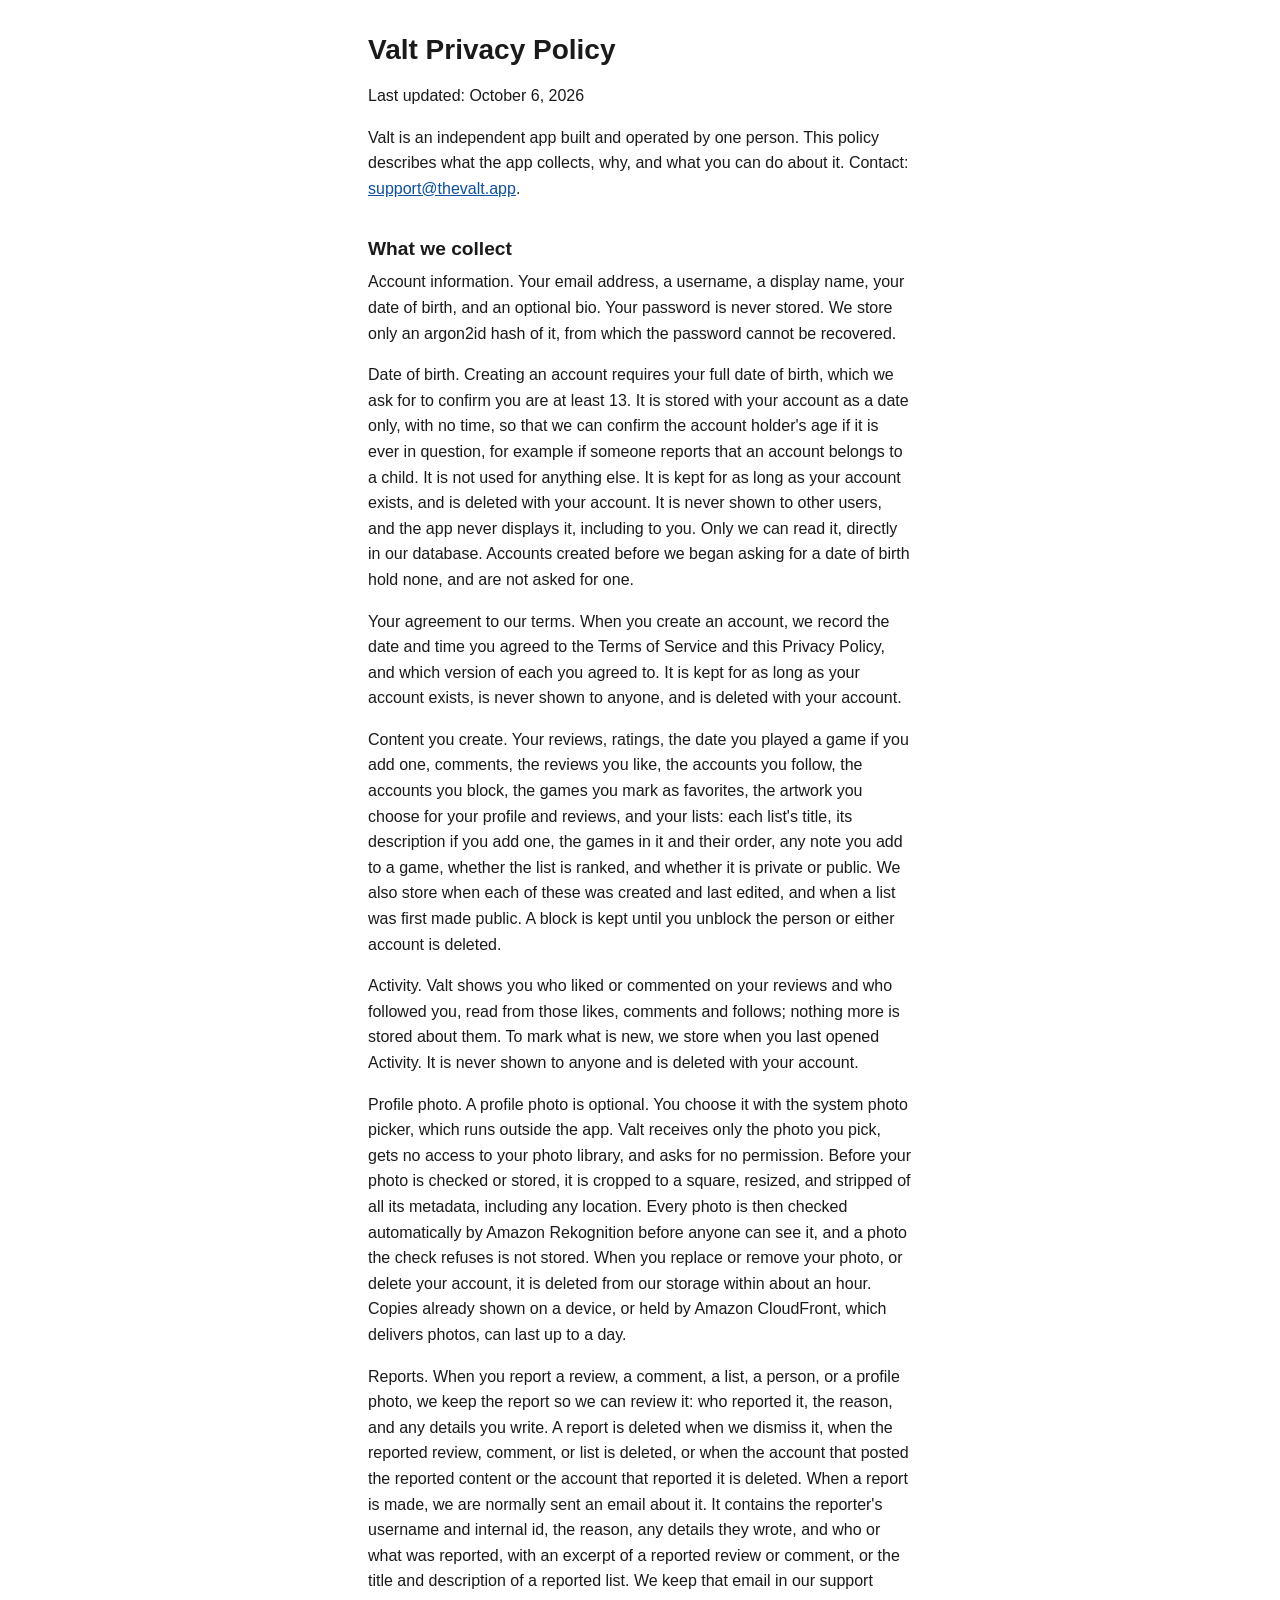
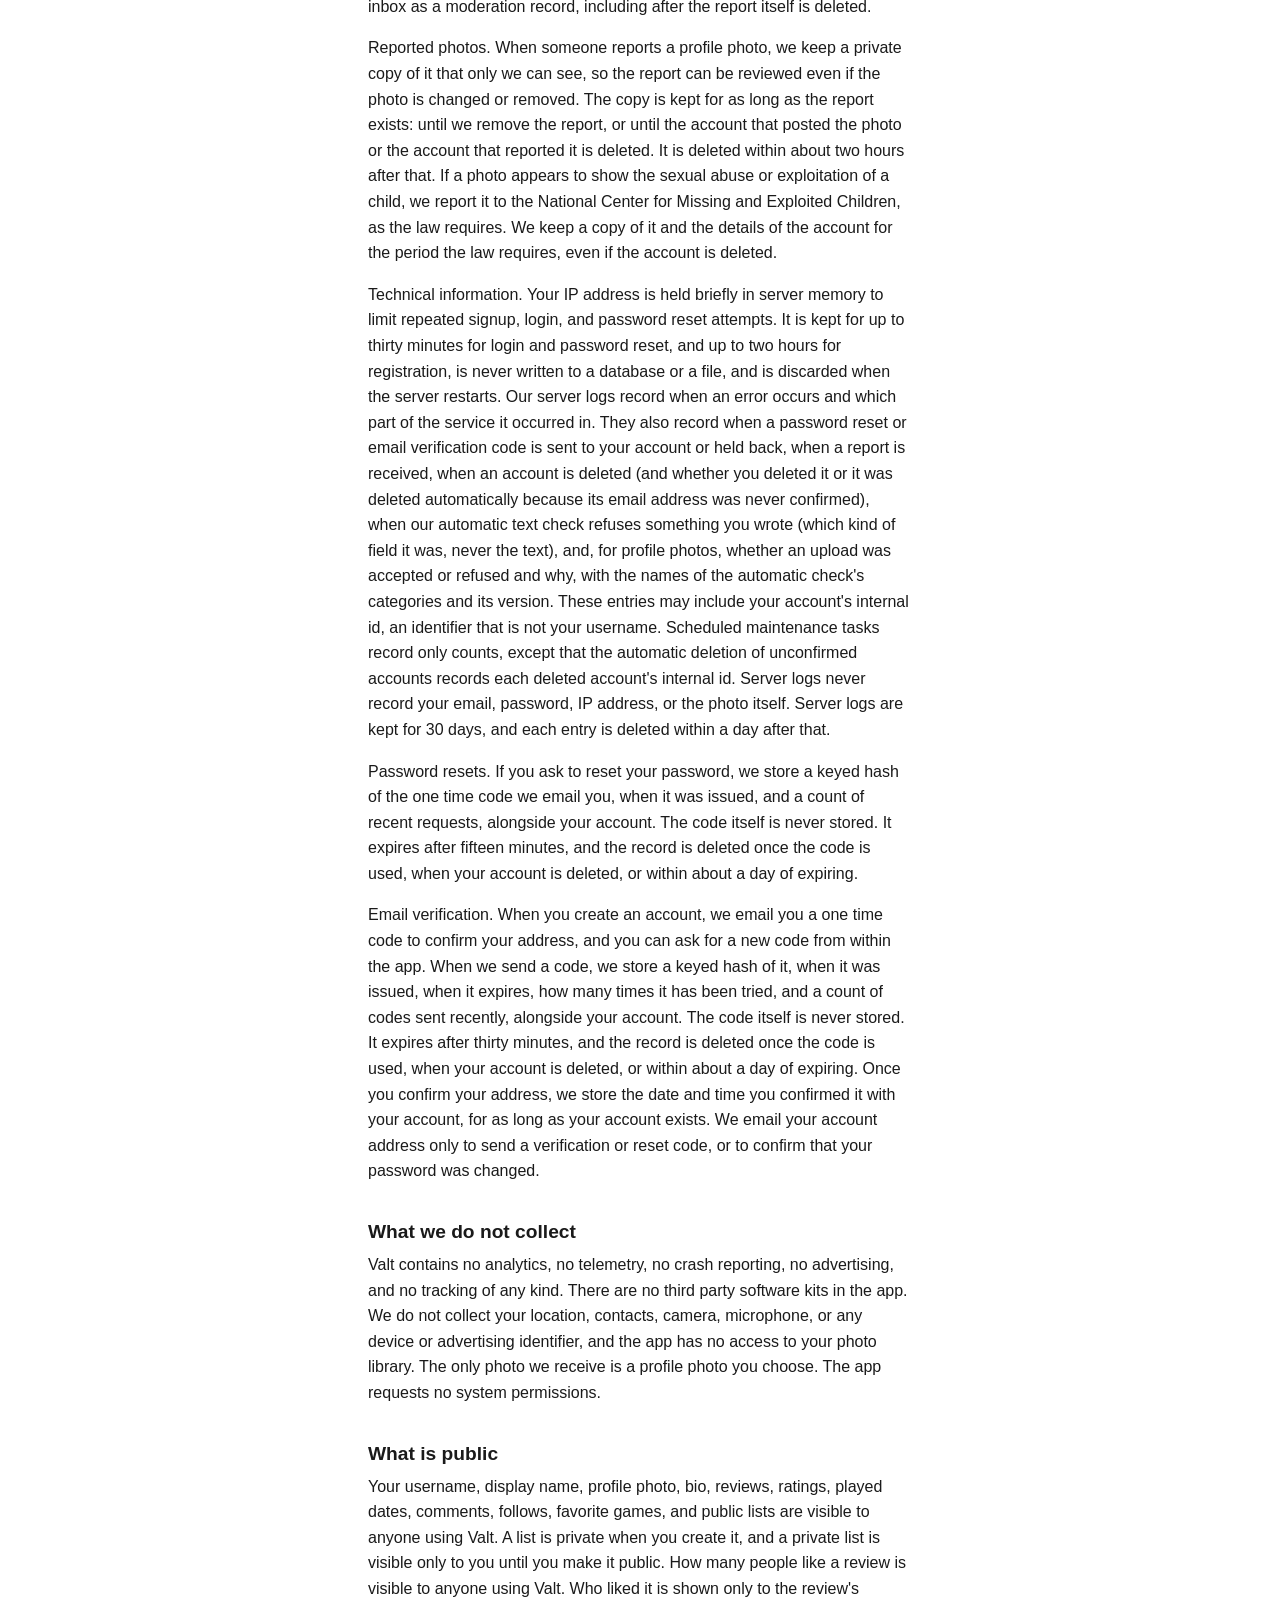
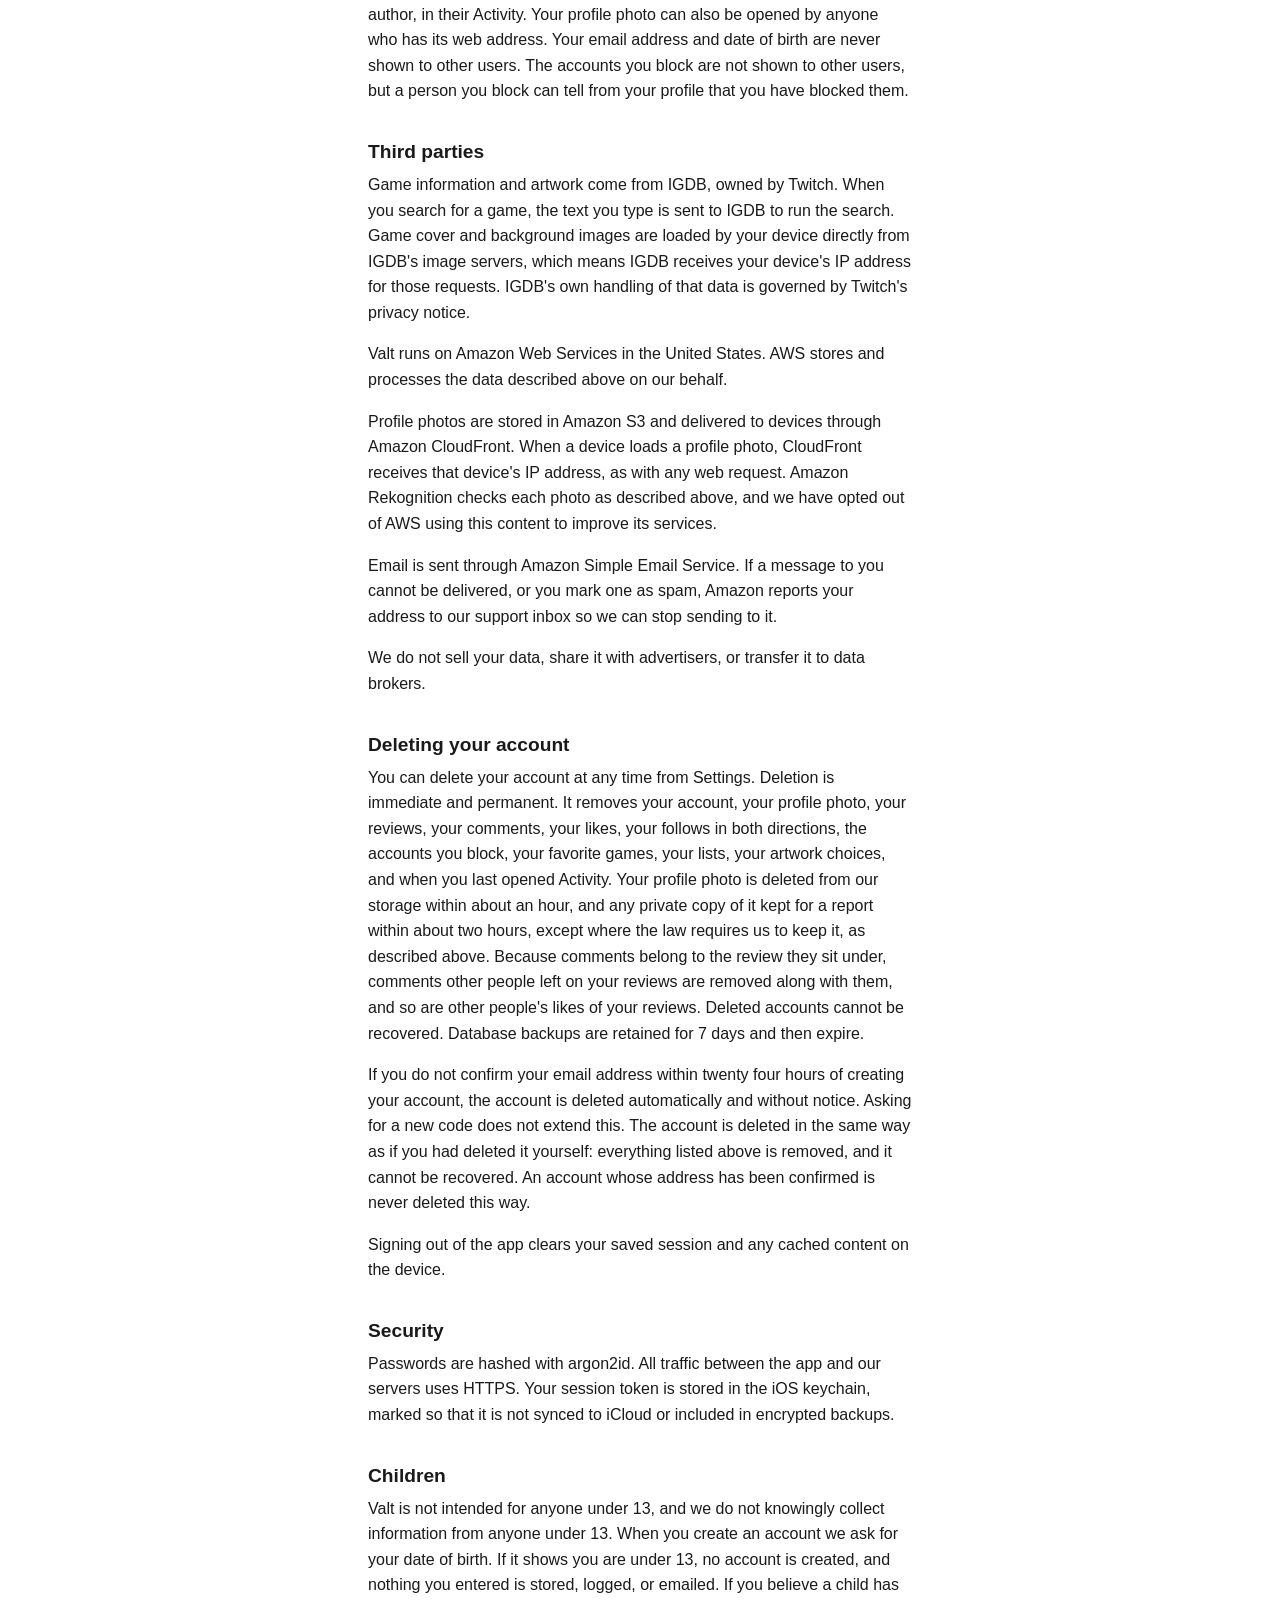
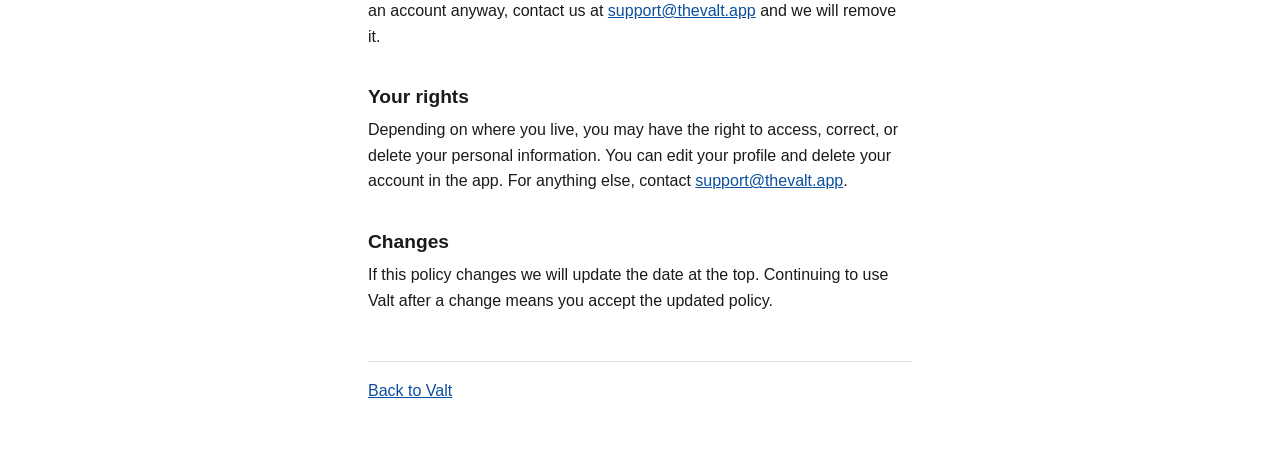
==== privacy.html @ 28100987 "Privacy policy: Activity, who liked a review and the seen time" ====
<!doctype html>
<html lang="en">
<head>
<meta charset="utf-8">
<meta name="viewport" content="width=device-width, initial-scale=1">
<title>Privacy Policy &mdash; Valt</title>
<link rel="stylesheet" href="style.css">
</head>
<body>
<main>
<h1>Valt Privacy Policy</h1>

<p>Last updated: October 6, 2026</p>

<p>Valt is an independent app built and operated by one person. This policy describes what the app collects, why, and what you can do about it. Contact: <a href="mailto:support@thevalt.app">support@thevalt.app</a>.</p>

<h2>What we collect</h2>

<p>Account information. Your email address, a username, a display name, your date of birth, and an optional bio. Your password is never stored. We store only an argon2id hash of it, from which the password cannot be recovered.</p>

<p>Date of birth. Creating an account requires your full date of birth, which we ask for to confirm you are at least 13. It is stored with your account as a date only, with no time, so that we can confirm the account holder's age if it is ever in question, for example if someone reports that an account belongs to a child. It is not used for anything else. It is kept for as long as your account exists, and is deleted with your account. It is never shown to other users, and the app never displays it, including to you. Only we can read it, directly in our database. Accounts created before we began asking for a date of birth hold none, and are not asked for one.</p>

<p>Your agreement to our terms. When you create an account, we record the date and time you agreed to the Terms of Service and this Privacy Policy, and which version of each you agreed to. It is kept for as long as your account exists, is never shown to anyone, and is deleted with your account.</p>

<p>Content you create. Your reviews, ratings, the date you played a game if you add one, comments, the reviews you like, the accounts you follow, the accounts you block, the games you mark as favorites, the artwork you choose for your profile and reviews, and your lists: each list's title, its description if you add one, the games in it and their order, any note you add to a game, whether the list is ranked, and whether it is private or public. We also store when each of these was created and last edited, and when a list was first made public. A block is kept until you unblock the person or either account is deleted.</p>

<p>Activity. Valt shows you who liked or commented on your reviews and who followed you, read from those likes, comments and follows; nothing more is stored about them. To mark what is new, we store when you last opened Activity. It is never shown to anyone and is deleted with your account.</p>

<p>Profile photo. A profile photo is optional. You choose it with the system photo picker, which runs outside the app. Valt receives only the photo you pick, gets no access to your photo library, and asks for no permission. Before your photo is checked or stored, it is cropped to a square, resized, and stripped of all its metadata, including any location. Every photo is then checked automatically by Amazon Rekognition before anyone can see it, and a photo the check refuses is not stored. When you replace or remove your photo, or delete your account, it is deleted from our storage within about an hour. Copies already shown on a device, or held by Amazon CloudFront, which delivers photos, can last up to a day.</p>

<p>Reports. When you report a review, a comment, a list, a person, or a profile photo, we keep the report so we can review it: who reported it, the reason, and any details you write. A report is deleted when we dismiss it, when the reported review, comment, or list is deleted, or when the account that posted the reported content or the account that reported it is deleted. When a report is made, we are normally sent an email about it. It contains the reporter's username and internal id, the reason, any details they wrote, and who or what was reported, with an excerpt of a reported review or comment, or the title and description of a reported list. We keep that email in our support inbox as a moderation record, including after the report itself is deleted.</p>

<p>Reported photos. When someone reports a profile photo, we keep a private copy of it that only we can see, so the report can be reviewed even if the photo is changed or removed. The copy is kept for as long as the report exists: until we remove the report, or until the account that posted the photo or the account that reported it is deleted. It is deleted within about two hours after that. If a photo appears to show the sexual abuse or exploitation of a child, we report it to the National Center for Missing and Exploited Children, as the law requires. We keep a copy of it and the details of the account for the period the law requires, even if the account is deleted.</p>

<p>Technical information. Your IP address is held briefly in server memory to limit repeated signup, login, and password reset attempts. It is kept for up to thirty minutes for login and password reset, and up to two hours for registration, is never written to a database or a file, and is discarded when the server restarts. Our server logs record when an error occurs and which part of the service it occurred in. They also record when a password reset or email verification code is sent to your account or held back, when a report is received, when an account is deleted (and whether you deleted it or it was deleted automatically because its email address was never confirmed), when our automatic text check refuses something you wrote (which kind of field it was, never the text), and, for profile photos, whether an upload was accepted or refused and why, with the names of the automatic check's categories and its version. These entries may include your account's internal id, an identifier that is not your username. Scheduled maintenance tasks record only counts, except that the automatic deletion of unconfirmed accounts records each deleted account's internal id. Server logs never record your email, password, IP address, or the photo itself. Server logs are kept for 30 days, and each entry is deleted within a day after that.</p>

<p>Password resets. If you ask to reset your password, we store a keyed hash of the one time code we email you, when it was issued, and a count of recent requests, alongside your account. The code itself is never stored. It expires after fifteen minutes, and the record is deleted once the code is used, when your account is deleted, or within about a day of expiring.</p>

<p>Email verification. When you create an account, we email you a one time code to confirm your address, and you can ask for a new code from within the app. When we send a code, we store a keyed hash of it, when it was issued, when it expires, how many times it has been tried, and a count of codes sent recently, alongside your account. The code itself is never stored. It expires after thirty minutes, and the record is deleted once the code is used, when your account is deleted, or within about a day of expiring. Once you confirm your address, we store the date and time you confirmed it with your account, for as long as your account exists. We email your account address only to send a verification or reset code, or to confirm that your password was changed.</p>

<h2>What we do not collect</h2>

<p>Valt contains no analytics, no telemetry, no crash reporting, no advertising, and no tracking of any kind. There are no third party software kits in the app. We do not collect your location, contacts, camera, microphone, or any device or advertising identifier, and the app has no access to your photo library. The only photo we receive is a profile photo you choose. The app requests no system permissions.</p>

<h2>What is public</h2>

<p>Your username, display name, profile photo, bio, reviews, ratings, played dates, comments, follows, favorite games, and public lists are visible to anyone using Valt. A list is private when you create it, and a private list is visible only to you until you make it public. How many people like a review is visible to anyone using Valt. Who liked it is shown only to the review's author, in their Activity. Your profile photo can also be opened by anyone who has its web address. Your email address and date of birth are never shown to other users. The accounts you block are not shown to other users, but a person you block can tell from your profile that you have blocked them.</p>

<h2>Third parties</h2>

<p>Game information and artwork come from IGDB, owned by Twitch. When you search for a game, the text you type is sent to IGDB to run the search. Game cover and background images are loaded by your device directly from IGDB's image servers, which means IGDB receives your device's IP address for those requests. IGDB's own handling of that data is governed by Twitch's privacy notice.</p>

<p>Valt runs on Amazon Web Services in the United States. AWS stores and processes the data described above on our behalf.</p>

<p>Profile photos are stored in Amazon S3 and delivered to devices through Amazon CloudFront. When a device loads a profile photo, CloudFront receives that device's IP address, as with any web request. Amazon Rekognition checks each photo as described above, and we have opted out of AWS using this content to improve its services.</p>

<p>Email is sent through Amazon Simple Email Service. If a message to you cannot be delivered, or you mark one as spam, Amazon reports your address to our support inbox so we can stop sending to it.</p>

<p>We do not sell your data, share it with advertisers, or transfer it to data brokers.</p>

<h2>Deleting your account</h2>

<p>You can delete your account at any time from Settings. Deletion is immediate and permanent. It removes your account, your profile photo, your reviews, your comments, your likes, your follows in both directions, the accounts you block, your favorite games, your lists, your artwork choices, and when you last opened Activity. Your profile photo is deleted from our storage within about an hour, and any private copy of it kept for a report within about two hours, except where the law requires us to keep it, as described above. Because comments belong to the review they sit under, comments other people left on your reviews are removed along with them, and so are other people's likes of your reviews. Deleted accounts cannot be recovered. Database backups are retained for 7 days and then expire.</p>

<p>If you do not confirm your email address within twenty four hours of creating your account, the account is deleted automatically and without notice. Asking for a new code does not extend this. The account is deleted in the same way as if you had deleted it yourself: everything listed above is removed, and it cannot be recovered. An account whose address has been confirmed is never deleted this way.</p>

<p>Signing out of the app clears your saved session and any cached content on the device.</p>

<h2>Security</h2>

<p>Passwords are hashed with argon2id. All traffic between the app and our servers uses HTTPS. Your session token is stored in the iOS keychain, marked so that it is not synced to iCloud or included in encrypted backups.</p>

<h2>Children</h2>

<p>Valt is not intended for anyone under 13, and we do not knowingly collect information from anyone under 13. When you create an account we ask for your date of birth. If it shows you are under 13, no account is created, and nothing you entered is stored, logged, or emailed. If you believe a child has an account anyway, contact us at <a href="mailto:support@thevalt.app">support@thevalt.app</a> and we will remove it.</p>

<h2>Your rights</h2>

<p>Depending on where you live, you may have the right to access, correct, or delete your personal information. You can edit your profile and delete your account in the app. For anything else, contact <a href="mailto:support@thevalt.app">support@thevalt.app</a>.</p>

<h2>Changes</h2>

<p>If this policy changes we will update the date at the top. Continuing to use Valt after a change means you accept the updated policy.</p>

<footer>
<p><a href="index.html">Back to Valt</a></p>
</footer>
</main>
</body>
</html>
---- style.css ----
html {
  color-scheme: light;
}

body {
  margin: 0;
  background: #ffffff;
  color: #1a1a1a;
  font-family: -apple-system, BlinkMacSystemFont, "Segoe UI", Roboto, Helvetica, Arial, sans-serif;
  line-height: 1.6;
}

main {
  max-width: 34em;
  margin: 0 auto;
  padding: 2rem 1.5rem 3rem;
}

h1,
h2 {
  line-height: 1.25;
}

h1 {
  font-size: 1.75rem;
  margin: 0 0 1rem;
}

h2 {
  font-size: 1.2rem;
  margin: 2.25rem 0 0.5rem;
}

p {
  margin: 0 0 1rem;
}

ul {
  margin: 0 0 1rem;
  padding-left: 1.25rem;
}

li {
  margin-bottom: 0.35rem;
}

a {
  color: #0b4f9e;
}

nav ul {
  list-style: none;
  padding-left: 0;
}

footer {
  margin-top: 3rem;
  padding-top: 1rem;
  border-top: 1px solid #e0e0e0;
}
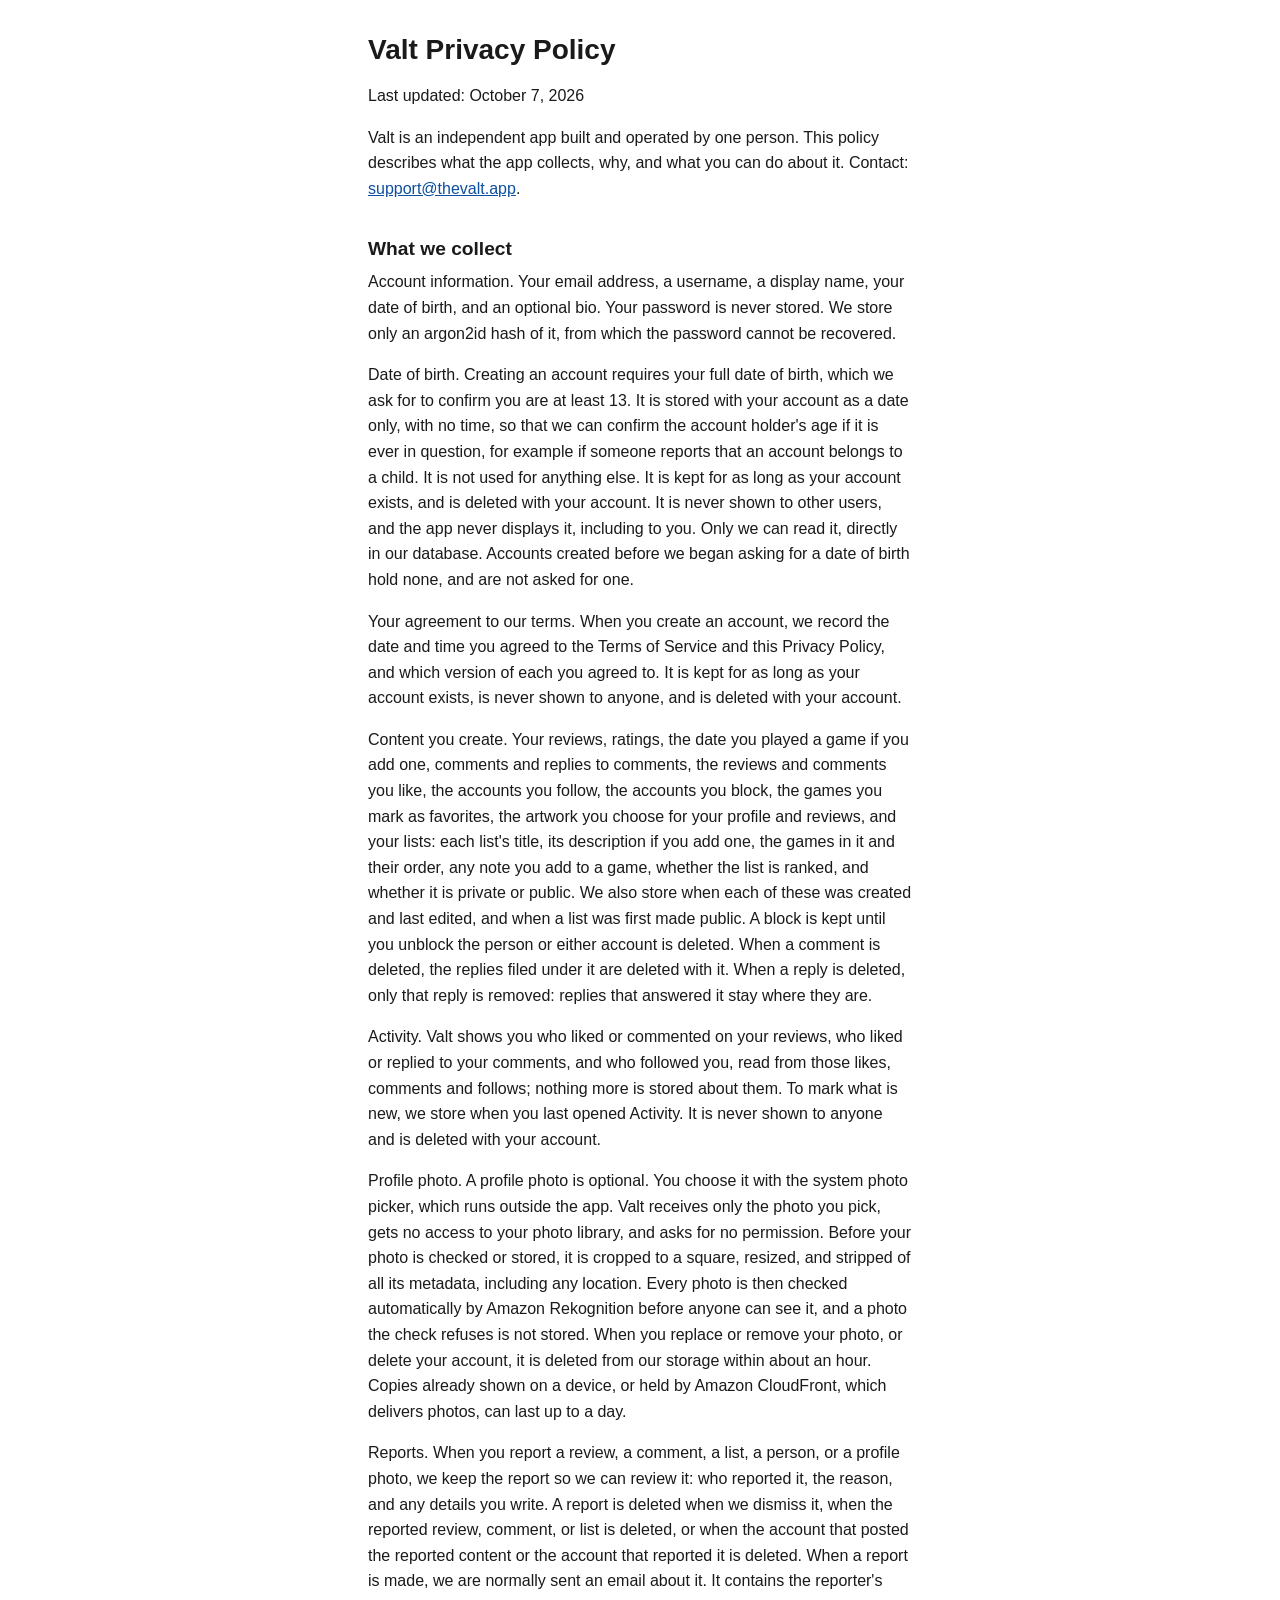
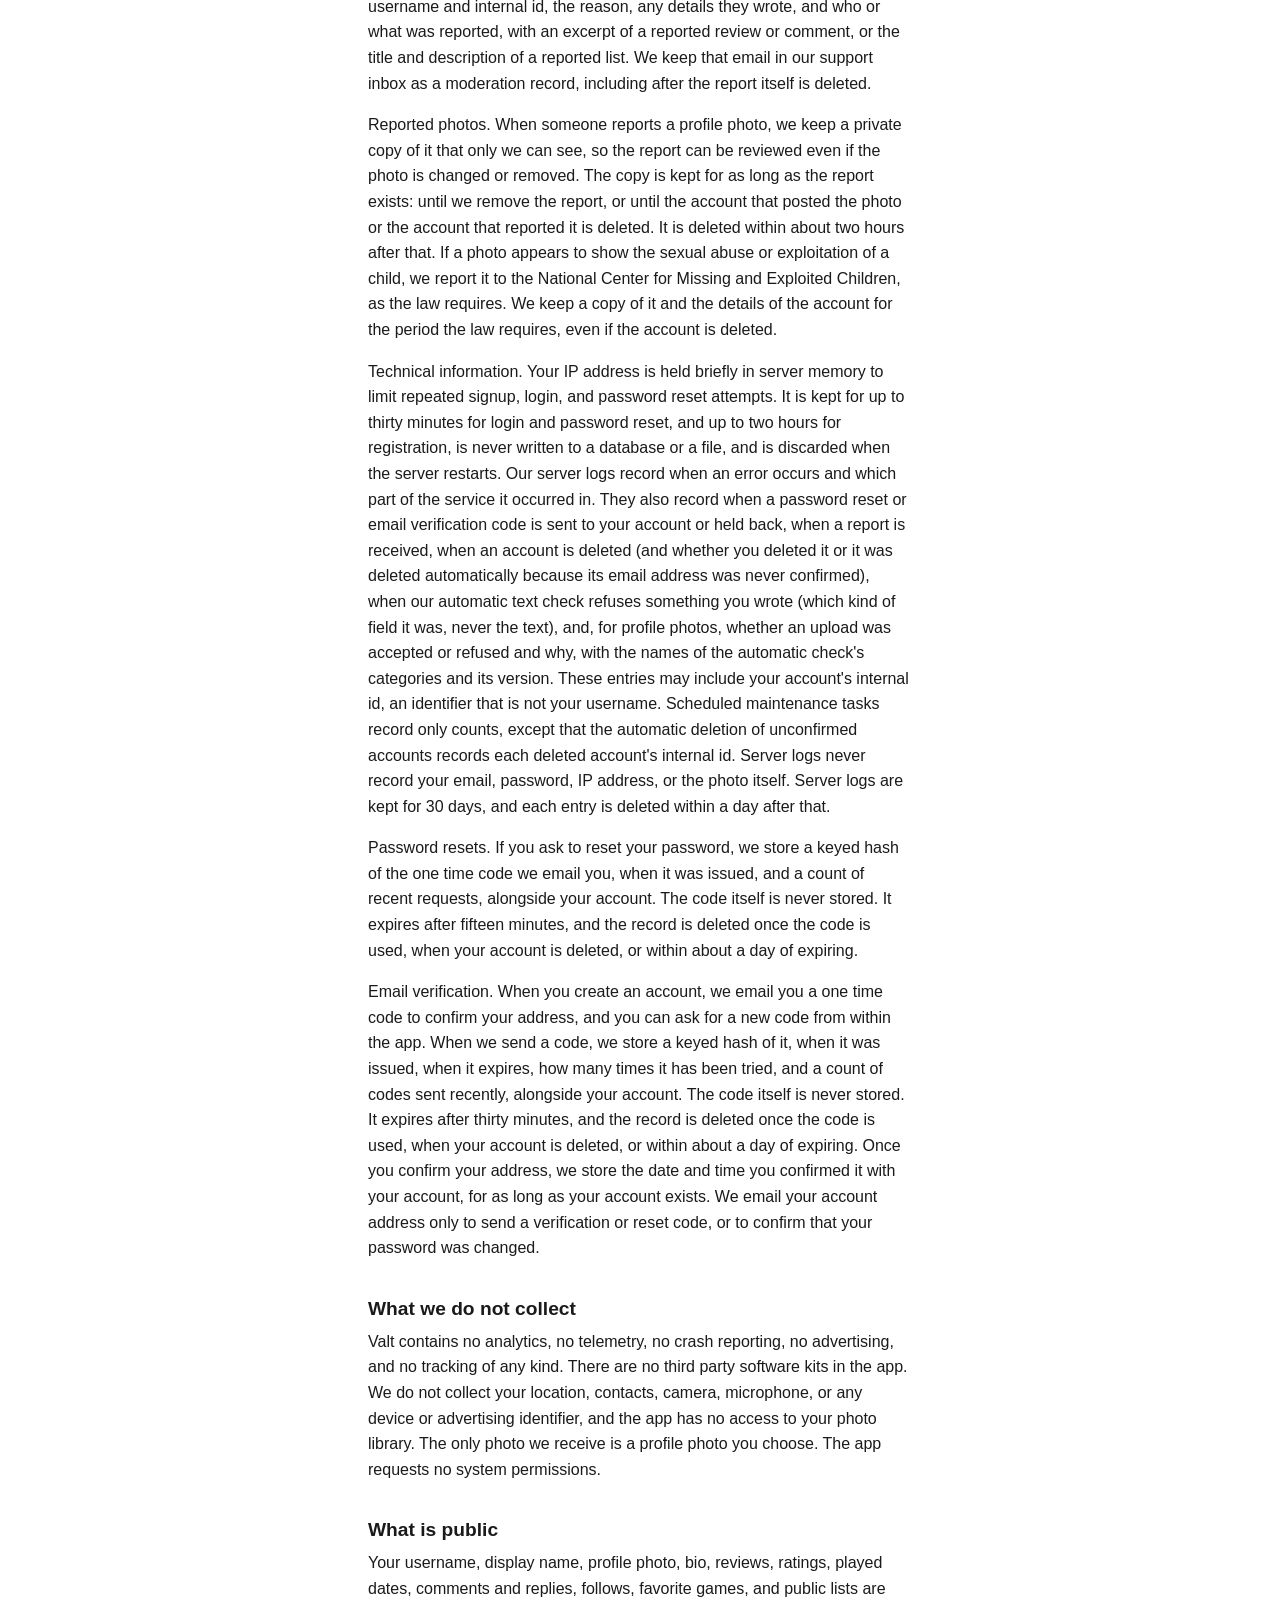
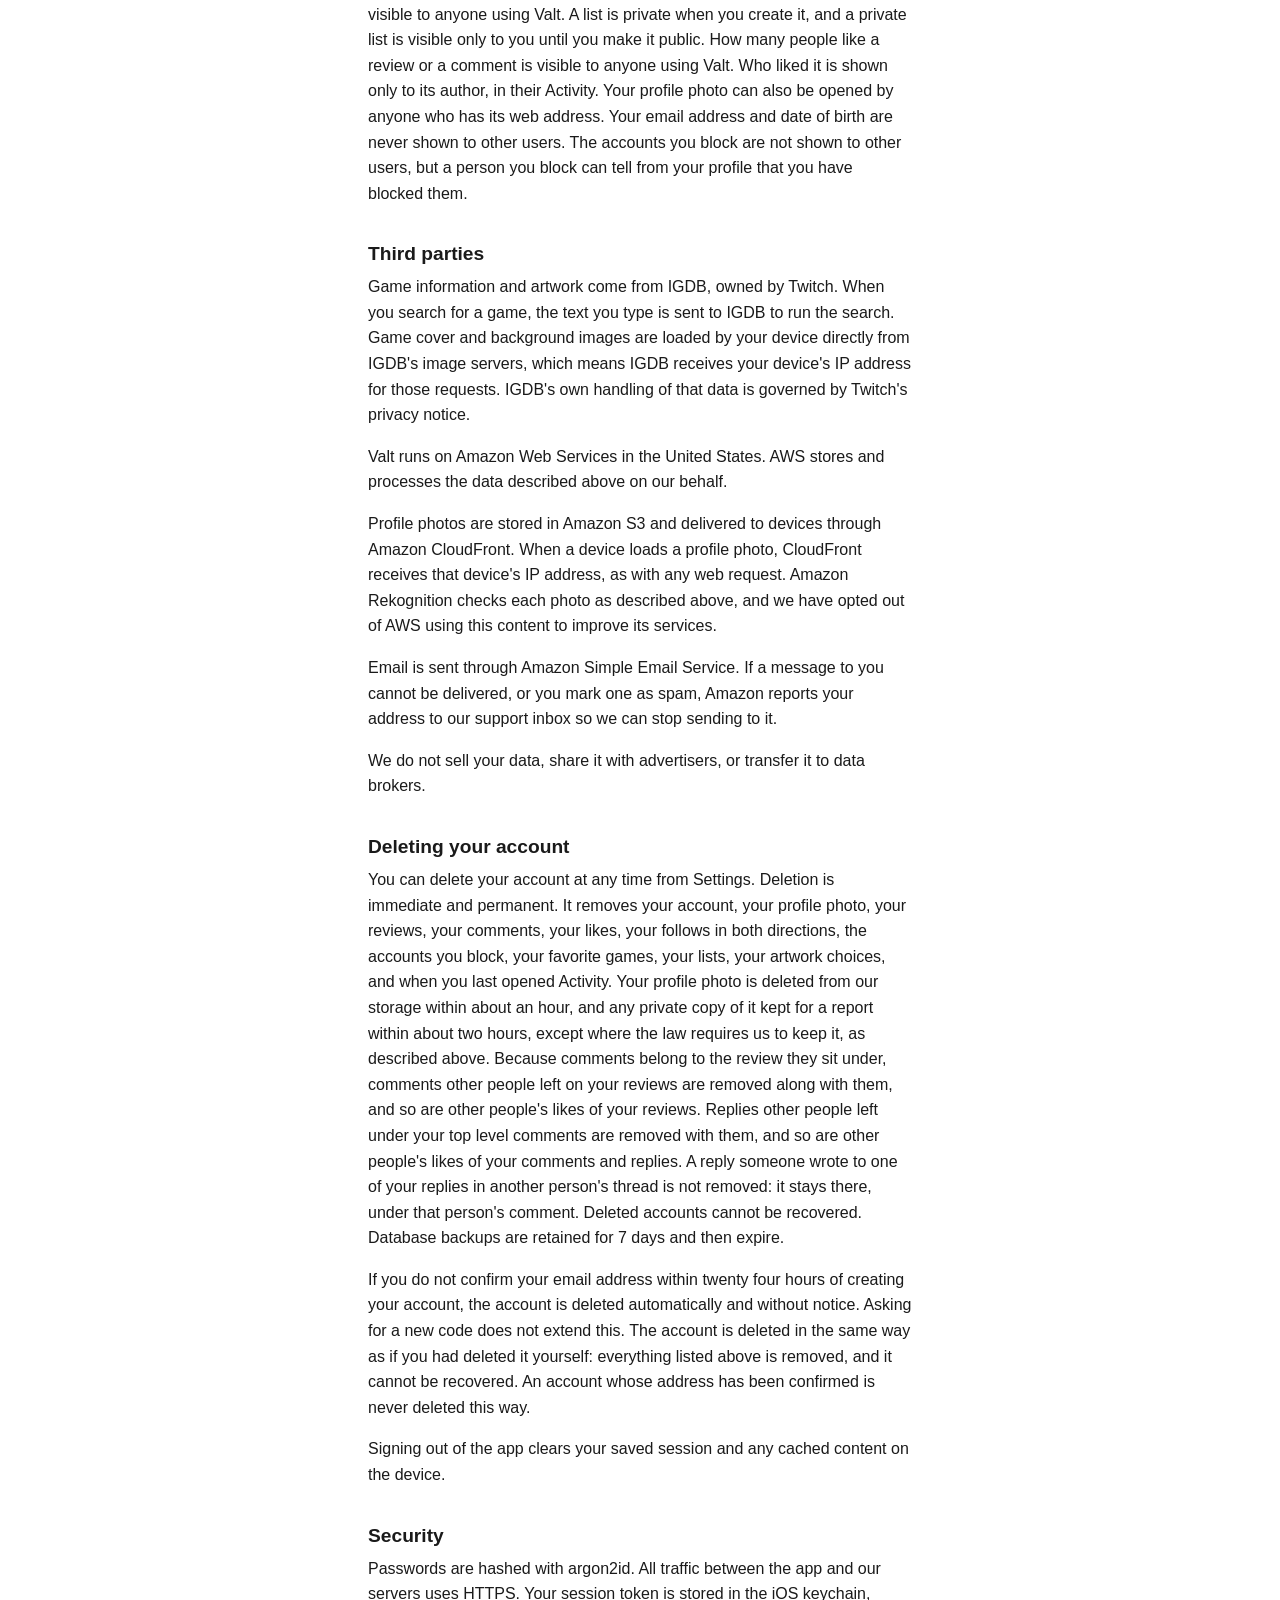
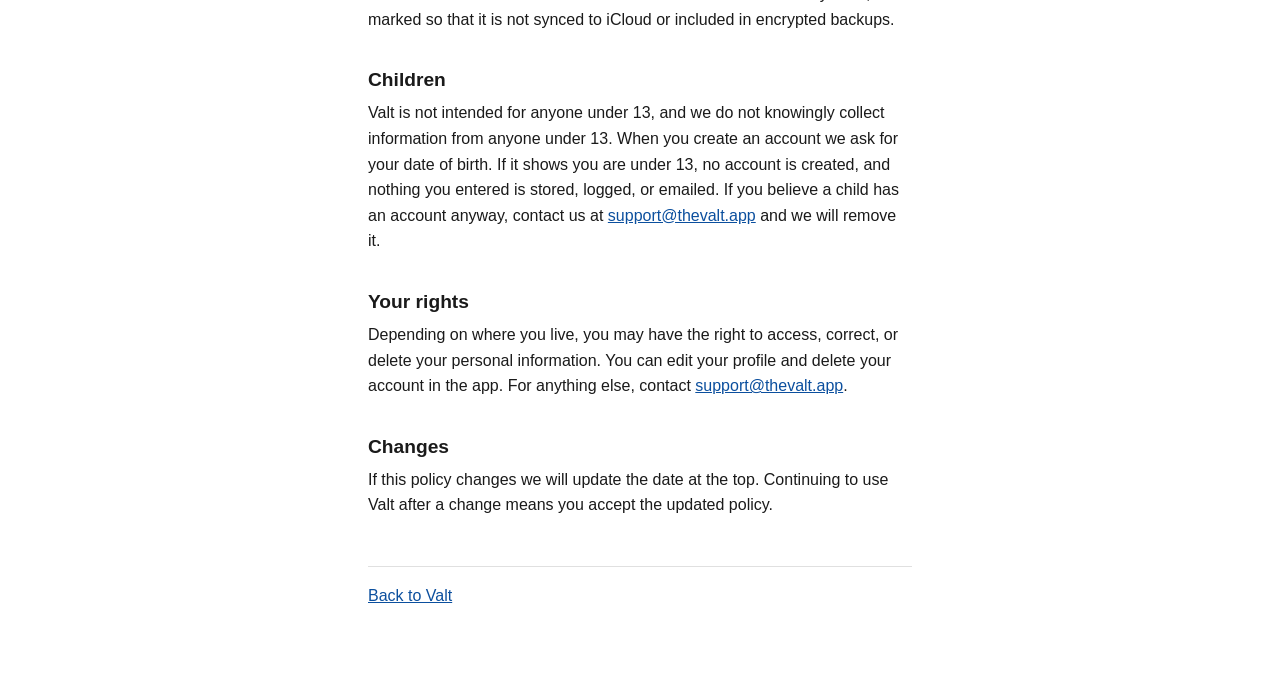
==== commit bf66fdbc: "Privacy policy: replies and likes on comments" ====
--- a/privacy.html
+++ b/privacy.html
@@ -10,7 +10,7 @@
 <main>
 <h1>Valt Privacy Policy</h1>
 
-<p>Last updated: October 6, 2026</p>
+<p>Last updated: October 7, 2026</p>
 
 <p>Valt is an independent app built and operated by one person. This policy describes what the app collects, why, and what you can do about it. Contact: <a href="mailto:support@thevalt.app">support@thevalt.app</a>.</p>
 
@@ -22,9 +22,9 @@
 
 <p>Your agreement to our terms. When you create an account, we record the date and time you agreed to the Terms of Service and this Privacy Policy, and which version of each you agreed to. It is kept for as long as your account exists, is never shown to anyone, and is deleted with your account.</p>
 
-<p>Content you create. Your reviews, ratings, the date you played a game if you add one, comments, the reviews you like, the accounts you follow, the accounts you block, the games you mark as favorites, the artwork you choose for your profile and reviews, and your lists: each list's title, its description if you add one, the games in it and their order, any note you add to a game, whether the list is ranked, and whether it is private or public. We also store when each of these was created and last edited, and when a list was first made public. A block is kept until you unblock the person or either account is deleted.</p>
+<p>Content you create. Your reviews, ratings, the date you played a game if you add one, comments and replies to comments, the reviews and comments you like, the accounts you follow, the accounts you block, the games you mark as favorites, the artwork you choose for your profile and reviews, and your lists: each list's title, its description if you add one, the games in it and their order, any note you add to a game, whether the list is ranked, and whether it is private or public. We also store when each of these was created and last edited, and when a list was first made public. A block is kept until you unblock the person or either account is deleted. When a comment is deleted, the replies filed under it are deleted with it. When a reply is deleted, only that reply is removed: replies that answered it stay where they are.</p>
 
-<p>Activity. Valt shows you who liked or commented on your reviews and who followed you, read from those likes, comments and follows; nothing more is stored about them. To mark what is new, we store when you last opened Activity. It is never shown to anyone and is deleted with your account.</p>
+<p>Activity. Valt shows you who liked or commented on your reviews, who liked or replied to your comments, and who followed you, read from those likes, comments and follows; nothing more is stored about them. To mark what is new, we store when you last opened Activity. It is never shown to anyone and is deleted with your account.</p>
 
 <p>Profile photo. A profile photo is optional. You choose it with the system photo picker, which runs outside the app. Valt receives only the photo you pick, gets no access to your photo library, and asks for no permission. Before your photo is checked or stored, it is cropped to a square, resized, and stripped of all its metadata, including any location. Every photo is then checked automatically by Amazon Rekognition before anyone can see it, and a photo the check refuses is not stored. When you replace or remove your photo, or delete your account, it is deleted from our storage within about an hour. Copies already shown on a device, or held by Amazon CloudFront, which delivers photos, can last up to a day.</p>
 
@@ -44,7 +44,7 @@
 
 <h2>What is public</h2>
 
-<p>Your username, display name, profile photo, bio, reviews, ratings, played dates, comments, follows, favorite games, and public lists are visible to anyone using Valt. A list is private when you create it, and a private list is visible only to you until you make it public. How many people like a review is visible to anyone using Valt. Who liked it is shown only to the review's author, in their Activity. Your profile photo can also be opened by anyone who has its web address. Your email address and date of birth are never shown to other users. The accounts you block are not shown to other users, but a person you block can tell from your profile that you have blocked them.</p>
+<p>Your username, display name, profile photo, bio, reviews, ratings, played dates, comments and replies, follows, favorite games, and public lists are visible to anyone using Valt. A list is private when you create it, and a private list is visible only to you until you make it public. How many people like a review or a comment is visible to anyone using Valt. Who liked it is shown only to its author, in their Activity. Your profile photo can also be opened by anyone who has its web address. Your email address and date of birth are never shown to other users. The accounts you block are not shown to other users, but a person you block can tell from your profile that you have blocked them.</p>
 
 <h2>Third parties</h2>
 
@@ -60,7 +60,7 @@
 
 <h2>Deleting your account</h2>
 
-<p>You can delete your account at any time from Settings. Deletion is immediate and permanent. It removes your account, your profile photo, your reviews, your comments, your likes, your follows in both directions, the accounts you block, your favorite games, your lists, your artwork choices, and when you last opened Activity. Your profile photo is deleted from our storage within about an hour, and any private copy of it kept for a report within about two hours, except where the law requires us to keep it, as described above. Because comments belong to the review they sit under, comments other people left on your reviews are removed along with them, and so are other people's likes of your reviews. Deleted accounts cannot be recovered. Database backups are retained for 7 days and then expire.</p>
+<p>You can delete your account at any time from Settings. Deletion is immediate and permanent. It removes your account, your profile photo, your reviews, your comments, your likes, your follows in both directions, the accounts you block, your favorite games, your lists, your artwork choices, and when you last opened Activity. Your profile photo is deleted from our storage within about an hour, and any private copy of it kept for a report within about two hours, except where the law requires us to keep it, as described above. Because comments belong to the review they sit under, comments other people left on your reviews are removed along with them, and so are other people's likes of your reviews. Replies other people left under your top level comments are removed with them, and so are other people's likes of your comments and replies. A reply someone wrote to one of your replies in another person's thread is not removed: it stays there, under that person's comment. Deleted accounts cannot be recovered. Database backups are retained for 7 days and then expire.</p>
 
 <p>If you do not confirm your email address within twenty four hours of creating your account, the account is deleted automatically and without notice. Asking for a new code does not extend this. The account is deleted in the same way as if you had deleted it yourself: everything listed above is removed, and it cannot be recovered. An account whose address has been confirmed is never deleted this way.</p>
 
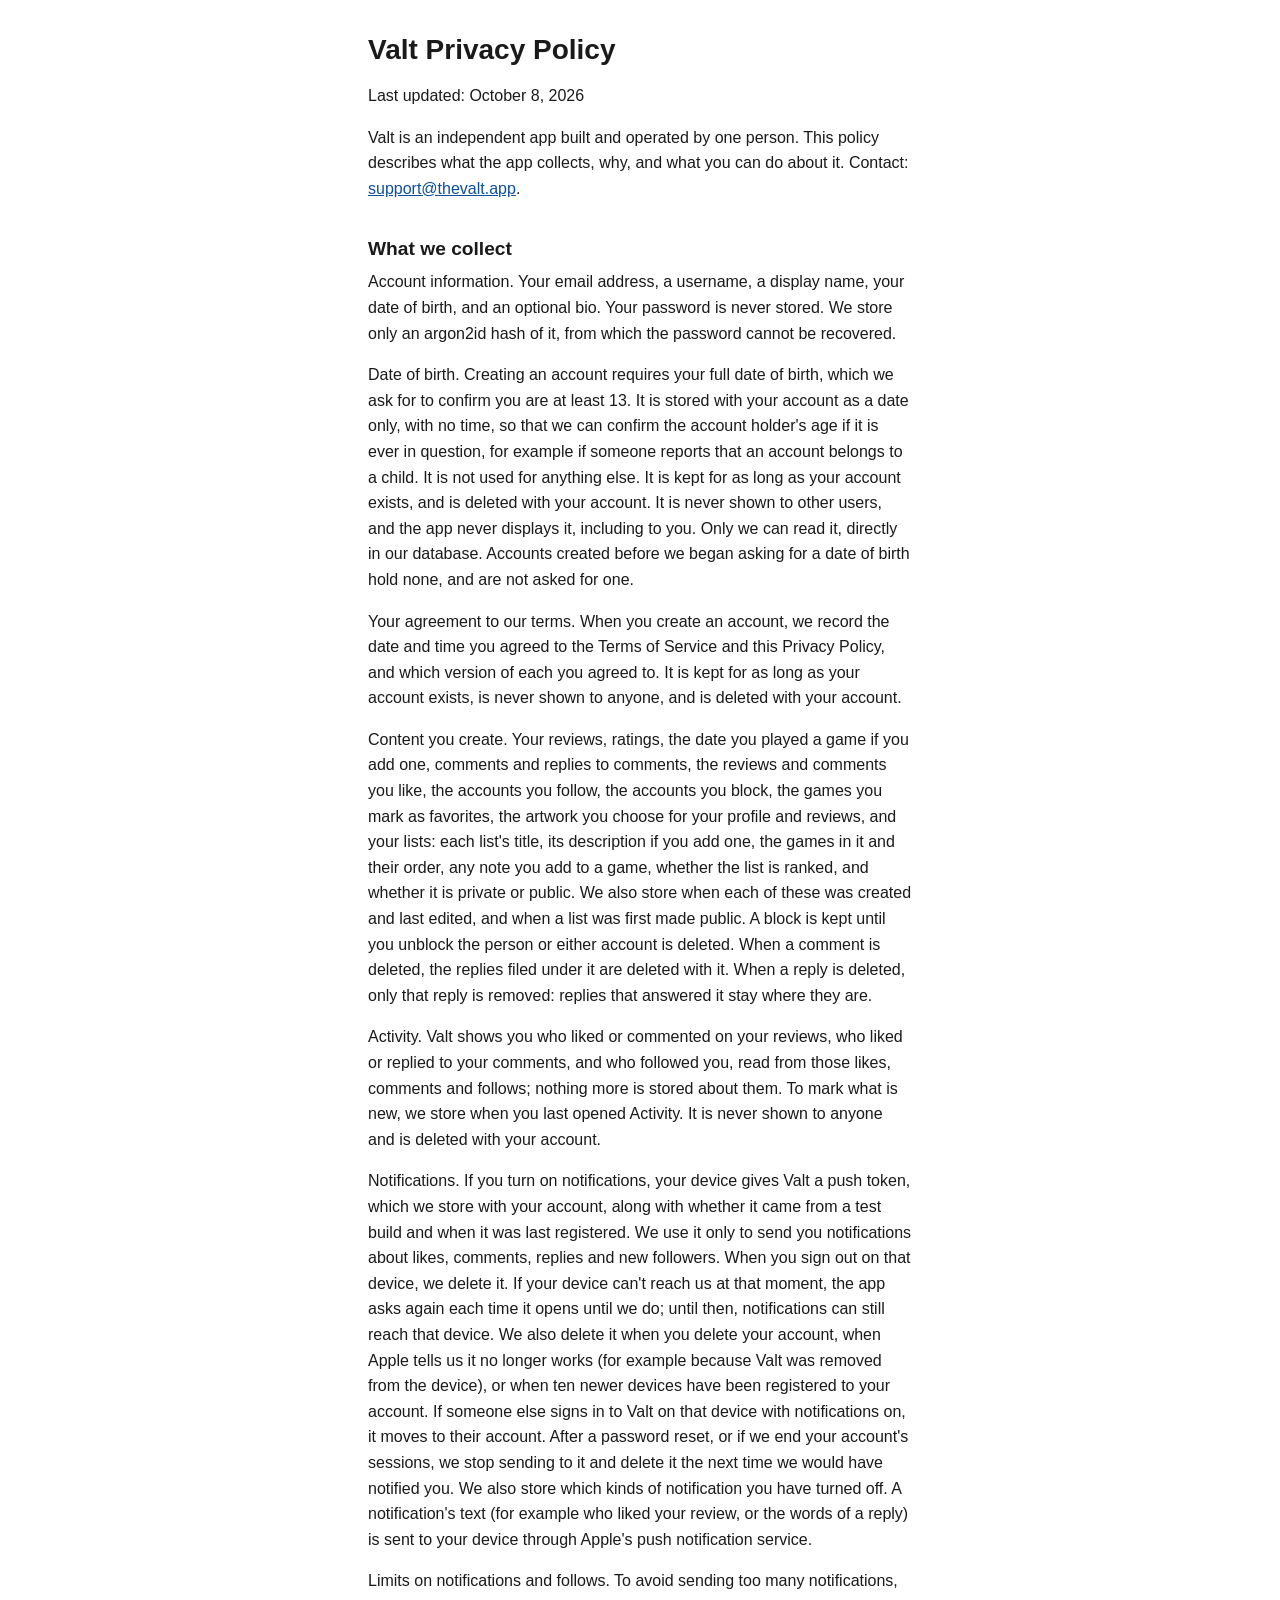
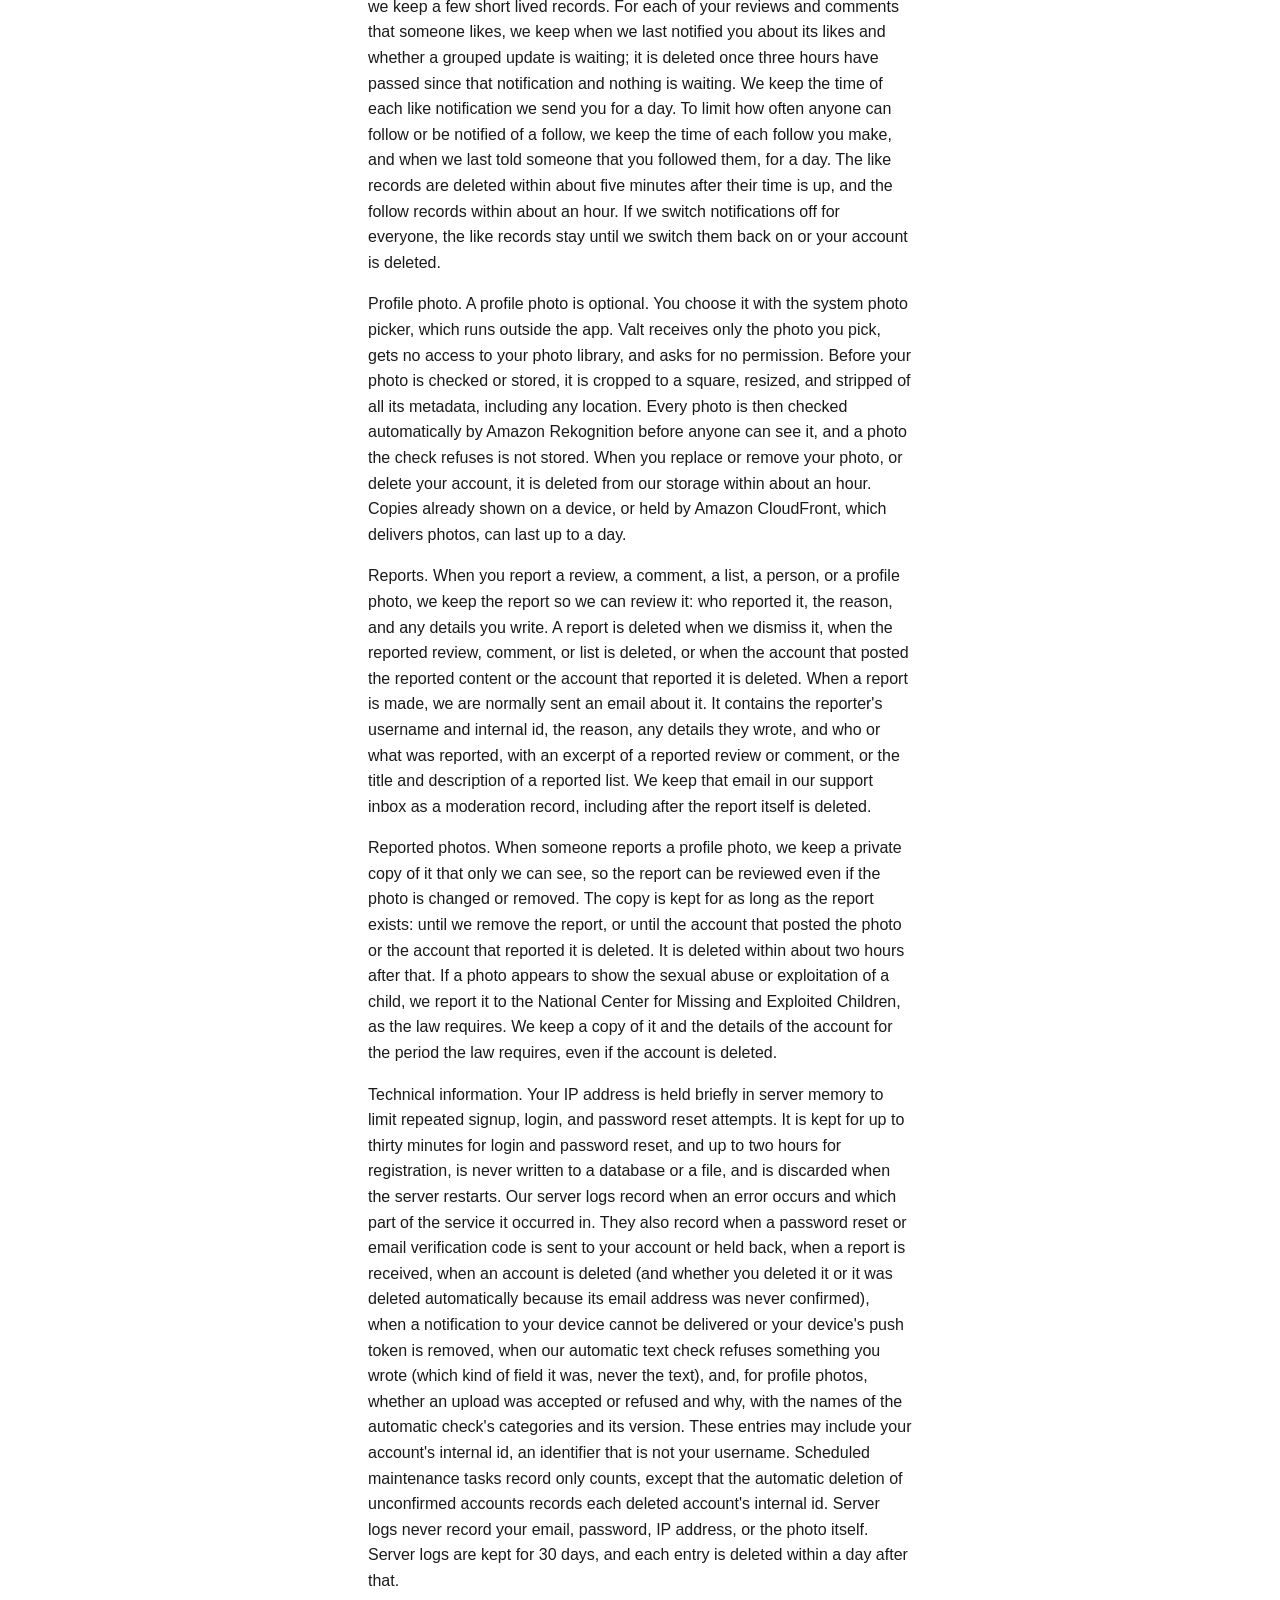
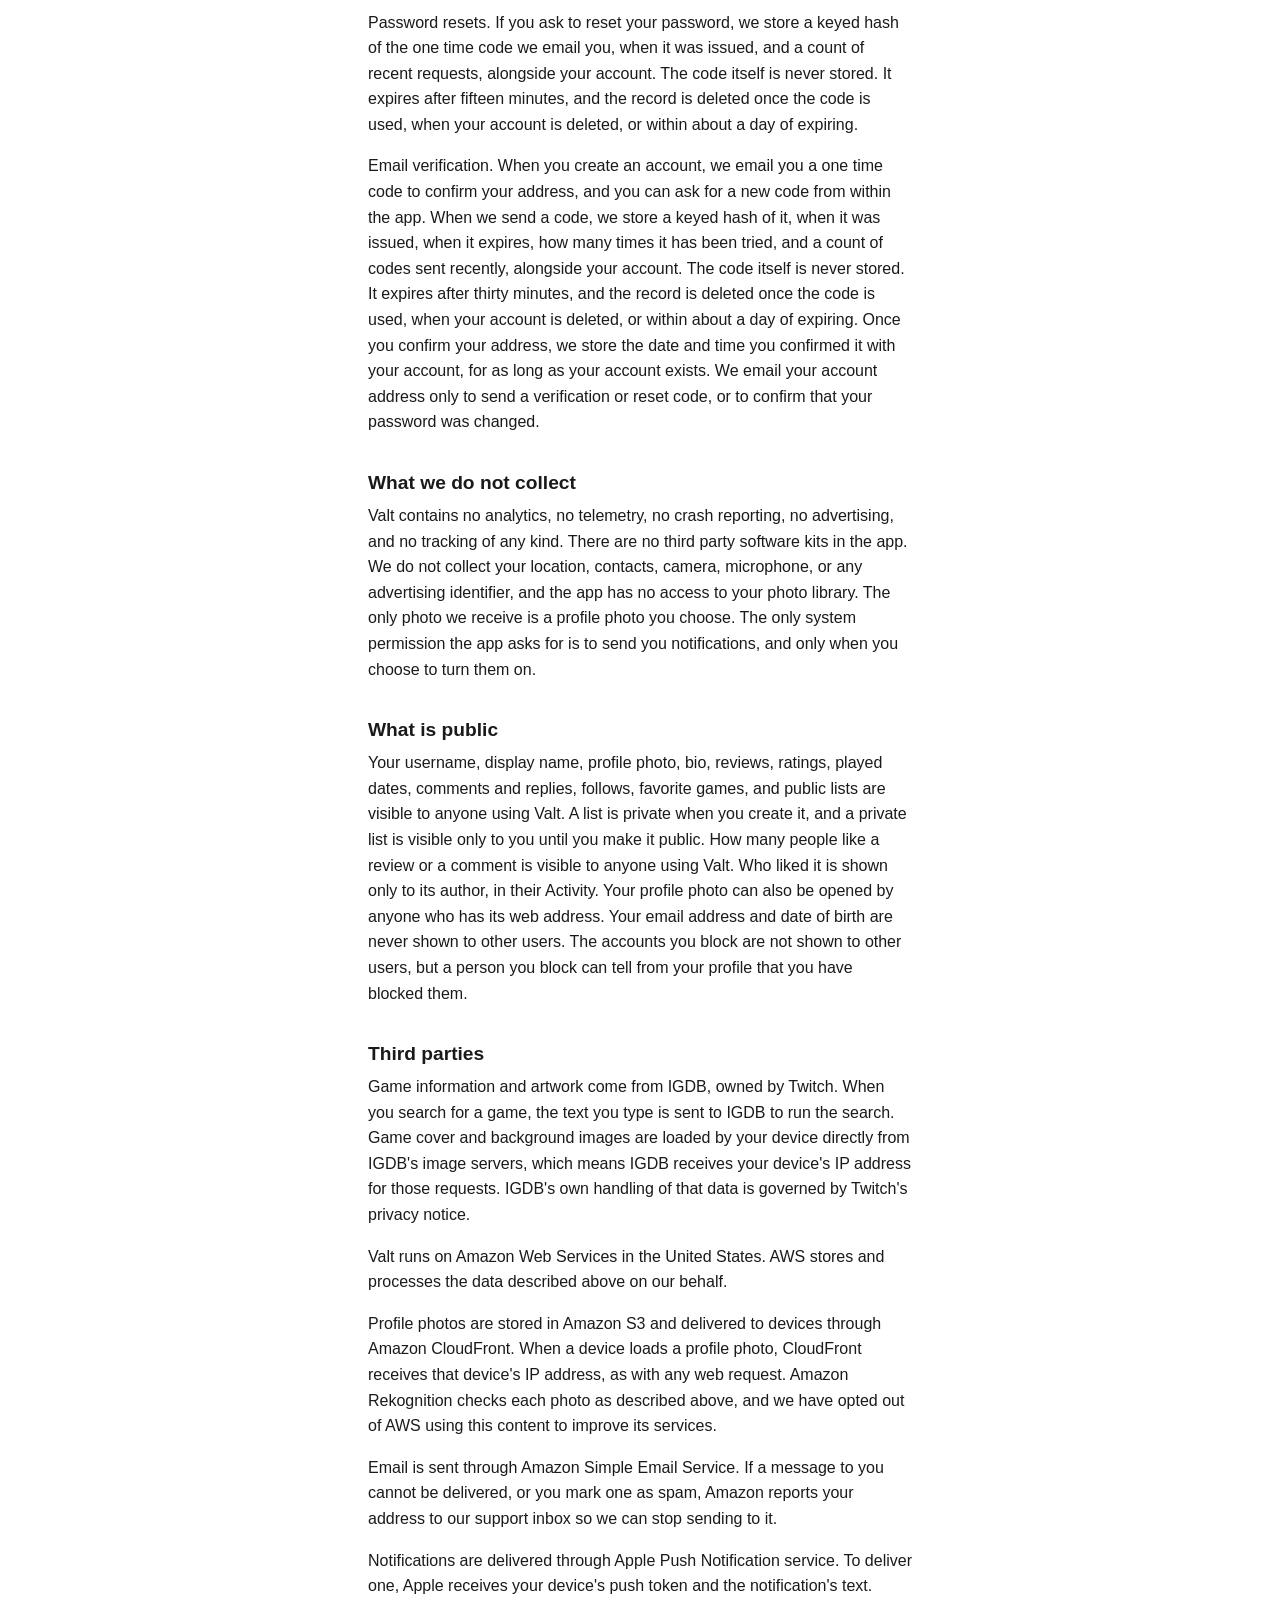
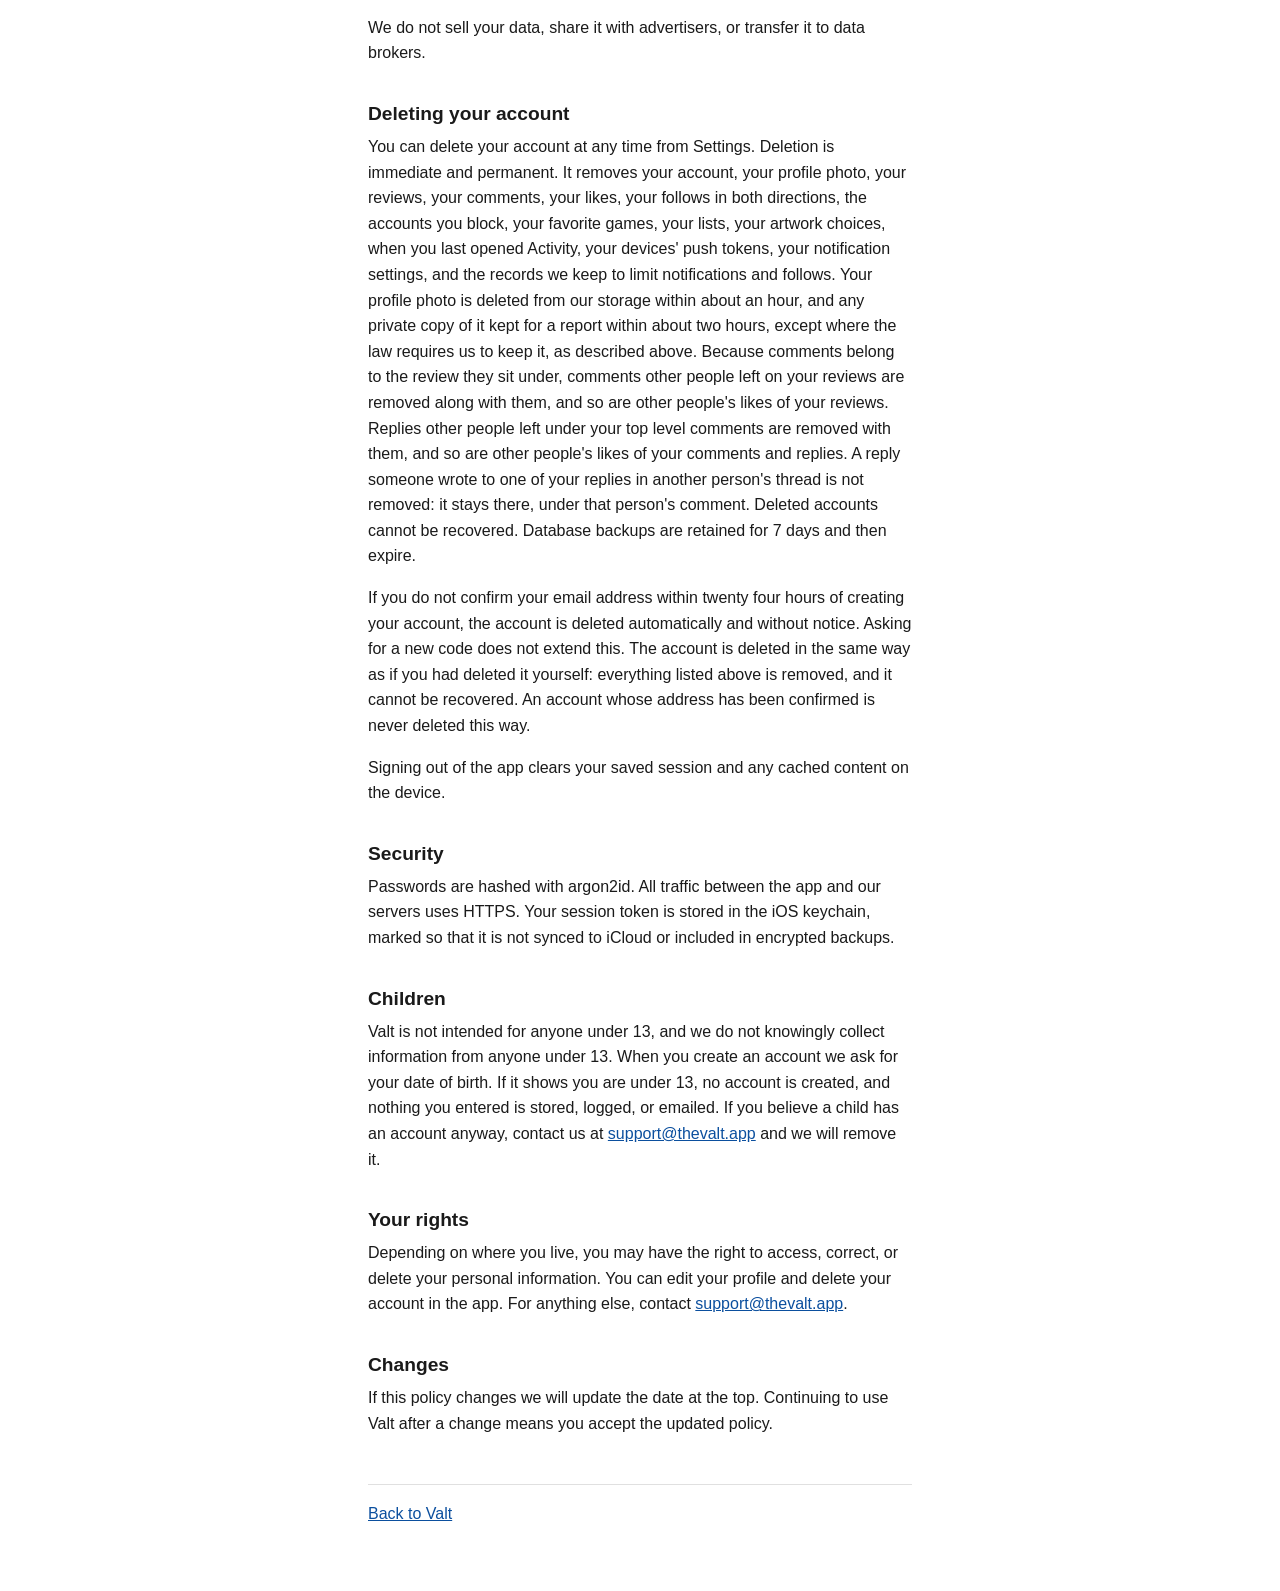
==== commit c394f3a2: "Privacy policy: notifications and the follow limit" ====
--- a/privacy.html
+++ b/privacy.html
@@ -10,7 +10,7 @@
 <main>
 <h1>Valt Privacy Policy</h1>
 
-<p>Last updated: October 7, 2026</p>
+<p>Last updated: October 8, 2026</p>
 
 <p>Valt is an independent app built and operated by one person. This policy describes what the app collects, why, and what you can do about it. Contact: <a href="mailto:support@thevalt.app">support@thevalt.app</a>.</p>
 
@@ -26,13 +26,17 @@
 
 <p>Activity. Valt shows you who liked or commented on your reviews, who liked or replied to your comments, and who followed you, read from those likes, comments and follows; nothing more is stored about them. To mark what is new, we store when you last opened Activity. It is never shown to anyone and is deleted with your account.</p>
 
+<p>Notifications. If you turn on notifications, your device gives Valt a push token, which we store with your account, along with whether it came from a test build and when it was last registered. We use it only to send you notifications about likes, comments, replies and new followers. When you sign out on that device, we delete it. If your device can't reach us at that moment, the app asks again each time it opens until we do; until then, notifications can still reach that device. We also delete it when you delete your account, when Apple tells us it no longer works (for example because Valt was removed from the device), or when ten newer devices have been registered to your account. If someone else signs in to Valt on that device with notifications on, it moves to their account. After a password reset, or if we end your account's sessions, we stop sending to it and delete it the next time we would have notified you. We also store which kinds of notification you have turned off. A notification's text (for example who liked your review, or the words of a reply) is sent to your device through Apple's push notification service.</p>
+
+<p>Limits on notifications and follows. To avoid sending too many notifications, we keep a few short lived records. For each of your reviews and comments that someone likes, we keep when we last notified you about its likes and whether a grouped update is waiting; it is deleted once three hours have passed since that notification and nothing is waiting. We keep the time of each like notification we send you for a day. To limit how often anyone can follow or be notified of a follow, we keep the time of each follow you make, and when we last told someone that you followed them, for a day. The like records are deleted within about five minutes after their time is up, and the follow records within about an hour. If we switch notifications off for everyone, the like records stay until we switch them back on or your account is deleted.</p>
+
 <p>Profile photo. A profile photo is optional. You choose it with the system photo picker, which runs outside the app. Valt receives only the photo you pick, gets no access to your photo library, and asks for no permission. Before your photo is checked or stored, it is cropped to a square, resized, and stripped of all its metadata, including any location. Every photo is then checked automatically by Amazon Rekognition before anyone can see it, and a photo the check refuses is not stored. When you replace or remove your photo, or delete your account, it is deleted from our storage within about an hour. Copies already shown on a device, or held by Amazon CloudFront, which delivers photos, can last up to a day.</p>
 
 <p>Reports. When you report a review, a comment, a list, a person, or a profile photo, we keep the report so we can review it: who reported it, the reason, and any details you write. A report is deleted when we dismiss it, when the reported review, comment, or list is deleted, or when the account that posted the reported content or the account that reported it is deleted. When a report is made, we are normally sent an email about it. It contains the reporter's username and internal id, the reason, any details they wrote, and who or what was reported, with an excerpt of a reported review or comment, or the title and description of a reported list. We keep that email in our support inbox as a moderation record, including after the report itself is deleted.</p>
 
 <p>Reported photos. When someone reports a profile photo, we keep a private copy of it that only we can see, so the report can be reviewed even if the photo is changed or removed. The copy is kept for as long as the report exists: until we remove the report, or until the account that posted the photo or the account that reported it is deleted. It is deleted within about two hours after that. If a photo appears to show the sexual abuse or exploitation of a child, we report it to the National Center for Missing and Exploited Children, as the law requires. We keep a copy of it and the details of the account for the period the law requires, even if the account is deleted.</p>
 
-<p>Technical information. Your IP address is held briefly in server memory to limit repeated signup, login, and password reset attempts. It is kept for up to thirty minutes for login and password reset, and up to two hours for registration, is never written to a database or a file, and is discarded when the server restarts. Our server logs record when an error occurs and which part of the service it occurred in. They also record when a password reset or email verification code is sent to your account or held back, when a report is received, when an account is deleted (and whether you deleted it or it was deleted automatically because its email address was never confirmed), when our automatic text check refuses something you wrote (which kind of field it was, never the text), and, for profile photos, whether an upload was accepted or refused and why, with the names of the automatic check's categories and its version. These entries may include your account's internal id, an identifier that is not your username. Scheduled maintenance tasks record only counts, except that the automatic deletion of unconfirmed accounts records each deleted account's internal id. Server logs never record your email, password, IP address, or the photo itself. Server logs are kept for 30 days, and each entry is deleted within a day after that.</p>
+<p>Technical information. Your IP address is held briefly in server memory to limit repeated signup, login, and password reset attempts. It is kept for up to thirty minutes for login and password reset, and up to two hours for registration, is never written to a database or a file, and is discarded when the server restarts. Our server logs record when an error occurs and which part of the service it occurred in. They also record when a password reset or email verification code is sent to your account or held back, when a report is received, when an account is deleted (and whether you deleted it or it was deleted automatically because its email address was never confirmed), when a notification to your device cannot be delivered or your device's push token is removed, when our automatic text check refuses something you wrote (which kind of field it was, never the text), and, for profile photos, whether an upload was accepted or refused and why, with the names of the automatic check's categories and its version. These entries may include your account's internal id, an identifier that is not your username. Scheduled maintenance tasks record only counts, except that the automatic deletion of unconfirmed accounts records each deleted account's internal id. Server logs never record your email, password, IP address, or the photo itself. Server logs are kept for 30 days, and each entry is deleted within a day after that.</p>
 
 <p>Password resets. If you ask to reset your password, we store a keyed hash of the one time code we email you, when it was issued, and a count of recent requests, alongside your account. The code itself is never stored. It expires after fifteen minutes, and the record is deleted once the code is used, when your account is deleted, or within about a day of expiring.</p>
 
@@ -40,7 +44,7 @@
 
 <h2>What we do not collect</h2>
 
-<p>Valt contains no analytics, no telemetry, no crash reporting, no advertising, and no tracking of any kind. There are no third party software kits in the app. We do not collect your location, contacts, camera, microphone, or any device or advertising identifier, and the app has no access to your photo library. The only photo we receive is a profile photo you choose. The app requests no system permissions.</p>
+<p>Valt contains no analytics, no telemetry, no crash reporting, no advertising, and no tracking of any kind. There are no third party software kits in the app. We do not collect your location, contacts, camera, microphone, or any advertising identifier, and the app has no access to your photo library. The only photo we receive is a profile photo you choose. The only system permission the app asks for is to send you notifications, and only when you choose to turn them on.</p>
 
 <h2>What is public</h2>
 
@@ -56,11 +60,13 @@
 
 <p>Email is sent through Amazon Simple Email Service. If a message to you cannot be delivered, or you mark one as spam, Amazon reports your address to our support inbox so we can stop sending to it.</p>
 
+<p>Notifications are delivered through Apple Push Notification service. To deliver one, Apple receives your device's push token and the notification's text.</p>
+
 <p>We do not sell your data, share it with advertisers, or transfer it to data brokers.</p>
 
 <h2>Deleting your account</h2>
 
-<p>You can delete your account at any time from Settings. Deletion is immediate and permanent. It removes your account, your profile photo, your reviews, your comments, your likes, your follows in both directions, the accounts you block, your favorite games, your lists, your artwork choices, and when you last opened Activity. Your profile photo is deleted from our storage within about an hour, and any private copy of it kept for a report within about two hours, except where the law requires us to keep it, as described above. Because comments belong to the review they sit under, comments other people left on your reviews are removed along with them, and so are other people's likes of your reviews. Replies other people left under your top level comments are removed with them, and so are other people's likes of your comments and replies. A reply someone wrote to one of your replies in another person's thread is not removed: it stays there, under that person's comment. Deleted accounts cannot be recovered. Database backups are retained for 7 days and then expire.</p>
+<p>You can delete your account at any time from Settings. Deletion is immediate and permanent. It removes your account, your profile photo, your reviews, your comments, your likes, your follows in both directions, the accounts you block, your favorite games, your lists, your artwork choices, when you last opened Activity, your devices' push tokens, your notification settings, and the records we keep to limit notifications and follows. Your profile photo is deleted from our storage within about an hour, and any private copy of it kept for a report within about two hours, except where the law requires us to keep it, as described above. Because comments belong to the review they sit under, comments other people left on your reviews are removed along with them, and so are other people's likes of your reviews. Replies other people left under your top level comments are removed with them, and so are other people's likes of your comments and replies. A reply someone wrote to one of your replies in another person's thread is not removed: it stays there, under that person's comment. Deleted accounts cannot be recovered. Database backups are retained for 7 days and then expire.</p>
 
 <p>If you do not confirm your email address within twenty four hours of creating your account, the account is deleted automatically and without notice. Asking for a new code does not extend this. The account is deleted in the same way as if you had deleted it yourself: everything listed above is removed, and it cannot be recovered. An account whose address has been confirmed is never deleted this way.</p>
 
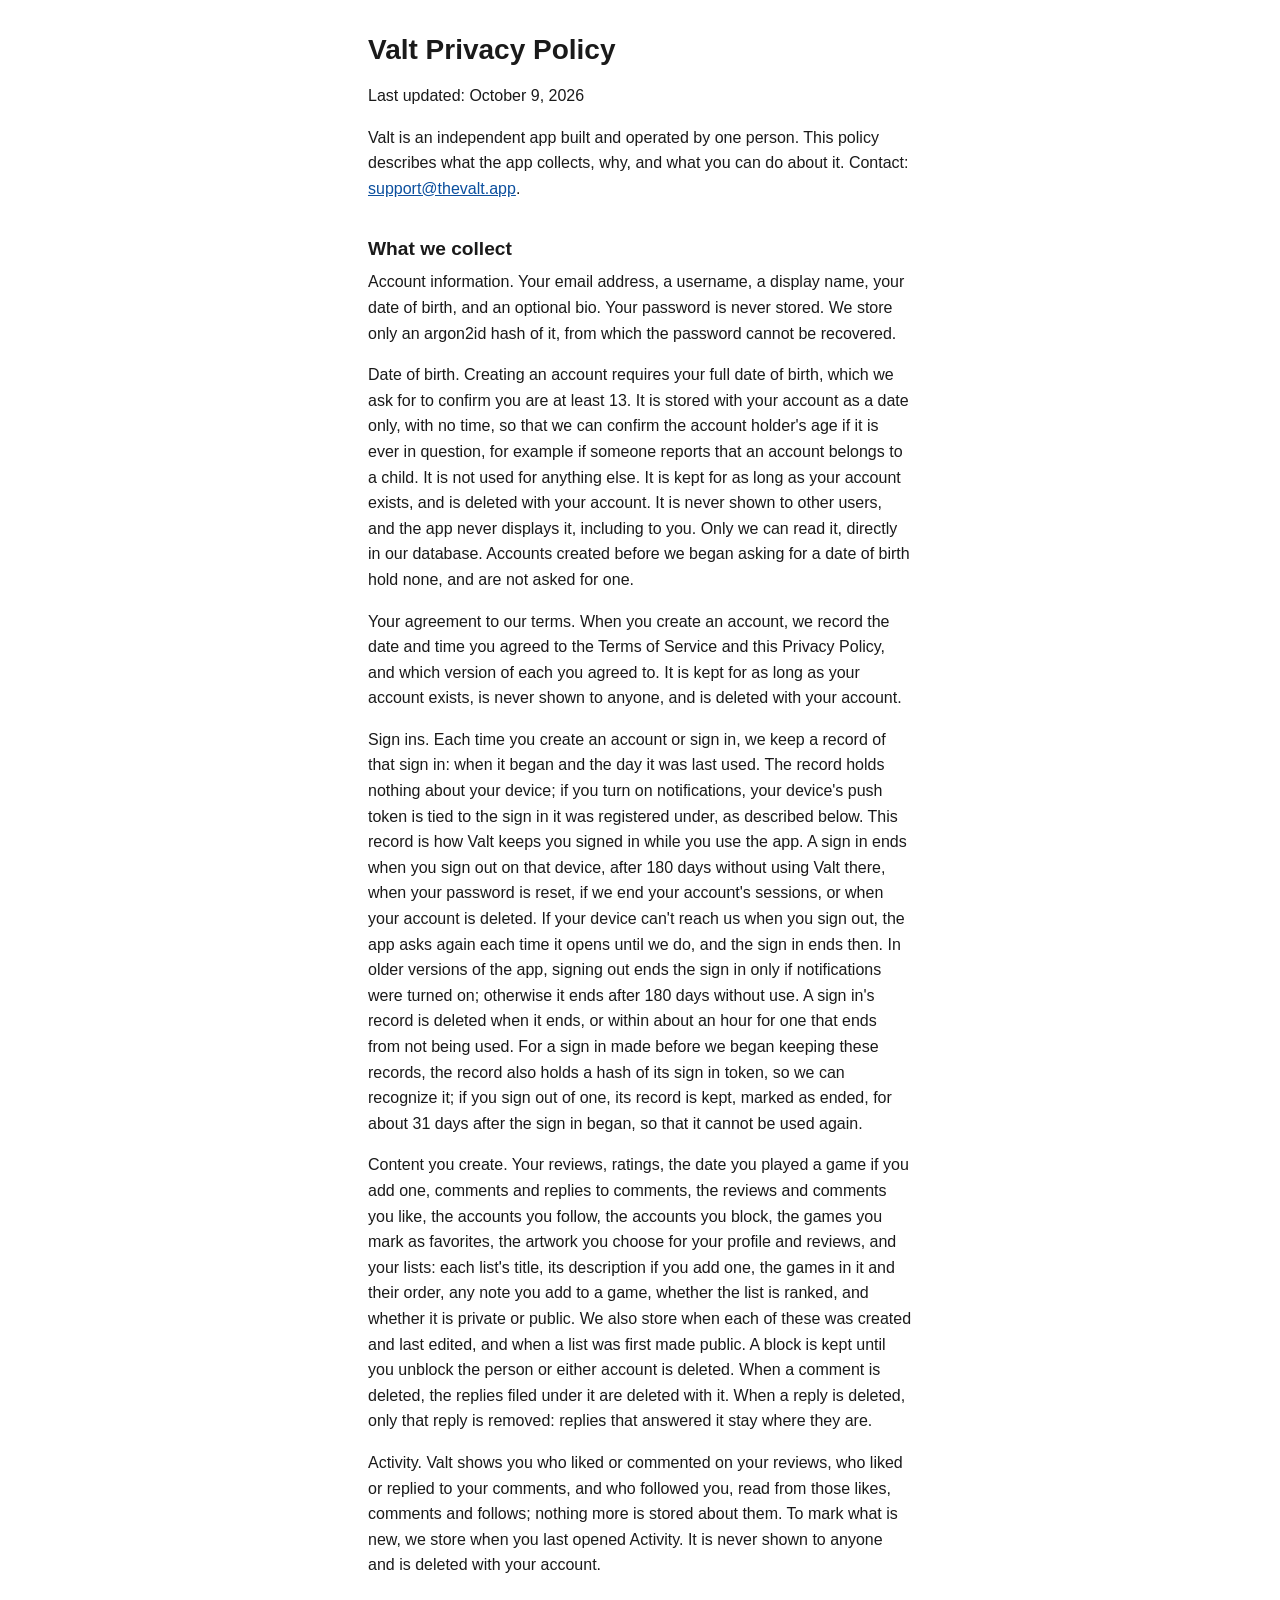
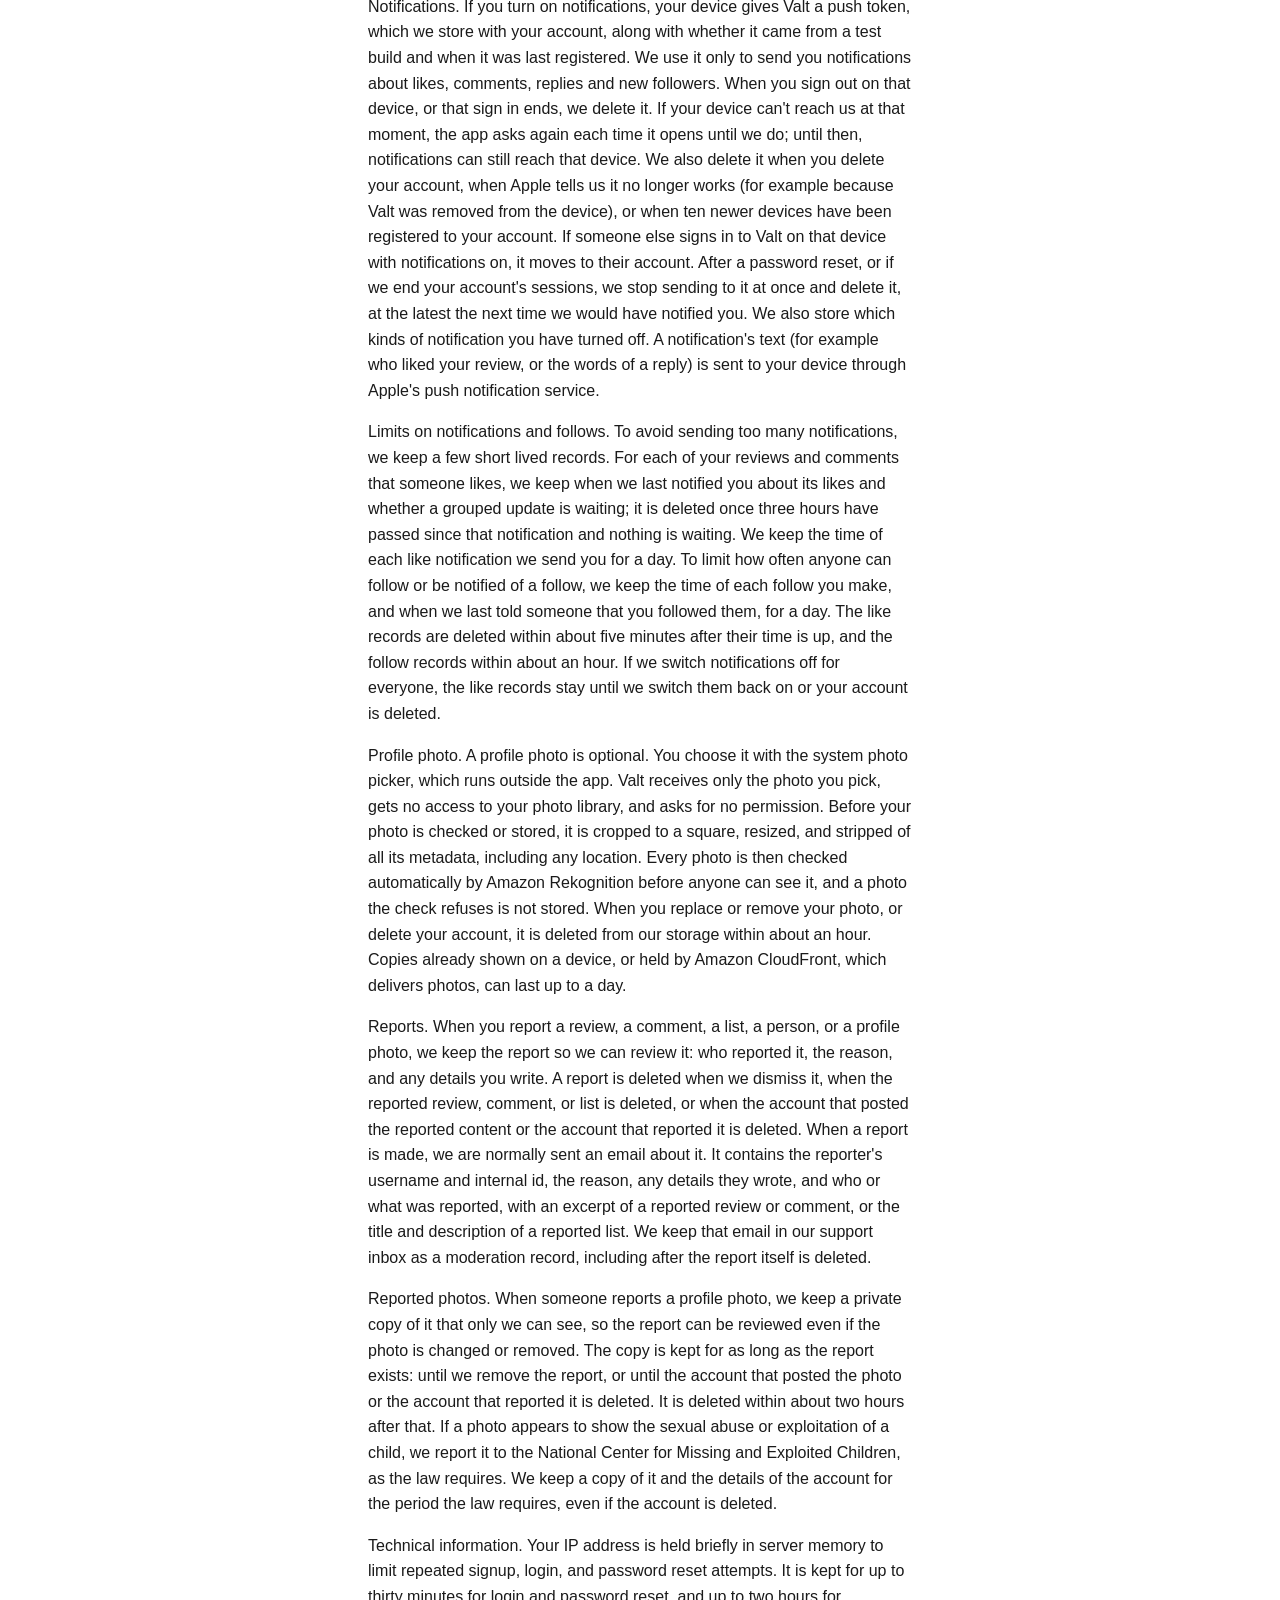
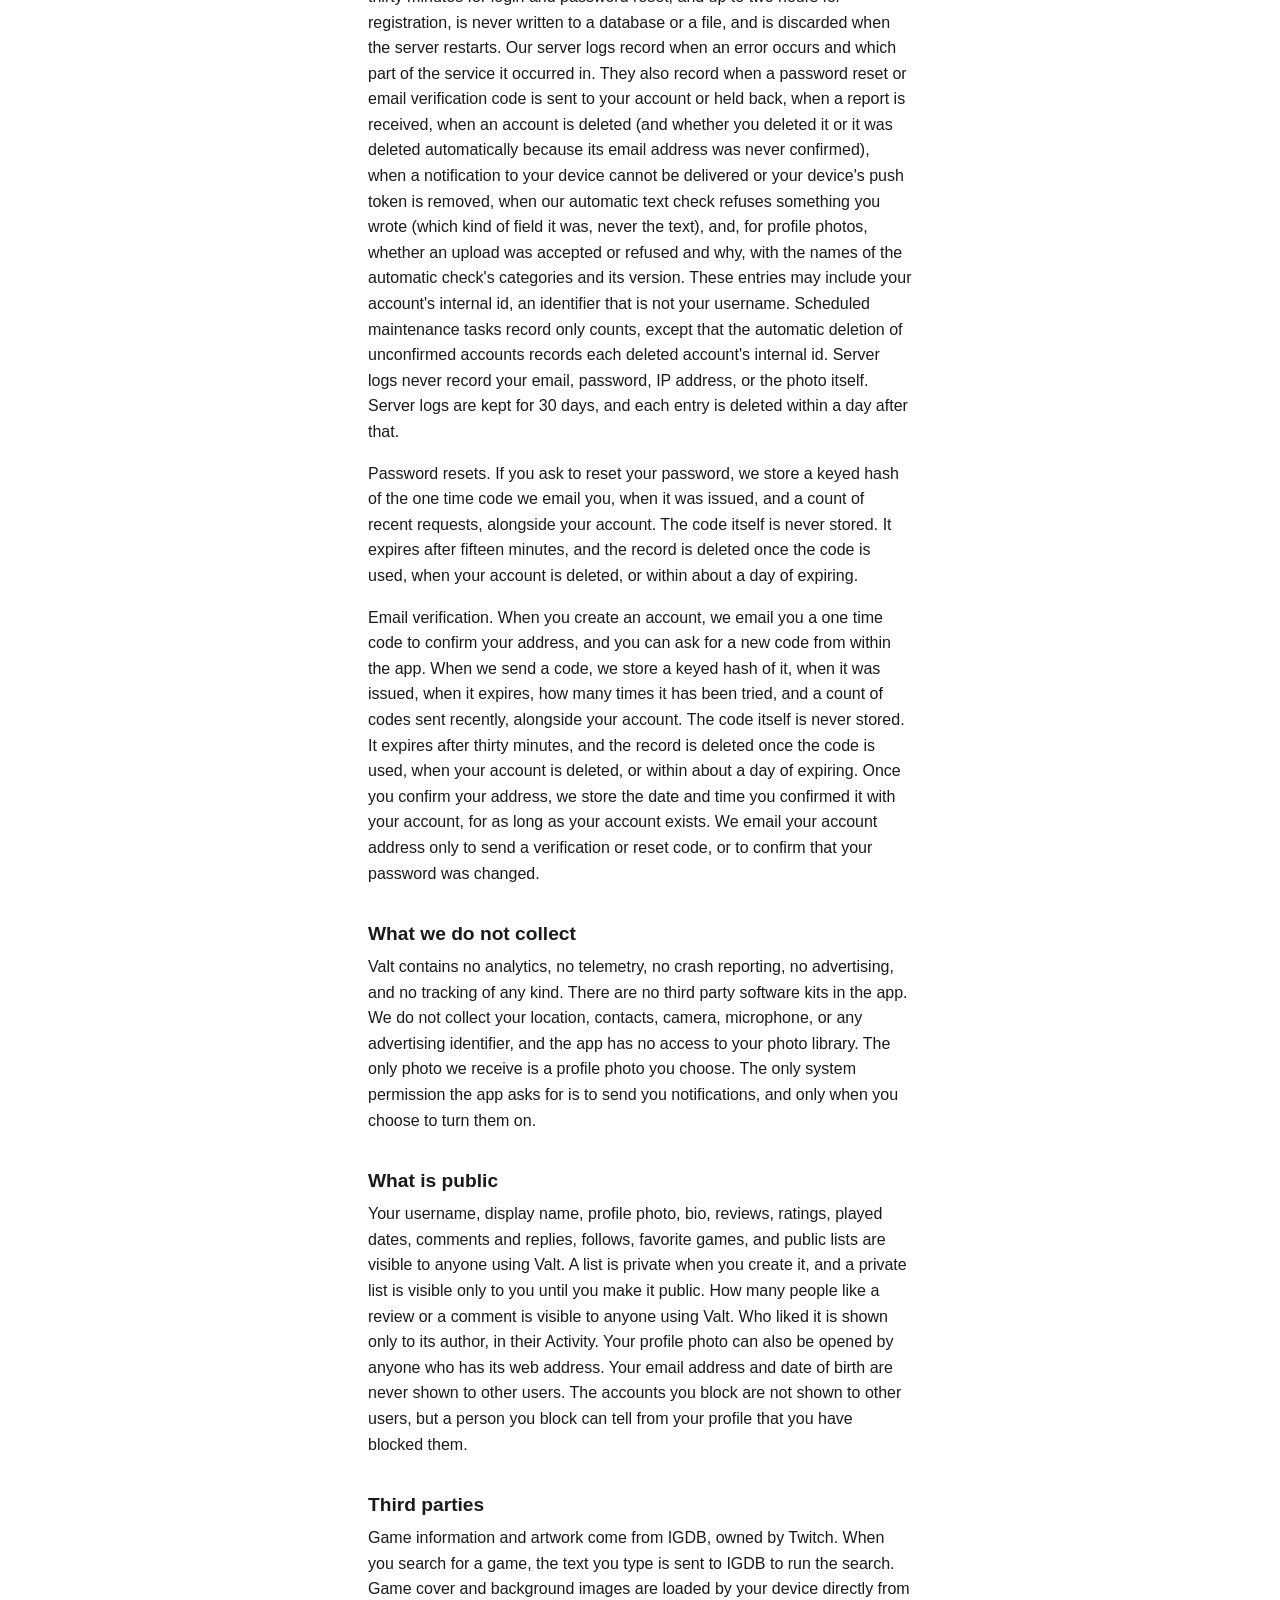
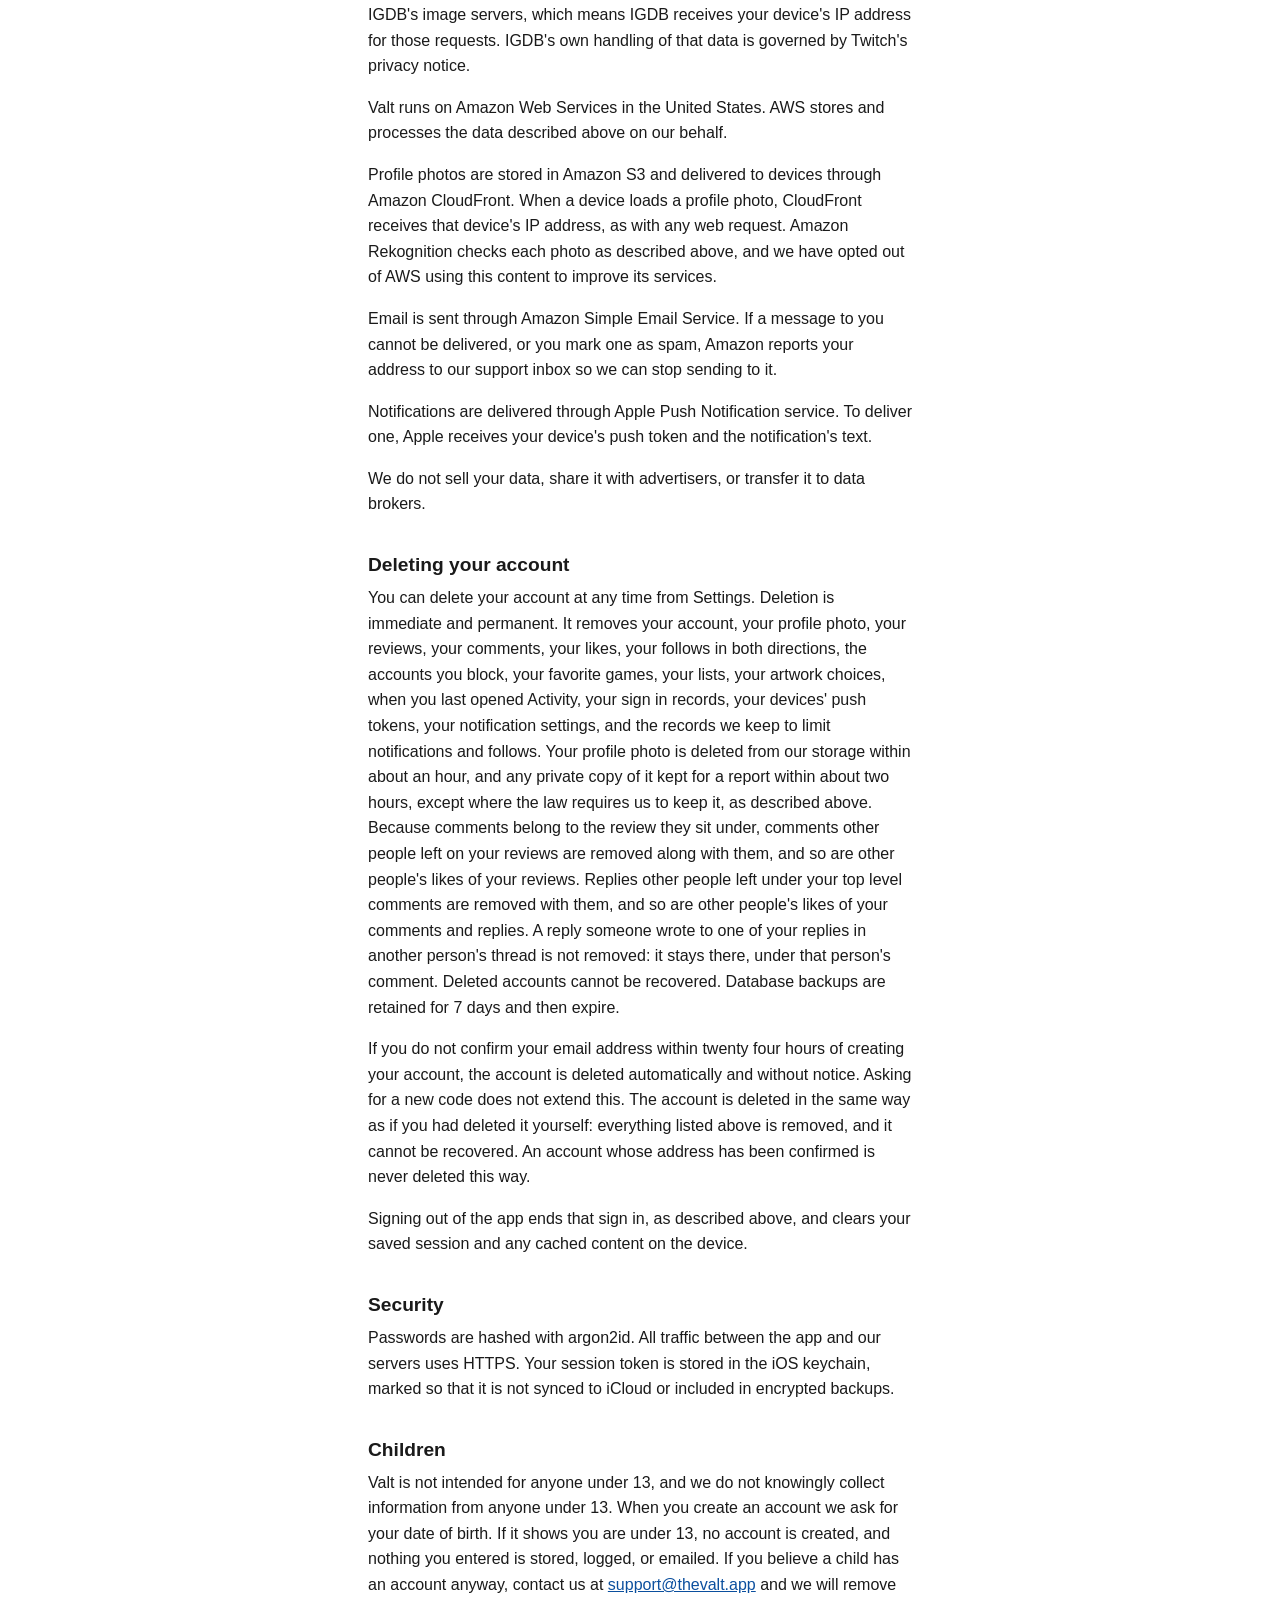
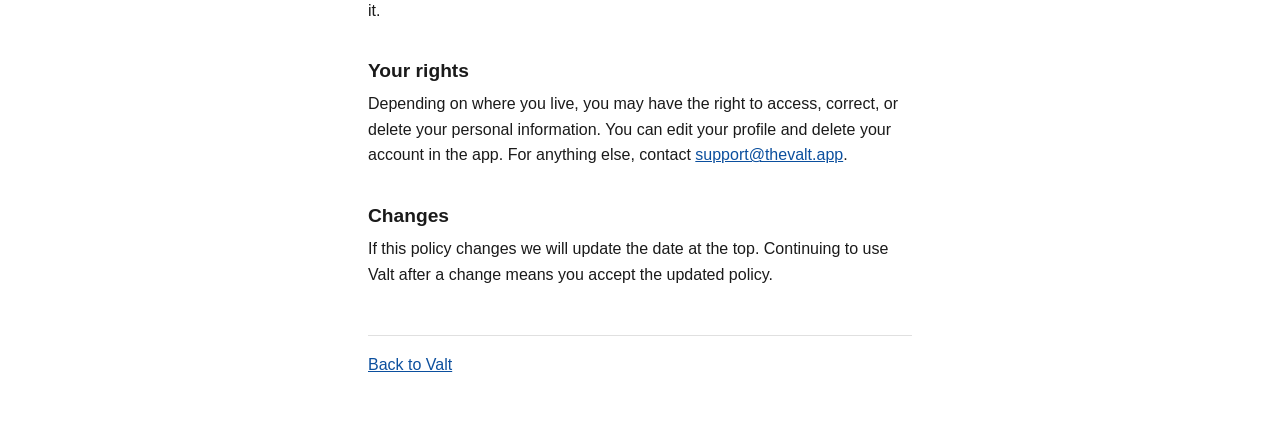
==== commit 1499ab39: "Privacy policy: sign in sessions" ====
--- a/privacy.html
+++ b/privacy.html
@@ -10,7 +10,7 @@
 <main>
 <h1>Valt Privacy Policy</h1>
 
-<p>Last updated: October 8, 2026</p>
+<p>Last updated: October 9, 2026</p>
 
 <p>Valt is an independent app built and operated by one person. This policy describes what the app collects, why, and what you can do about it. Contact: <a href="mailto:support@thevalt.app">support@thevalt.app</a>.</p>
 
@@ -22,11 +22,13 @@
 
 <p>Your agreement to our terms. When you create an account, we record the date and time you agreed to the Terms of Service and this Privacy Policy, and which version of each you agreed to. It is kept for as long as your account exists, is never shown to anyone, and is deleted with your account.</p>
 
+<p>Sign ins. Each time you create an account or sign in, we keep a record of that sign in: when it began and the day it was last used. The record holds nothing about your device; if you turn on notifications, your device's push token is tied to the sign in it was registered under, as described below. This record is how Valt keeps you signed in while you use the app. A sign in ends when you sign out on that device, after 180 days without using Valt there, when your password is reset, if we end your account's sessions, or when your account is deleted. If your device can't reach us when you sign out, the app asks again each time it opens until we do, and the sign in ends then. In older versions of the app, signing out ends the sign in only if notifications were turned on; otherwise it ends after 180 days without use. A sign in's record is deleted when it ends, or within about an hour for one that ends from not being used. For a sign in made before we began keeping these records, the record also holds a hash of its sign in token, so we can recognize it; if you sign out of one, its record is kept, marked as ended, for about 31 days after the sign in began, so that it cannot be used again.</p>
+
 <p>Content you create. Your reviews, ratings, the date you played a game if you add one, comments and replies to comments, the reviews and comments you like, the accounts you follow, the accounts you block, the games you mark as favorites, the artwork you choose for your profile and reviews, and your lists: each list's title, its description if you add one, the games in it and their order, any note you add to a game, whether the list is ranked, and whether it is private or public. We also store when each of these was created and last edited, and when a list was first made public. A block is kept until you unblock the person or either account is deleted. When a comment is deleted, the replies filed under it are deleted with it. When a reply is deleted, only that reply is removed: replies that answered it stay where they are.</p>
 
 <p>Activity. Valt shows you who liked or commented on your reviews, who liked or replied to your comments, and who followed you, read from those likes, comments and follows; nothing more is stored about them. To mark what is new, we store when you last opened Activity. It is never shown to anyone and is deleted with your account.</p>
 
-<p>Notifications. If you turn on notifications, your device gives Valt a push token, which we store with your account, along with whether it came from a test build and when it was last registered. We use it only to send you notifications about likes, comments, replies and new followers. When you sign out on that device, we delete it. If your device can't reach us at that moment, the app asks again each time it opens until we do; until then, notifications can still reach that device. We also delete it when you delete your account, when Apple tells us it no longer works (for example because Valt was removed from the device), or when ten newer devices have been registered to your account. If someone else signs in to Valt on that device with notifications on, it moves to their account. After a password reset, or if we end your account's sessions, we stop sending to it and delete it the next time we would have notified you. We also store which kinds of notification you have turned off. A notification's text (for example who liked your review, or the words of a reply) is sent to your device through Apple's push notification service.</p>
+<p>Notifications. If you turn on notifications, your device gives Valt a push token, which we store with your account, along with whether it came from a test build and when it was last registered. We use it only to send you notifications about likes, comments, replies and new followers. When you sign out on that device, or that sign in ends, we delete it. If your device can't reach us at that moment, the app asks again each time it opens until we do; until then, notifications can still reach that device. We also delete it when you delete your account, when Apple tells us it no longer works (for example because Valt was removed from the device), or when ten newer devices have been registered to your account. If someone else signs in to Valt on that device with notifications on, it moves to their account. After a password reset, or if we end your account's sessions, we stop sending to it at once and delete it, at the latest the next time we would have notified you. We also store which kinds of notification you have turned off. A notification's text (for example who liked your review, or the words of a reply) is sent to your device through Apple's push notification service.</p>
 
 <p>Limits on notifications and follows. To avoid sending too many notifications, we keep a few short lived records. For each of your reviews and comments that someone likes, we keep when we last notified you about its likes and whether a grouped update is waiting; it is deleted once three hours have passed since that notification and nothing is waiting. We keep the time of each like notification we send you for a day. To limit how often anyone can follow or be notified of a follow, we keep the time of each follow you make, and when we last told someone that you followed them, for a day. The like records are deleted within about five minutes after their time is up, and the follow records within about an hour. If we switch notifications off for everyone, the like records stay until we switch them back on or your account is deleted.</p>
 
@@ -66,11 +68,11 @@
 
 <h2>Deleting your account</h2>
 
-<p>You can delete your account at any time from Settings. Deletion is immediate and permanent. It removes your account, your profile photo, your reviews, your comments, your likes, your follows in both directions, the accounts you block, your favorite games, your lists, your artwork choices, when you last opened Activity, your devices' push tokens, your notification settings, and the records we keep to limit notifications and follows. Your profile photo is deleted from our storage within about an hour, and any private copy of it kept for a report within about two hours, except where the law requires us to keep it, as described above. Because comments belong to the review they sit under, comments other people left on your reviews are removed along with them, and so are other people's likes of your reviews. Replies other people left under your top level comments are removed with them, and so are other people's likes of your comments and replies. A reply someone wrote to one of your replies in another person's thread is not removed: it stays there, under that person's comment. Deleted accounts cannot be recovered. Database backups are retained for 7 days and then expire.</p>
+<p>You can delete your account at any time from Settings. Deletion is immediate and permanent. It removes your account, your profile photo, your reviews, your comments, your likes, your follows in both directions, the accounts you block, your favorite games, your lists, your artwork choices, when you last opened Activity, your sign in records, your devices' push tokens, your notification settings, and the records we keep to limit notifications and follows. Your profile photo is deleted from our storage within about an hour, and any private copy of it kept for a report within about two hours, except where the law requires us to keep it, as described above. Because comments belong to the review they sit under, comments other people left on your reviews are removed along with them, and so are other people's likes of your reviews. Replies other people left under your top level comments are removed with them, and so are other people's likes of your comments and replies. A reply someone wrote to one of your replies in another person's thread is not removed: it stays there, under that person's comment. Deleted accounts cannot be recovered. Database backups are retained for 7 days and then expire.</p>
 
 <p>If you do not confirm your email address within twenty four hours of creating your account, the account is deleted automatically and without notice. Asking for a new code does not extend this. The account is deleted in the same way as if you had deleted it yourself: everything listed above is removed, and it cannot be recovered. An account whose address has been confirmed is never deleted this way.</p>
 
-<p>Signing out of the app clears your saved session and any cached content on the device.</p>
+<p>Signing out of the app ends that sign in, as described above, and clears your saved session and any cached content on the device.</p>
 
 <h2>Security</h2>
 
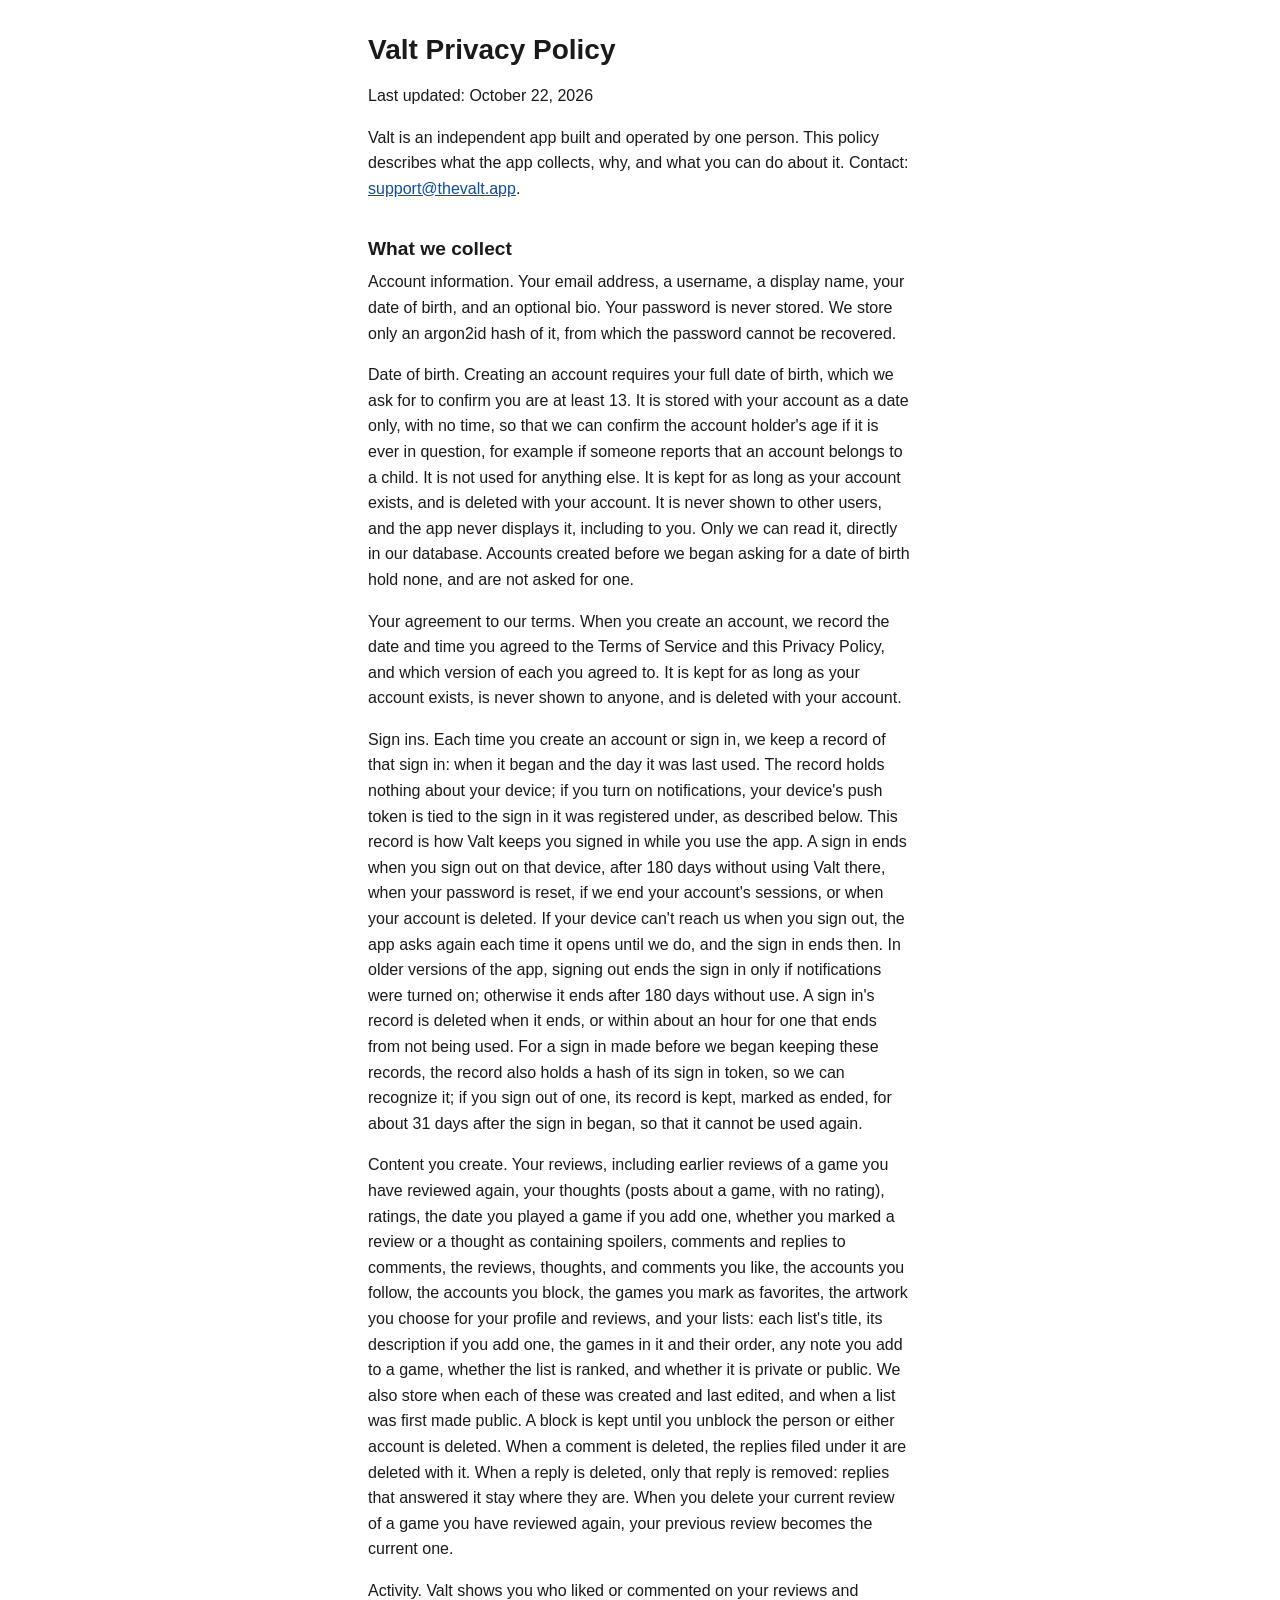
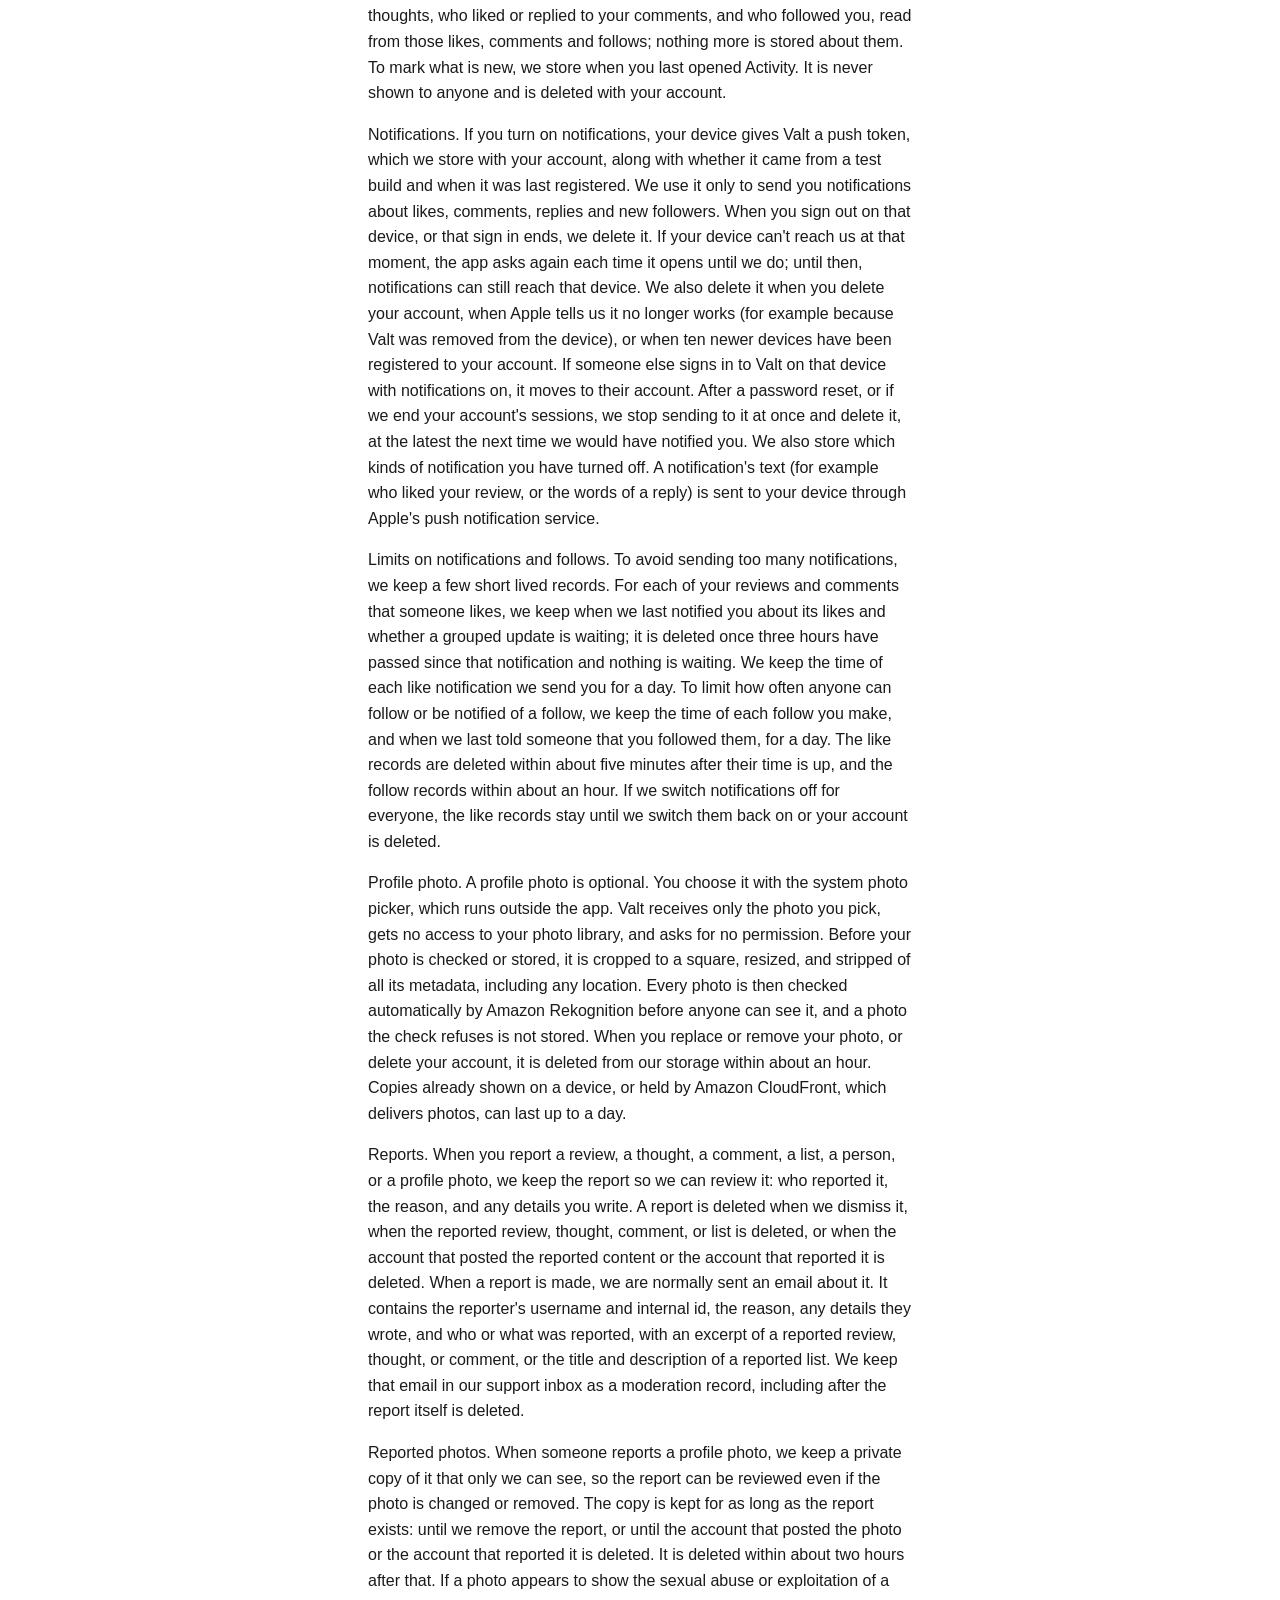
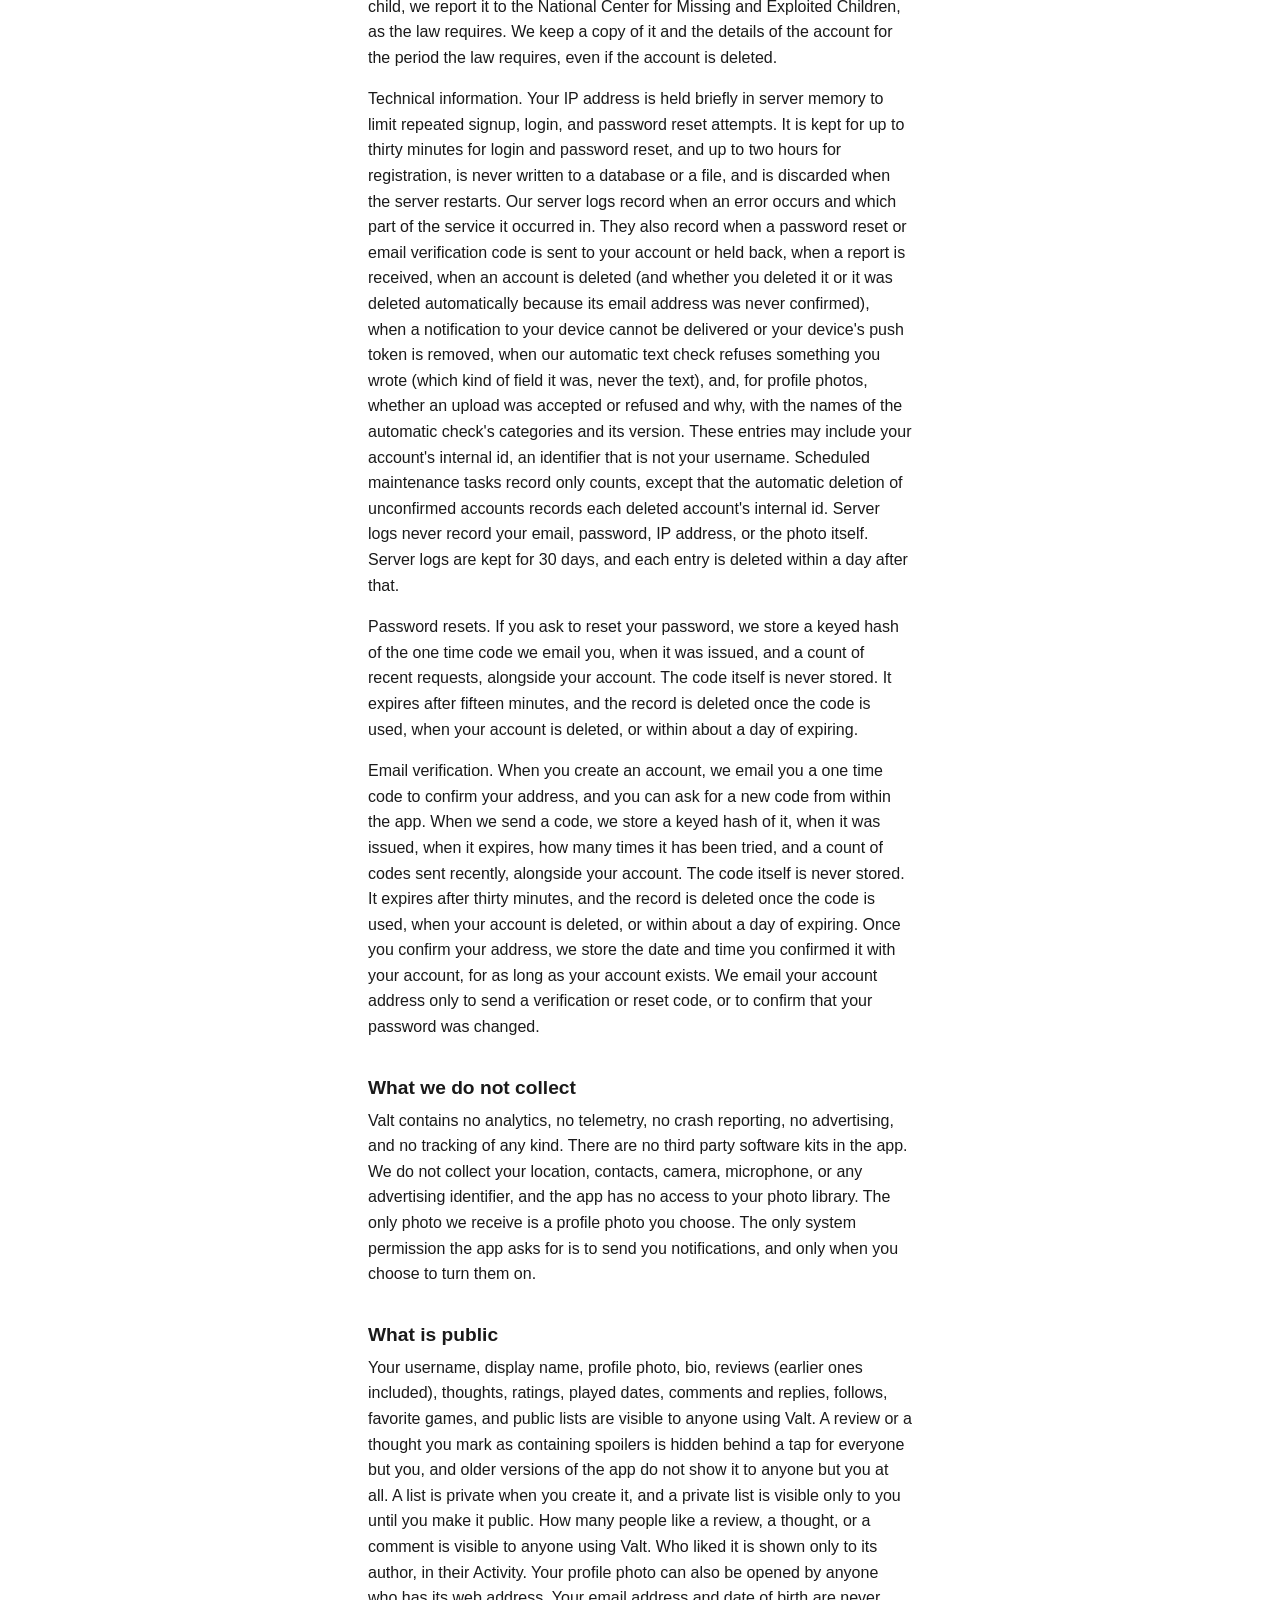
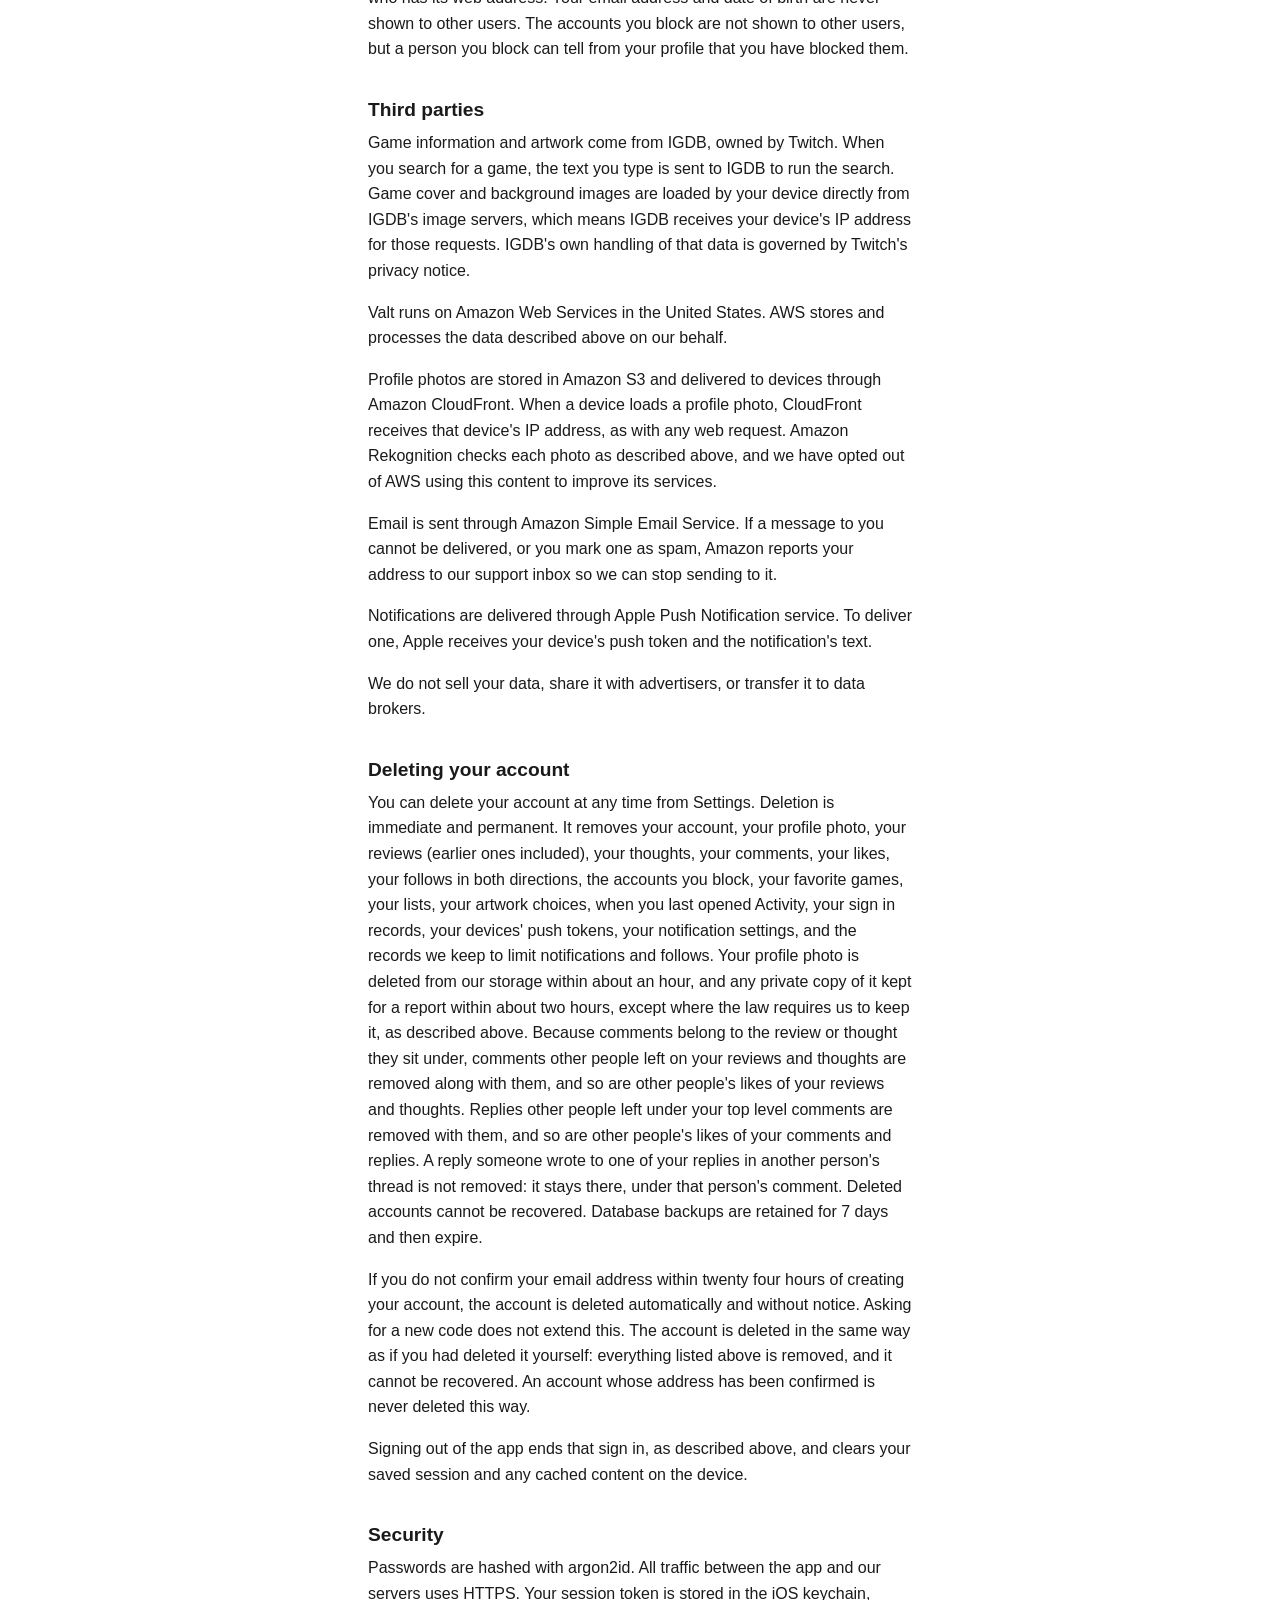
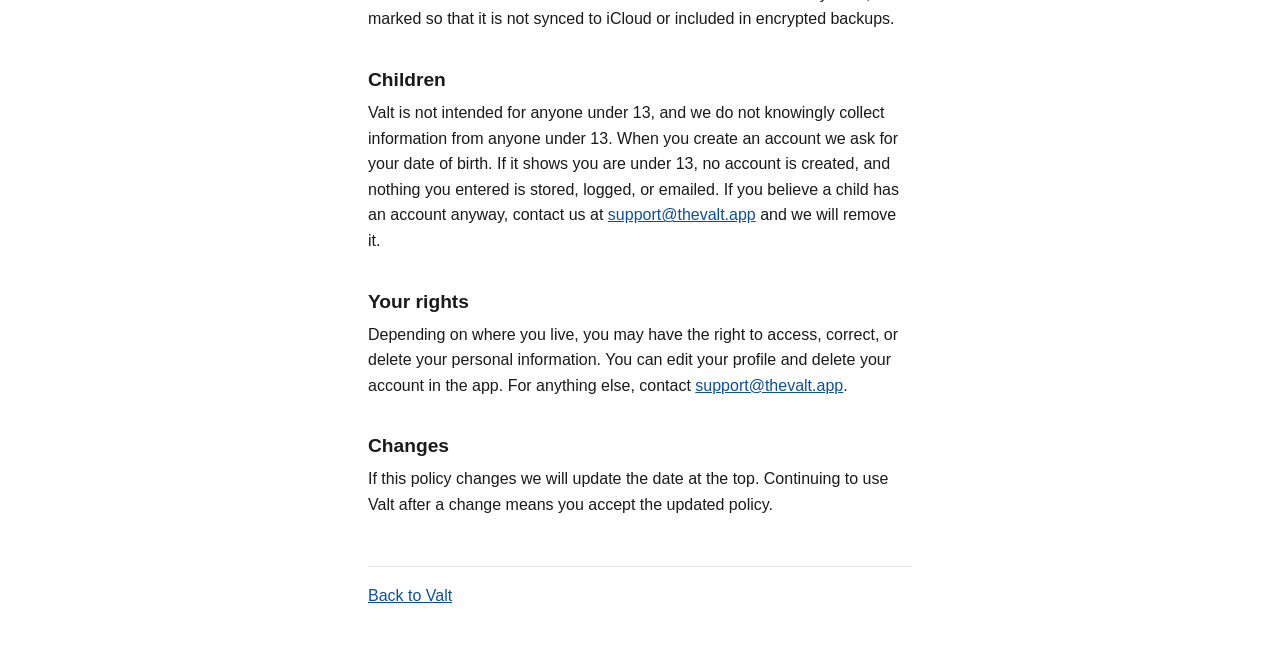
==== commit 76bb2dfc: "Privacy policy and terms: thoughts and re-reviews Both pages dated October 22, 2026.  Privacy policy" ====
--- a/privacy.html
+++ b/privacy.html
@@ -10,7 +10,7 @@
 <main>
 <h1>Valt Privacy Policy</h1>
 
-<p>Last updated: October 9, 2026</p>
+<p>Last updated: October 22, 2026</p>
 
 <p>Valt is an independent app built and operated by one person. This policy describes what the app collects, why, and what you can do about it. Contact: <a href="mailto:support@thevalt.app">support@thevalt.app</a>.</p>
 
@@ -24,9 +24,9 @@
 
 <p>Sign ins. Each time you create an account or sign in, we keep a record of that sign in: when it began and the day it was last used. The record holds nothing about your device; if you turn on notifications, your device's push token is tied to the sign in it was registered under, as described below. This record is how Valt keeps you signed in while you use the app. A sign in ends when you sign out on that device, after 180 days without using Valt there, when your password is reset, if we end your account's sessions, or when your account is deleted. If your device can't reach us when you sign out, the app asks again each time it opens until we do, and the sign in ends then. In older versions of the app, signing out ends the sign in only if notifications were turned on; otherwise it ends after 180 days without use. A sign in's record is deleted when it ends, or within about an hour for one that ends from not being used. For a sign in made before we began keeping these records, the record also holds a hash of its sign in token, so we can recognize it; if you sign out of one, its record is kept, marked as ended, for about 31 days after the sign in began, so that it cannot be used again.</p>
 
-<p>Content you create. Your reviews, ratings, the date you played a game if you add one, comments and replies to comments, the reviews and comments you like, the accounts you follow, the accounts you block, the games you mark as favorites, the artwork you choose for your profile and reviews, and your lists: each list's title, its description if you add one, the games in it and their order, any note you add to a game, whether the list is ranked, and whether it is private or public. We also store when each of these was created and last edited, and when a list was first made public. A block is kept until you unblock the person or either account is deleted. When a comment is deleted, the replies filed under it are deleted with it. When a reply is deleted, only that reply is removed: replies that answered it stay where they are.</p>
+<p>Content you create. Your reviews, including earlier reviews of a game you have reviewed again, your thoughts (posts about a game, with no rating), ratings, the date you played a game if you add one, whether you marked a review or a thought as containing spoilers, comments and replies to comments, the reviews, thoughts, and comments you like, the accounts you follow, the accounts you block, the games you mark as favorites, the artwork you choose for your profile and reviews, and your lists: each list's title, its description if you add one, the games in it and their order, any note you add to a game, whether the list is ranked, and whether it is private or public. We also store when each of these was created and last edited, and when a list was first made public. A block is kept until you unblock the person or either account is deleted. When a comment is deleted, the replies filed under it are deleted with it. When a reply is deleted, only that reply is removed: replies that answered it stay where they are. When you delete your current review of a game you have reviewed again, your previous review becomes the current one.</p>
 
-<p>Activity. Valt shows you who liked or commented on your reviews, who liked or replied to your comments, and who followed you, read from those likes, comments and follows; nothing more is stored about them. To mark what is new, we store when you last opened Activity. It is never shown to anyone and is deleted with your account.</p>
+<p>Activity. Valt shows you who liked or commented on your reviews and thoughts, who liked or replied to your comments, and who followed you, read from those likes, comments and follows; nothing more is stored about them. To mark what is new, we store when you last opened Activity. It is never shown to anyone and is deleted with your account.</p>
 
 <p>Notifications. If you turn on notifications, your device gives Valt a push token, which we store with your account, along with whether it came from a test build and when it was last registered. We use it only to send you notifications about likes, comments, replies and new followers. When you sign out on that device, or that sign in ends, we delete it. If your device can't reach us at that moment, the app asks again each time it opens until we do; until then, notifications can still reach that device. We also delete it when you delete your account, when Apple tells us it no longer works (for example because Valt was removed from the device), or when ten newer devices have been registered to your account. If someone else signs in to Valt on that device with notifications on, it moves to their account. After a password reset, or if we end your account's sessions, we stop sending to it at once and delete it, at the latest the next time we would have notified you. We also store which kinds of notification you have turned off. A notification's text (for example who liked your review, or the words of a reply) is sent to your device through Apple's push notification service.</p>
 
@@ -34,7 +34,7 @@
 
 <p>Profile photo. A profile photo is optional. You choose it with the system photo picker, which runs outside the app. Valt receives only the photo you pick, gets no access to your photo library, and asks for no permission. Before your photo is checked or stored, it is cropped to a square, resized, and stripped of all its metadata, including any location. Every photo is then checked automatically by Amazon Rekognition before anyone can see it, and a photo the check refuses is not stored. When you replace or remove your photo, or delete your account, it is deleted from our storage within about an hour. Copies already shown on a device, or held by Amazon CloudFront, which delivers photos, can last up to a day.</p>
 
-<p>Reports. When you report a review, a comment, a list, a person, or a profile photo, we keep the report so we can review it: who reported it, the reason, and any details you write. A report is deleted when we dismiss it, when the reported review, comment, or list is deleted, or when the account that posted the reported content or the account that reported it is deleted. When a report is made, we are normally sent an email about it. It contains the reporter's username and internal id, the reason, any details they wrote, and who or what was reported, with an excerpt of a reported review or comment, or the title and description of a reported list. We keep that email in our support inbox as a moderation record, including after the report itself is deleted.</p>
+<p>Reports. When you report a review, a thought, a comment, a list, a person, or a profile photo, we keep the report so we can review it: who reported it, the reason, and any details you write. A report is deleted when we dismiss it, when the reported review, thought, comment, or list is deleted, or when the account that posted the reported content or the account that reported it is deleted. When a report is made, we are normally sent an email about it. It contains the reporter's username and internal id, the reason, any details they wrote, and who or what was reported, with an excerpt of a reported review, thought, or comment, or the title and description of a reported list. We keep that email in our support inbox as a moderation record, including after the report itself is deleted.</p>
 
 <p>Reported photos. When someone reports a profile photo, we keep a private copy of it that only we can see, so the report can be reviewed even if the photo is changed or removed. The copy is kept for as long as the report exists: until we remove the report, or until the account that posted the photo or the account that reported it is deleted. It is deleted within about two hours after that. If a photo appears to show the sexual abuse or exploitation of a child, we report it to the National Center for Missing and Exploited Children, as the law requires. We keep a copy of it and the details of the account for the period the law requires, even if the account is deleted.</p>
 
@@ -50,7 +50,7 @@
 
 <h2>What is public</h2>
 
-<p>Your username, display name, profile photo, bio, reviews, ratings, played dates, comments and replies, follows, favorite games, and public lists are visible to anyone using Valt. A list is private when you create it, and a private list is visible only to you until you make it public. How many people like a review or a comment is visible to anyone using Valt. Who liked it is shown only to its author, in their Activity. Your profile photo can also be opened by anyone who has its web address. Your email address and date of birth are never shown to other users. The accounts you block are not shown to other users, but a person you block can tell from your profile that you have blocked them.</p>
+<p>Your username, display name, profile photo, bio, reviews (earlier ones included), thoughts, ratings, played dates, comments and replies, follows, favorite games, and public lists are visible to anyone using Valt. A review or a thought you mark as containing spoilers is hidden behind a tap for everyone but you, and older versions of the app do not show it to anyone but you at all. A list is private when you create it, and a private list is visible only to you until you make it public. How many people like a review, a thought, or a comment is visible to anyone using Valt. Who liked it is shown only to its author, in their Activity. Your profile photo can also be opened by anyone who has its web address. Your email address and date of birth are never shown to other users. The accounts you block are not shown to other users, but a person you block can tell from your profile that you have blocked them.</p>
 
 <h2>Third parties</h2>
 
@@ -68,7 +68,7 @@
 
 <h2>Deleting your account</h2>
 
-<p>You can delete your account at any time from Settings. Deletion is immediate and permanent. It removes your account, your profile photo, your reviews, your comments, your likes, your follows in both directions, the accounts you block, your favorite games, your lists, your artwork choices, when you last opened Activity, your sign in records, your devices' push tokens, your notification settings, and the records we keep to limit notifications and follows. Your profile photo is deleted from our storage within about an hour, and any private copy of it kept for a report within about two hours, except where the law requires us to keep it, as described above. Because comments belong to the review they sit under, comments other people left on your reviews are removed along with them, and so are other people's likes of your reviews. Replies other people left under your top level comments are removed with them, and so are other people's likes of your comments and replies. A reply someone wrote to one of your replies in another person's thread is not removed: it stays there, under that person's comment. Deleted accounts cannot be recovered. Database backups are retained for 7 days and then expire.</p>
+<p>You can delete your account at any time from Settings. Deletion is immediate and permanent. It removes your account, your profile photo, your reviews (earlier ones included), your thoughts, your comments, your likes, your follows in both directions, the accounts you block, your favorite games, your lists, your artwork choices, when you last opened Activity, your sign in records, your devices' push tokens, your notification settings, and the records we keep to limit notifications and follows. Your profile photo is deleted from our storage within about an hour, and any private copy of it kept for a report within about two hours, except where the law requires us to keep it, as described above. Because comments belong to the review or thought they sit under, comments other people left on your reviews and thoughts are removed along with them, and so are other people's likes of your reviews and thoughts. Replies other people left under your top level comments are removed with them, and so are other people's likes of your comments and replies. A reply someone wrote to one of your replies in another person's thread is not removed: it stays there, under that person's comment. Deleted accounts cannot be recovered. Database backups are retained for 7 days and then expire.</p>
 
 <p>If you do not confirm your email address within twenty four hours of creating your account, the account is deleted automatically and without notice. Asking for a new code does not extend this. The account is deleted in the same way as if you had deleted it yourself: everything listed above is removed, and it cannot be recovered. An account whose address has been confirmed is never deleted this way.</p>
 
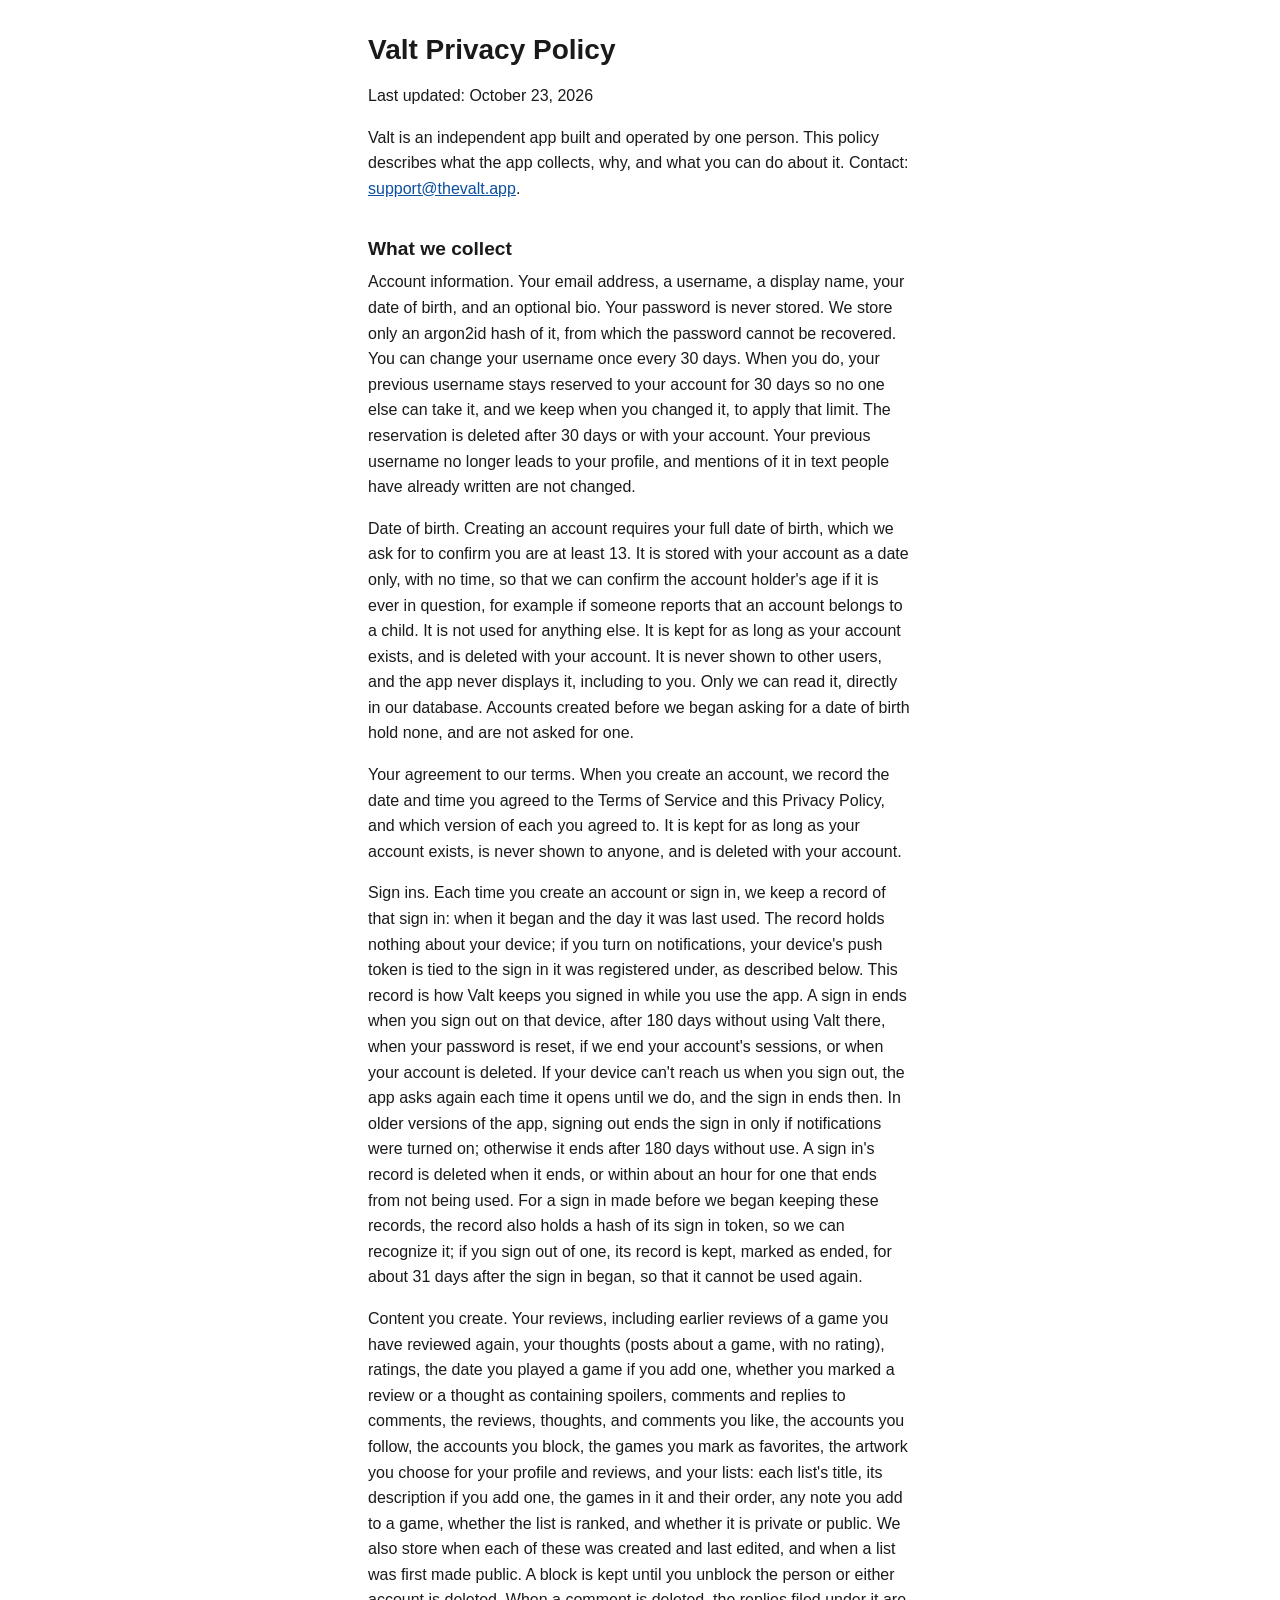
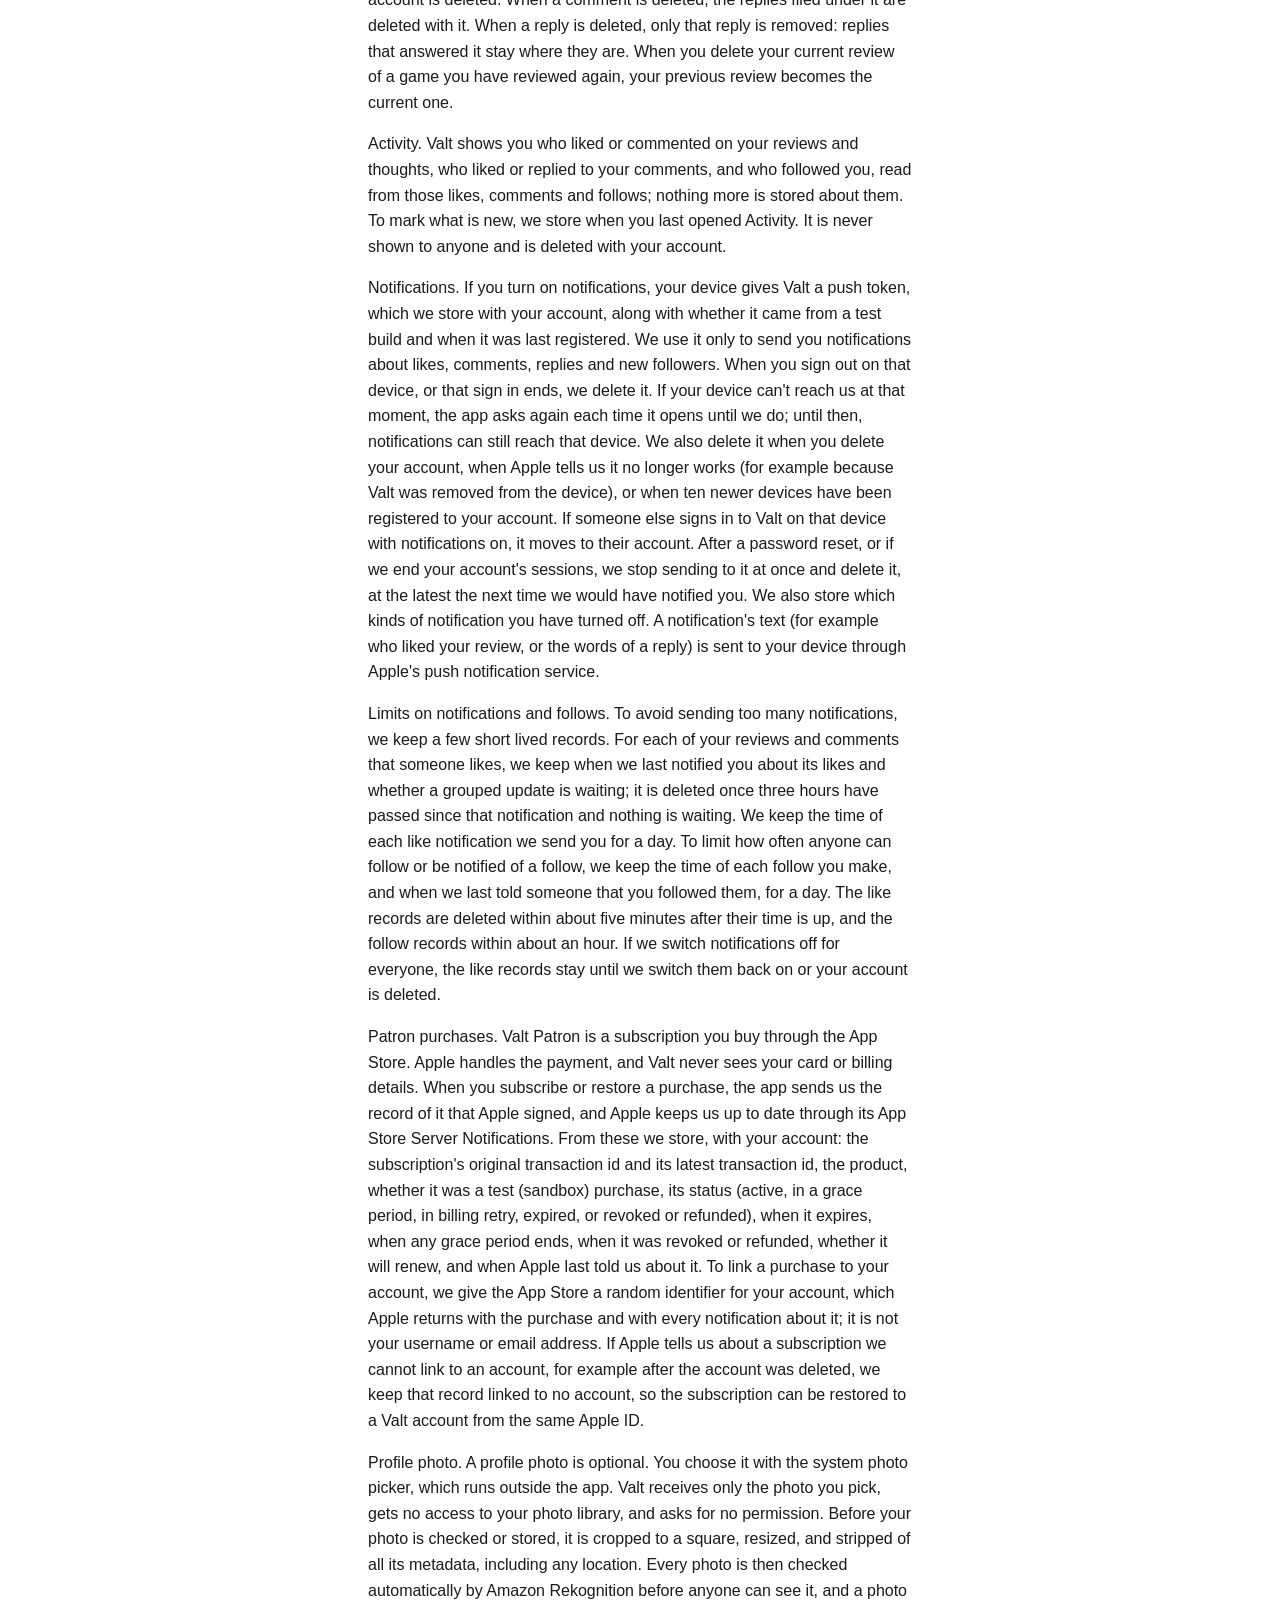
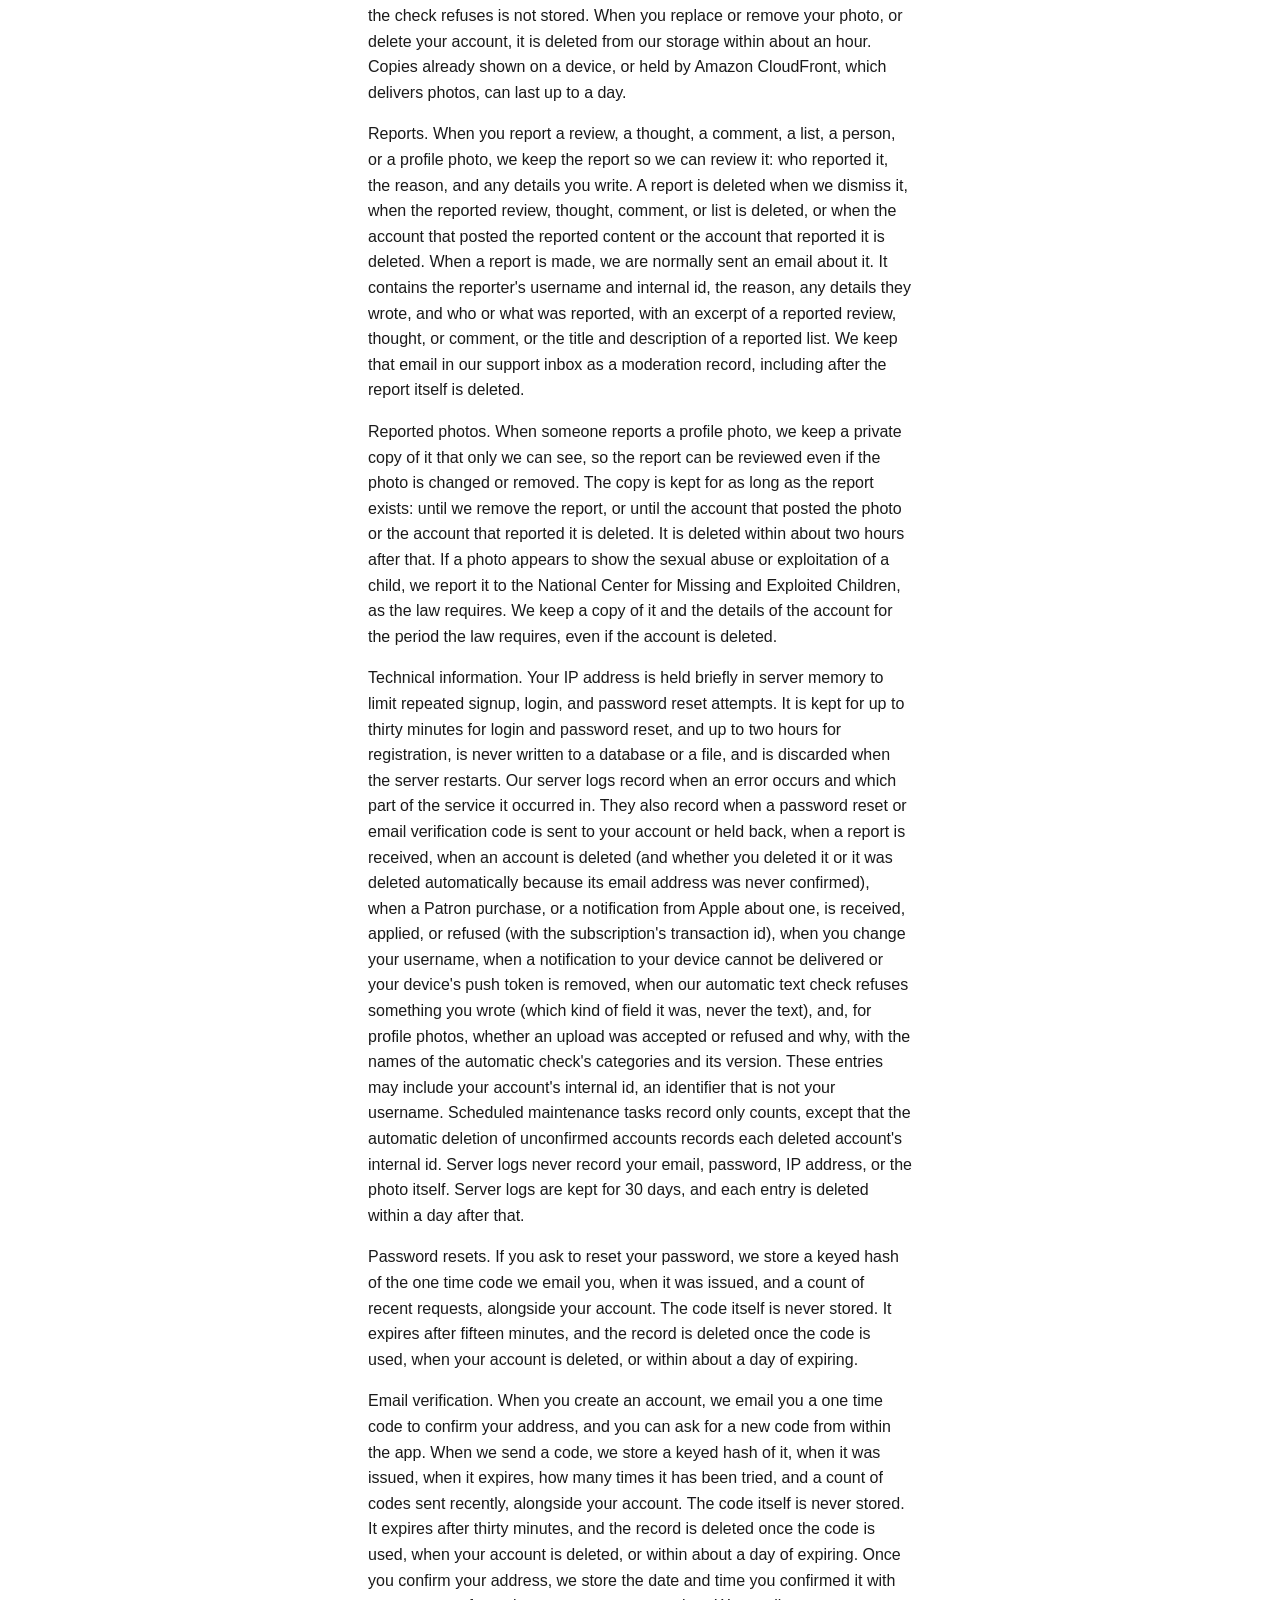
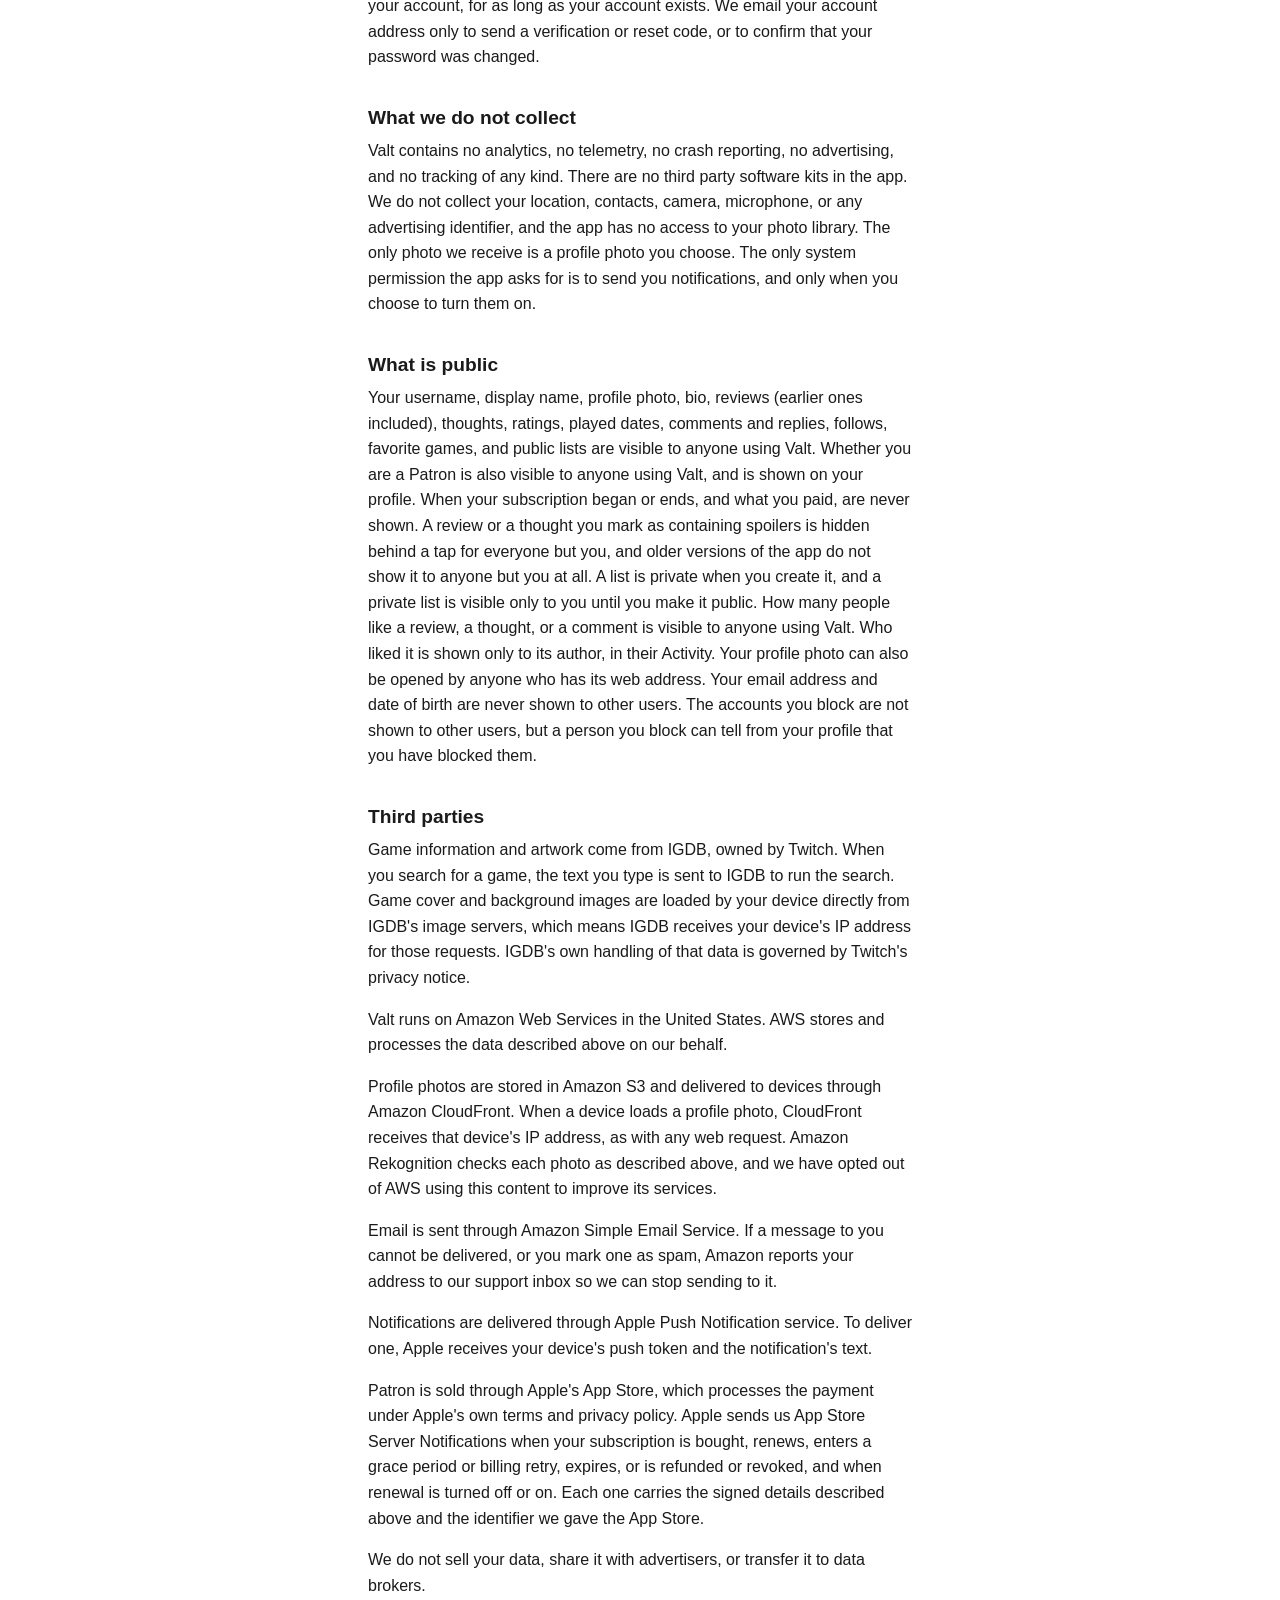
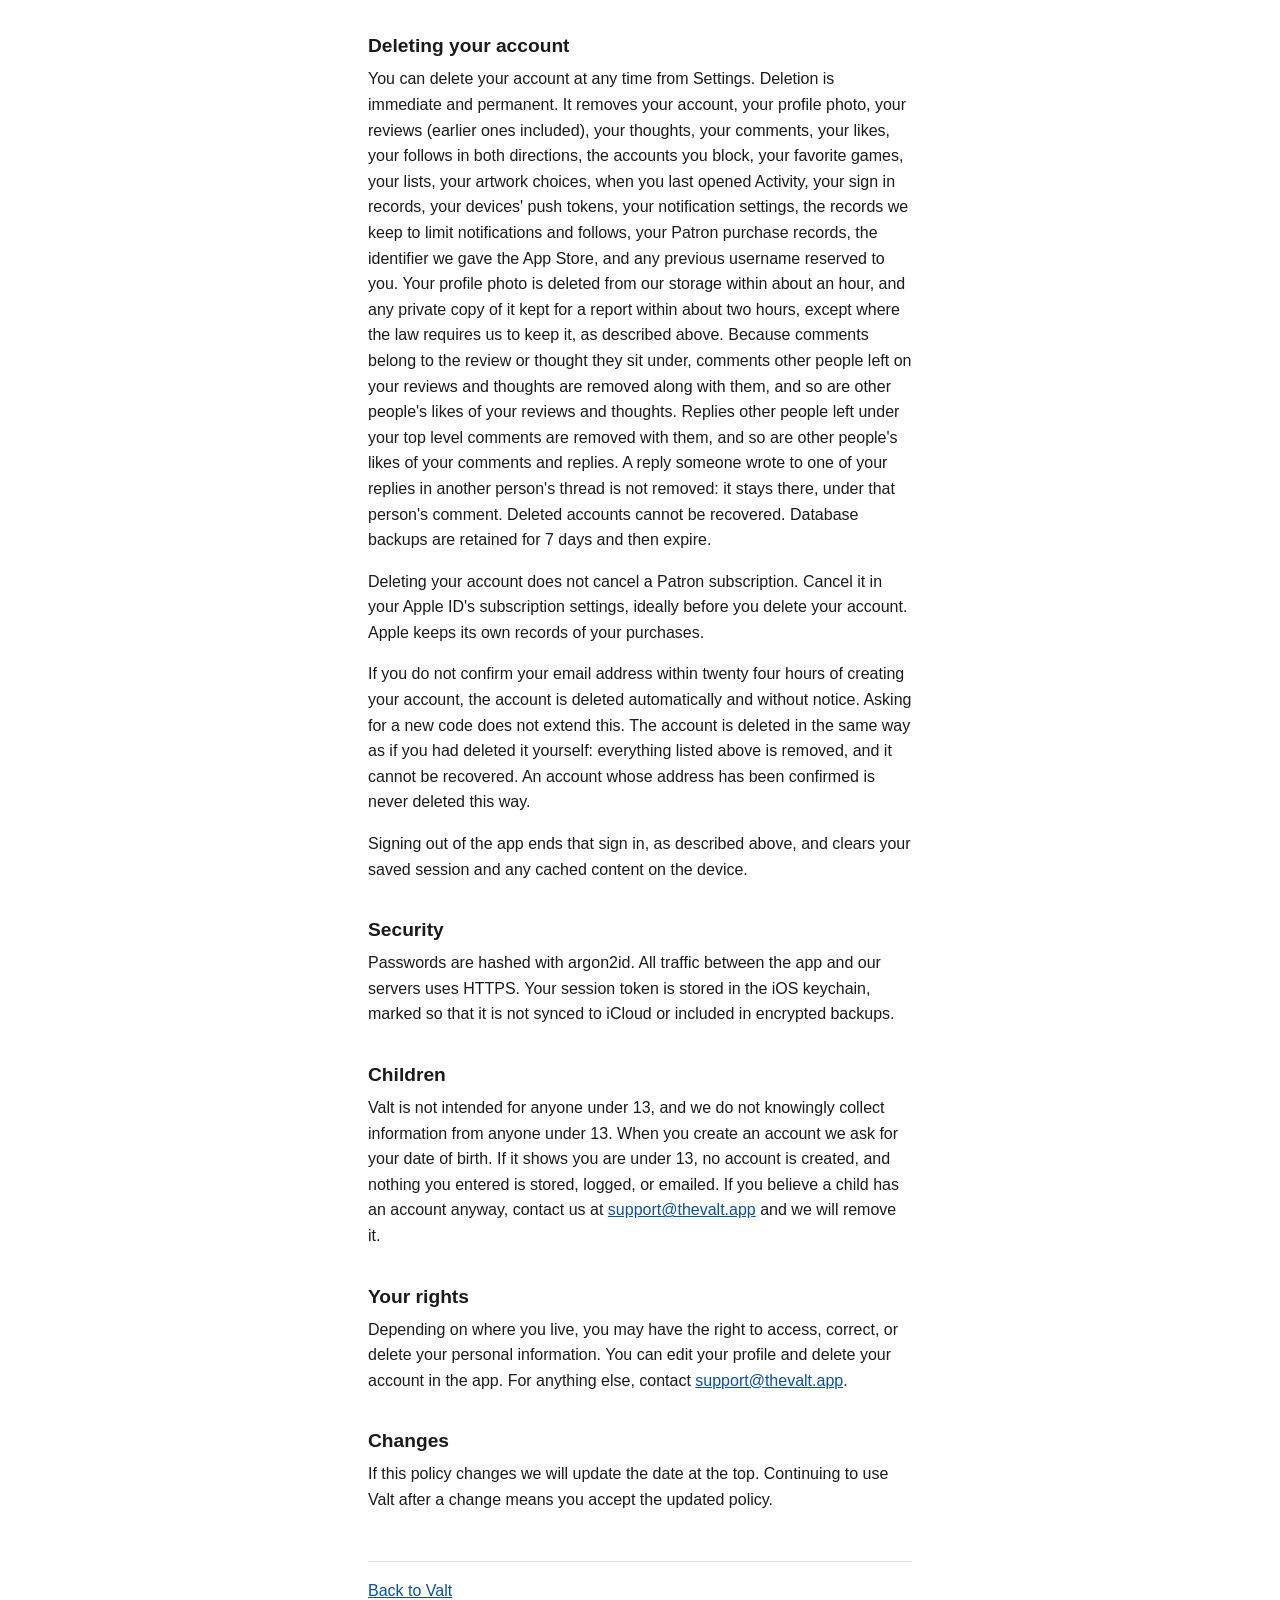
==== commit d51e275f: "Privacy policy and terms: Patron and username changes" ====
--- a/privacy.html
+++ b/privacy.html
@@ -10,13 +10,13 @@
 <main>
 <h1>Valt Privacy Policy</h1>
 
-<p>Last updated: October 22, 2026</p>
+<p>Last updated: October 23, 2026</p>
 
 <p>Valt is an independent app built and operated by one person. This policy describes what the app collects, why, and what you can do about it. Contact: <a href="mailto:support@thevalt.app">support@thevalt.app</a>.</p>
 
 <h2>What we collect</h2>
 
-<p>Account information. Your email address, a username, a display name, your date of birth, and an optional bio. Your password is never stored. We store only an argon2id hash of it, from which the password cannot be recovered.</p>
+<p>Account information. Your email address, a username, a display name, your date of birth, and an optional bio. Your password is never stored. We store only an argon2id hash of it, from which the password cannot be recovered. You can change your username once every 30 days. When you do, your previous username stays reserved to your account for 30 days so no one else can take it, and we keep when you changed it, to apply that limit. The reservation is deleted after 30 days or with your account. Your previous username no longer leads to your profile, and mentions of it in text people have already written are not changed.</p>
 
 <p>Date of birth. Creating an account requires your full date of birth, which we ask for to confirm you are at least 13. It is stored with your account as a date only, with no time, so that we can confirm the account holder's age if it is ever in question, for example if someone reports that an account belongs to a child. It is not used for anything else. It is kept for as long as your account exists, and is deleted with your account. It is never shown to other users, and the app never displays it, including to you. Only we can read it, directly in our database. Accounts created before we began asking for a date of birth hold none, and are not asked for one.</p>
 
@@ -32,13 +32,15 @@
 
 <p>Limits on notifications and follows. To avoid sending too many notifications, we keep a few short lived records. For each of your reviews and comments that someone likes, we keep when we last notified you about its likes and whether a grouped update is waiting; it is deleted once three hours have passed since that notification and nothing is waiting. We keep the time of each like notification we send you for a day. To limit how often anyone can follow or be notified of a follow, we keep the time of each follow you make, and when we last told someone that you followed them, for a day. The like records are deleted within about five minutes after their time is up, and the follow records within about an hour. If we switch notifications off for everyone, the like records stay until we switch them back on or your account is deleted.</p>
 
+<p>Patron purchases. Valt Patron is a subscription you buy through the App Store. Apple handles the payment, and Valt never sees your card or billing details. When you subscribe or restore a purchase, the app sends us the record of it that Apple signed, and Apple keeps us up to date through its App Store Server Notifications. From these we store, with your account: the subscription's original transaction id and its latest transaction id, the product, whether it was a test (sandbox) purchase, its status (active, in a grace period, in billing retry, expired, or revoked or refunded), when it expires, when any grace period ends, when it was revoked or refunded, whether it will renew, and when Apple last told us about it. To link a purchase to your account, we give the App Store a random identifier for your account, which Apple returns with the purchase and with every notification about it; it is not your username or email address. If Apple tells us about a subscription we cannot link to an account, for example after the account was deleted, we keep that record linked to no account, so the subscription can be restored to a Valt account from the same Apple ID.</p>
+
 <p>Profile photo. A profile photo is optional. You choose it with the system photo picker, which runs outside the app. Valt receives only the photo you pick, gets no access to your photo library, and asks for no permission. Before your photo is checked or stored, it is cropped to a square, resized, and stripped of all its metadata, including any location. Every photo is then checked automatically by Amazon Rekognition before anyone can see it, and a photo the check refuses is not stored. When you replace or remove your photo, or delete your account, it is deleted from our storage within about an hour. Copies already shown on a device, or held by Amazon CloudFront, which delivers photos, can last up to a day.</p>
 
 <p>Reports. When you report a review, a thought, a comment, a list, a person, or a profile photo, we keep the report so we can review it: who reported it, the reason, and any details you write. A report is deleted when we dismiss it, when the reported review, thought, comment, or list is deleted, or when the account that posted the reported content or the account that reported it is deleted. When a report is made, we are normally sent an email about it. It contains the reporter's username and internal id, the reason, any details they wrote, and who or what was reported, with an excerpt of a reported review, thought, or comment, or the title and description of a reported list. We keep that email in our support inbox as a moderation record, including after the report itself is deleted.</p>
 
 <p>Reported photos. When someone reports a profile photo, we keep a private copy of it that only we can see, so the report can be reviewed even if the photo is changed or removed. The copy is kept for as long as the report exists: until we remove the report, or until the account that posted the photo or the account that reported it is deleted. It is deleted within about two hours after that. If a photo appears to show the sexual abuse or exploitation of a child, we report it to the National Center for Missing and Exploited Children, as the law requires. We keep a copy of it and the details of the account for the period the law requires, even if the account is deleted.</p>
 
-<p>Technical information. Your IP address is held briefly in server memory to limit repeated signup, login, and password reset attempts. It is kept for up to thirty minutes for login and password reset, and up to two hours for registration, is never written to a database or a file, and is discarded when the server restarts. Our server logs record when an error occurs and which part of the service it occurred in. They also record when a password reset or email verification code is sent to your account or held back, when a report is received, when an account is deleted (and whether you deleted it or it was deleted automatically because its email address was never confirmed), when a notification to your device cannot be delivered or your device's push token is removed, when our automatic text check refuses something you wrote (which kind of field it was, never the text), and, for profile photos, whether an upload was accepted or refused and why, with the names of the automatic check's categories and its version. These entries may include your account's internal id, an identifier that is not your username. Scheduled maintenance tasks record only counts, except that the automatic deletion of unconfirmed accounts records each deleted account's internal id. Server logs never record your email, password, IP address, or the photo itself. Server logs are kept for 30 days, and each entry is deleted within a day after that.</p>
+<p>Technical information. Your IP address is held briefly in server memory to limit repeated signup, login, and password reset attempts. It is kept for up to thirty minutes for login and password reset, and up to two hours for registration, is never written to a database or a file, and is discarded when the server restarts. Our server logs record when an error occurs and which part of the service it occurred in. They also record when a password reset or email verification code is sent to your account or held back, when a report is received, when an account is deleted (and whether you deleted it or it was deleted automatically because its email address was never confirmed), when a Patron purchase, or a notification from Apple about one, is received, applied, or refused (with the subscription's transaction id), when you change your username, when a notification to your device cannot be delivered or your device's push token is removed, when our automatic text check refuses something you wrote (which kind of field it was, never the text), and, for profile photos, whether an upload was accepted or refused and why, with the names of the automatic check's categories and its version. These entries may include your account's internal id, an identifier that is not your username. Scheduled maintenance tasks record only counts, except that the automatic deletion of unconfirmed accounts records each deleted account's internal id. Server logs never record your email, password, IP address, or the photo itself. Server logs are kept for 30 days, and each entry is deleted within a day after that.</p>
 
 <p>Password resets. If you ask to reset your password, we store a keyed hash of the one time code we email you, when it was issued, and a count of recent requests, alongside your account. The code itself is never stored. It expires after fifteen minutes, and the record is deleted once the code is used, when your account is deleted, or within about a day of expiring.</p>
 
@@ -50,7 +52,7 @@
 
 <h2>What is public</h2>
 
-<p>Your username, display name, profile photo, bio, reviews (earlier ones included), thoughts, ratings, played dates, comments and replies, follows, favorite games, and public lists are visible to anyone using Valt. A review or a thought you mark as containing spoilers is hidden behind a tap for everyone but you, and older versions of the app do not show it to anyone but you at all. A list is private when you create it, and a private list is visible only to you until you make it public. How many people like a review, a thought, or a comment is visible to anyone using Valt. Who liked it is shown only to its author, in their Activity. Your profile photo can also be opened by anyone who has its web address. Your email address and date of birth are never shown to other users. The accounts you block are not shown to other users, but a person you block can tell from your profile that you have blocked them.</p>
+<p>Your username, display name, profile photo, bio, reviews (earlier ones included), thoughts, ratings, played dates, comments and replies, follows, favorite games, and public lists are visible to anyone using Valt. Whether you are a Patron is also visible to anyone using Valt, and is shown on your profile. When your subscription began or ends, and what you paid, are never shown. A review or a thought you mark as containing spoilers is hidden behind a tap for everyone but you, and older versions of the app do not show it to anyone but you at all. A list is private when you create it, and a private list is visible only to you until you make it public. How many people like a review, a thought, or a comment is visible to anyone using Valt. Who liked it is shown only to its author, in their Activity. Your profile photo can also be opened by anyone who has its web address. Your email address and date of birth are never shown to other users. The accounts you block are not shown to other users, but a person you block can tell from your profile that you have blocked them.</p>
 
 <h2>Third parties</h2>
 
@@ -64,11 +66,15 @@
 
 <p>Notifications are delivered through Apple Push Notification service. To deliver one, Apple receives your device's push token and the notification's text.</p>
 
+<p>Patron is sold through Apple's App Store, which processes the payment under Apple's own terms and privacy policy. Apple sends us App Store Server Notifications when your subscription is bought, renews, enters a grace period or billing retry, expires, or is refunded or revoked, and when renewal is turned off or on. Each one carries the signed details described above and the identifier we gave the App Store.</p>
+
 <p>We do not sell your data, share it with advertisers, or transfer it to data brokers.</p>
 
 <h2>Deleting your account</h2>
 
-<p>You can delete your account at any time from Settings. Deletion is immediate and permanent. It removes your account, your profile photo, your reviews (earlier ones included), your thoughts, your comments, your likes, your follows in both directions, the accounts you block, your favorite games, your lists, your artwork choices, when you last opened Activity, your sign in records, your devices' push tokens, your notification settings, and the records we keep to limit notifications and follows. Your profile photo is deleted from our storage within about an hour, and any private copy of it kept for a report within about two hours, except where the law requires us to keep it, as described above. Because comments belong to the review or thought they sit under, comments other people left on your reviews and thoughts are removed along with them, and so are other people's likes of your reviews and thoughts. Replies other people left under your top level comments are removed with them, and so are other people's likes of your comments and replies. A reply someone wrote to one of your replies in another person's thread is not removed: it stays there, under that person's comment. Deleted accounts cannot be recovered. Database backups are retained for 7 days and then expire.</p>
+<p>You can delete your account at any time from Settings. Deletion is immediate and permanent. It removes your account, your profile photo, your reviews (earlier ones included), your thoughts, your comments, your likes, your follows in both directions, the accounts you block, your favorite games, your lists, your artwork choices, when you last opened Activity, your sign in records, your devices' push tokens, your notification settings, the records we keep to limit notifications and follows, your Patron purchase records, the identifier we gave the App Store, and any previous username reserved to you. Your profile photo is deleted from our storage within about an hour, and any private copy of it kept for a report within about two hours, except where the law requires us to keep it, as described above. Because comments belong to the review or thought they sit under, comments other people left on your reviews and thoughts are removed along with them, and so are other people's likes of your reviews and thoughts. Replies other people left under your top level comments are removed with them, and so are other people's likes of your comments and replies. A reply someone wrote to one of your replies in another person's thread is not removed: it stays there, under that person's comment. Deleted accounts cannot be recovered. Database backups are retained for 7 days and then expire.</p>
+
+<p>Deleting your account does not cancel a Patron subscription. Cancel it in your Apple ID's subscription settings, ideally before you delete your account. Apple keeps its own records of your purchases.</p>
 
 <p>If you do not confirm your email address within twenty four hours of creating your account, the account is deleted automatically and without notice. Asking for a new code does not extend this. The account is deleted in the same way as if you had deleted it yourself: everything listed above is removed, and it cannot be recovered. An account whose address has been confirmed is never deleted this way.</p>
 
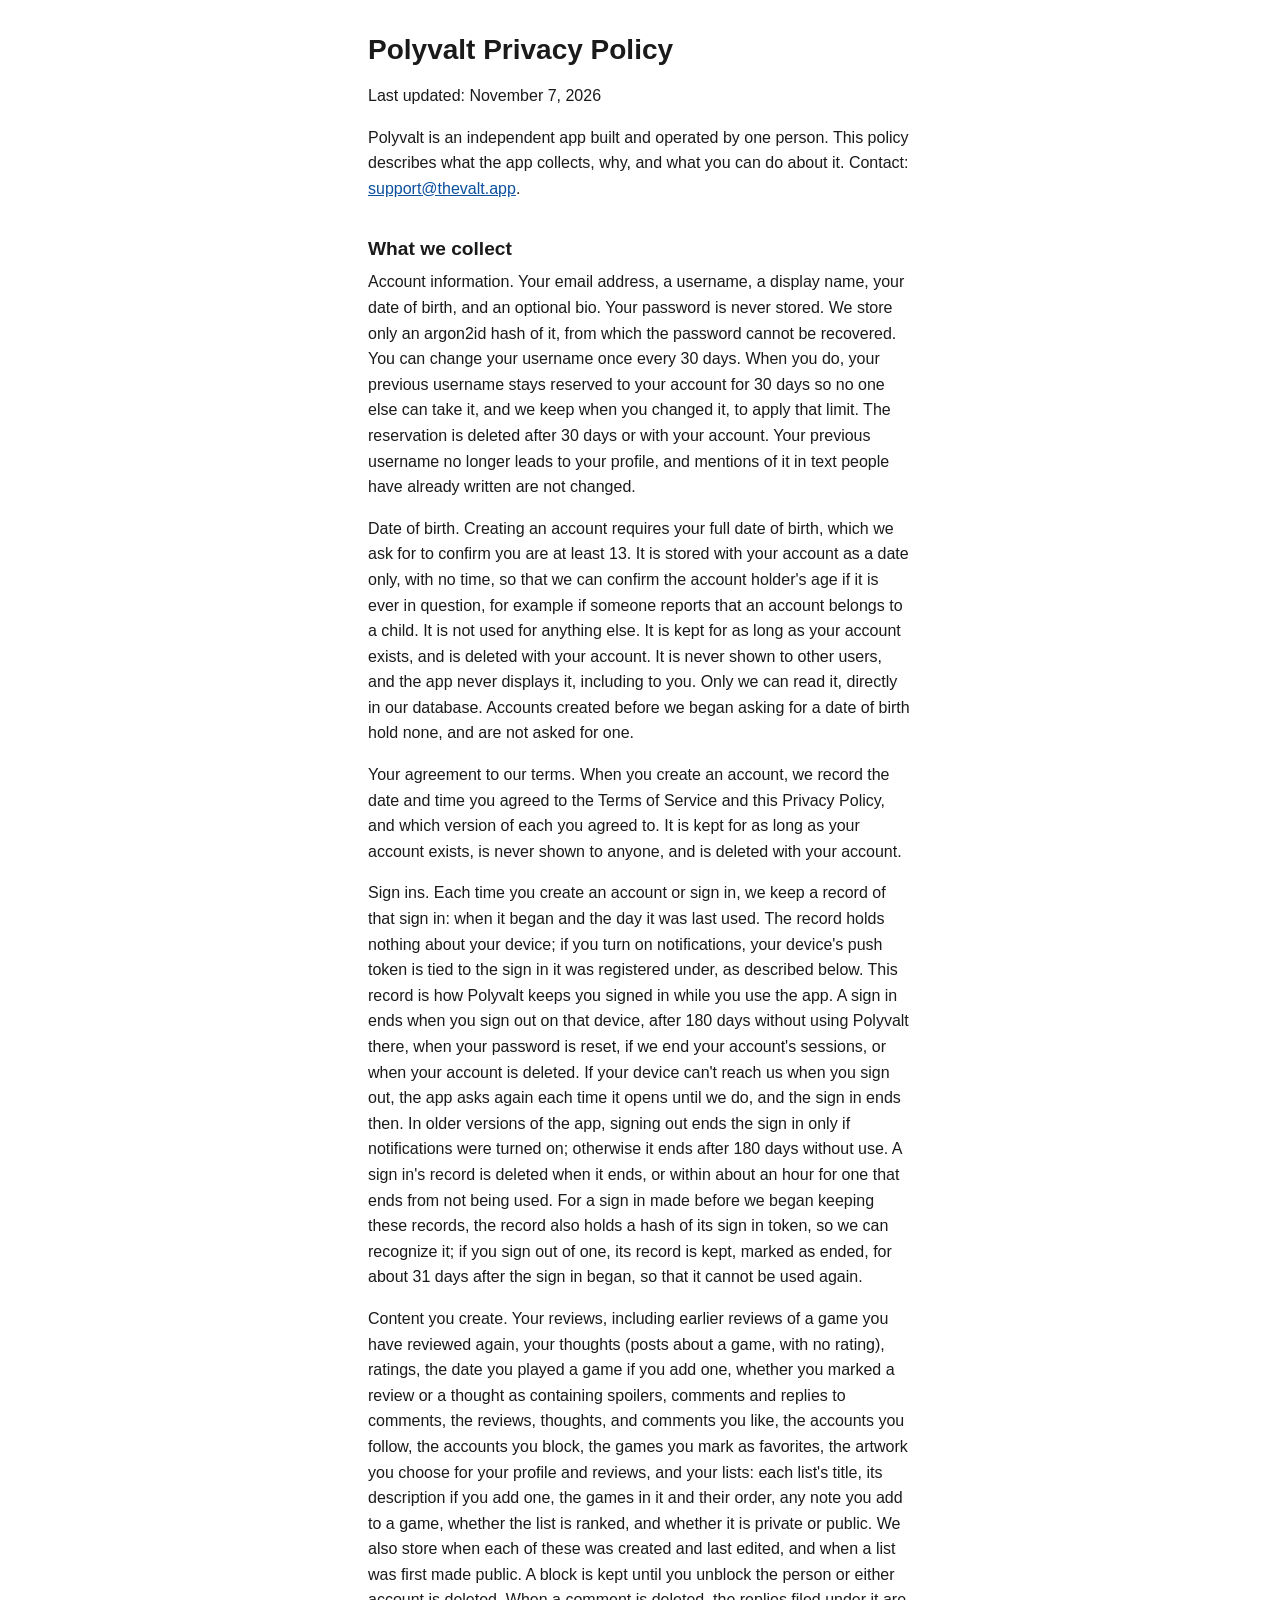
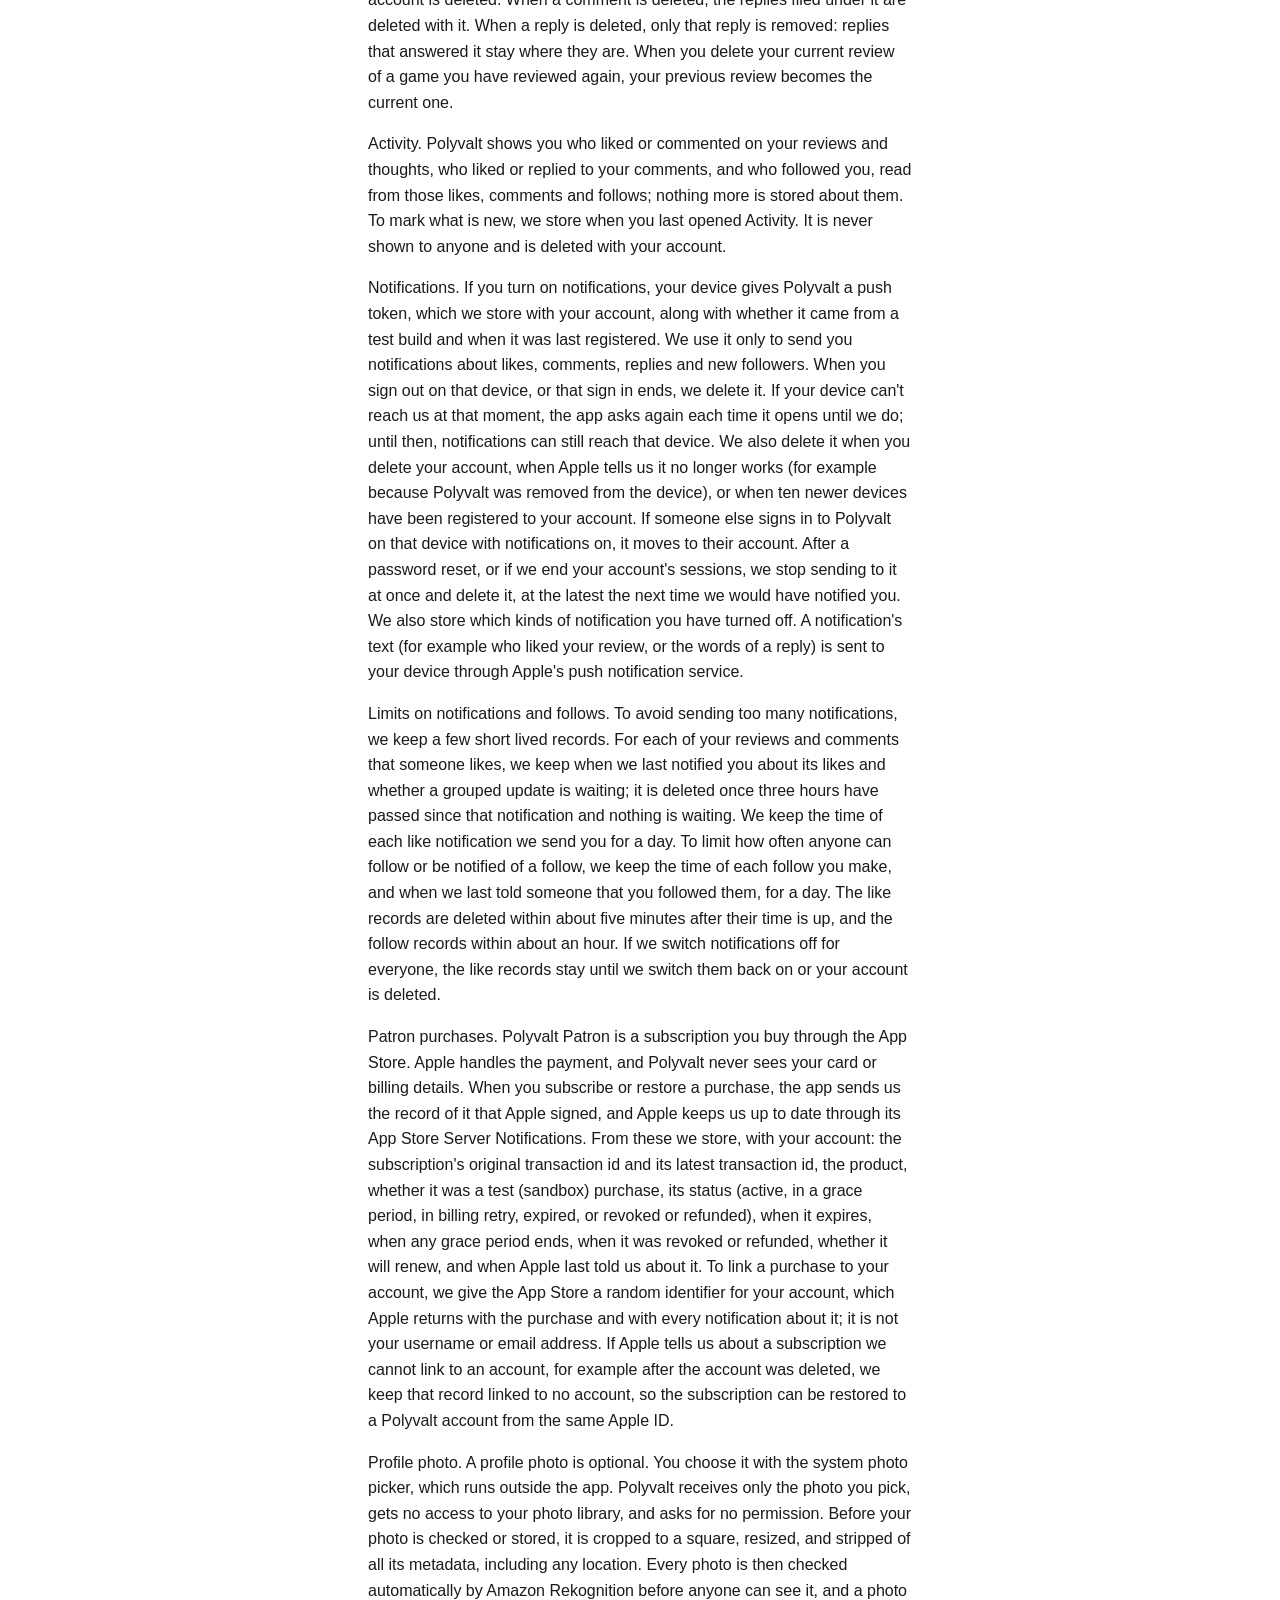
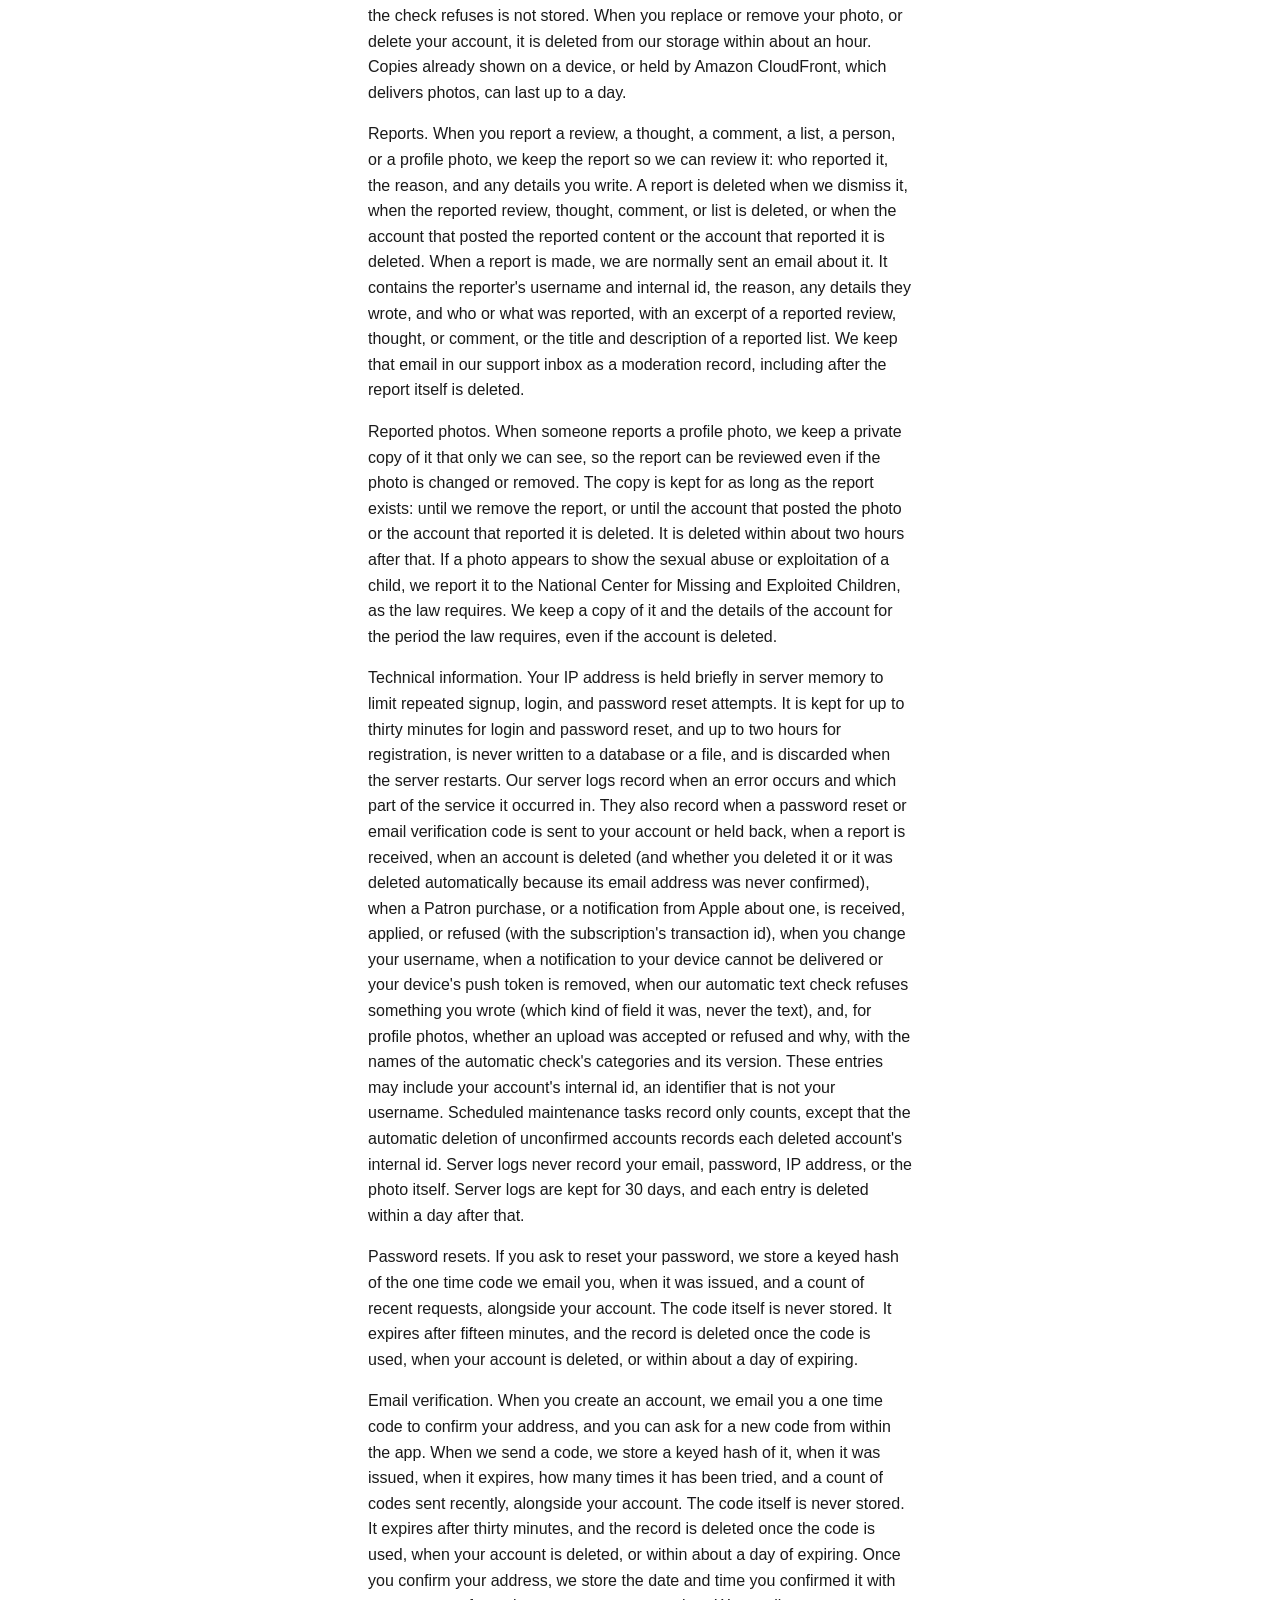
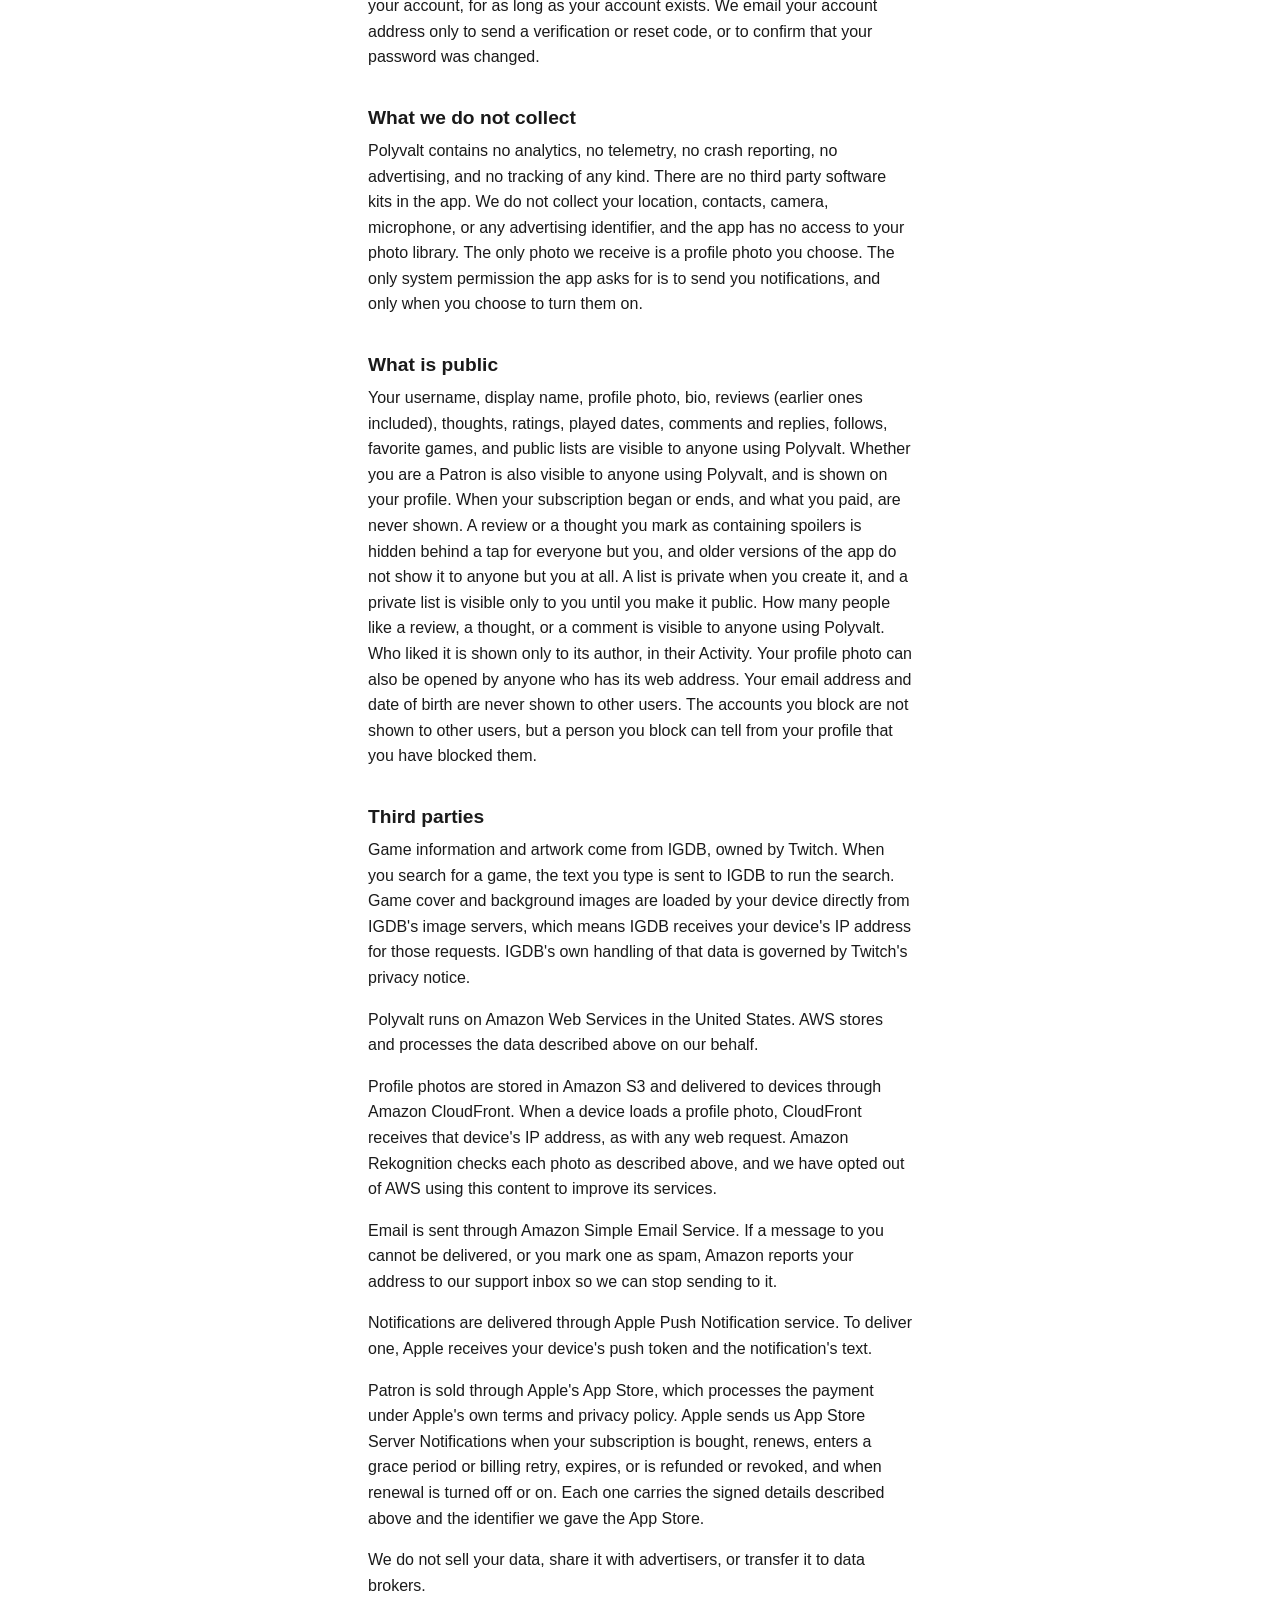
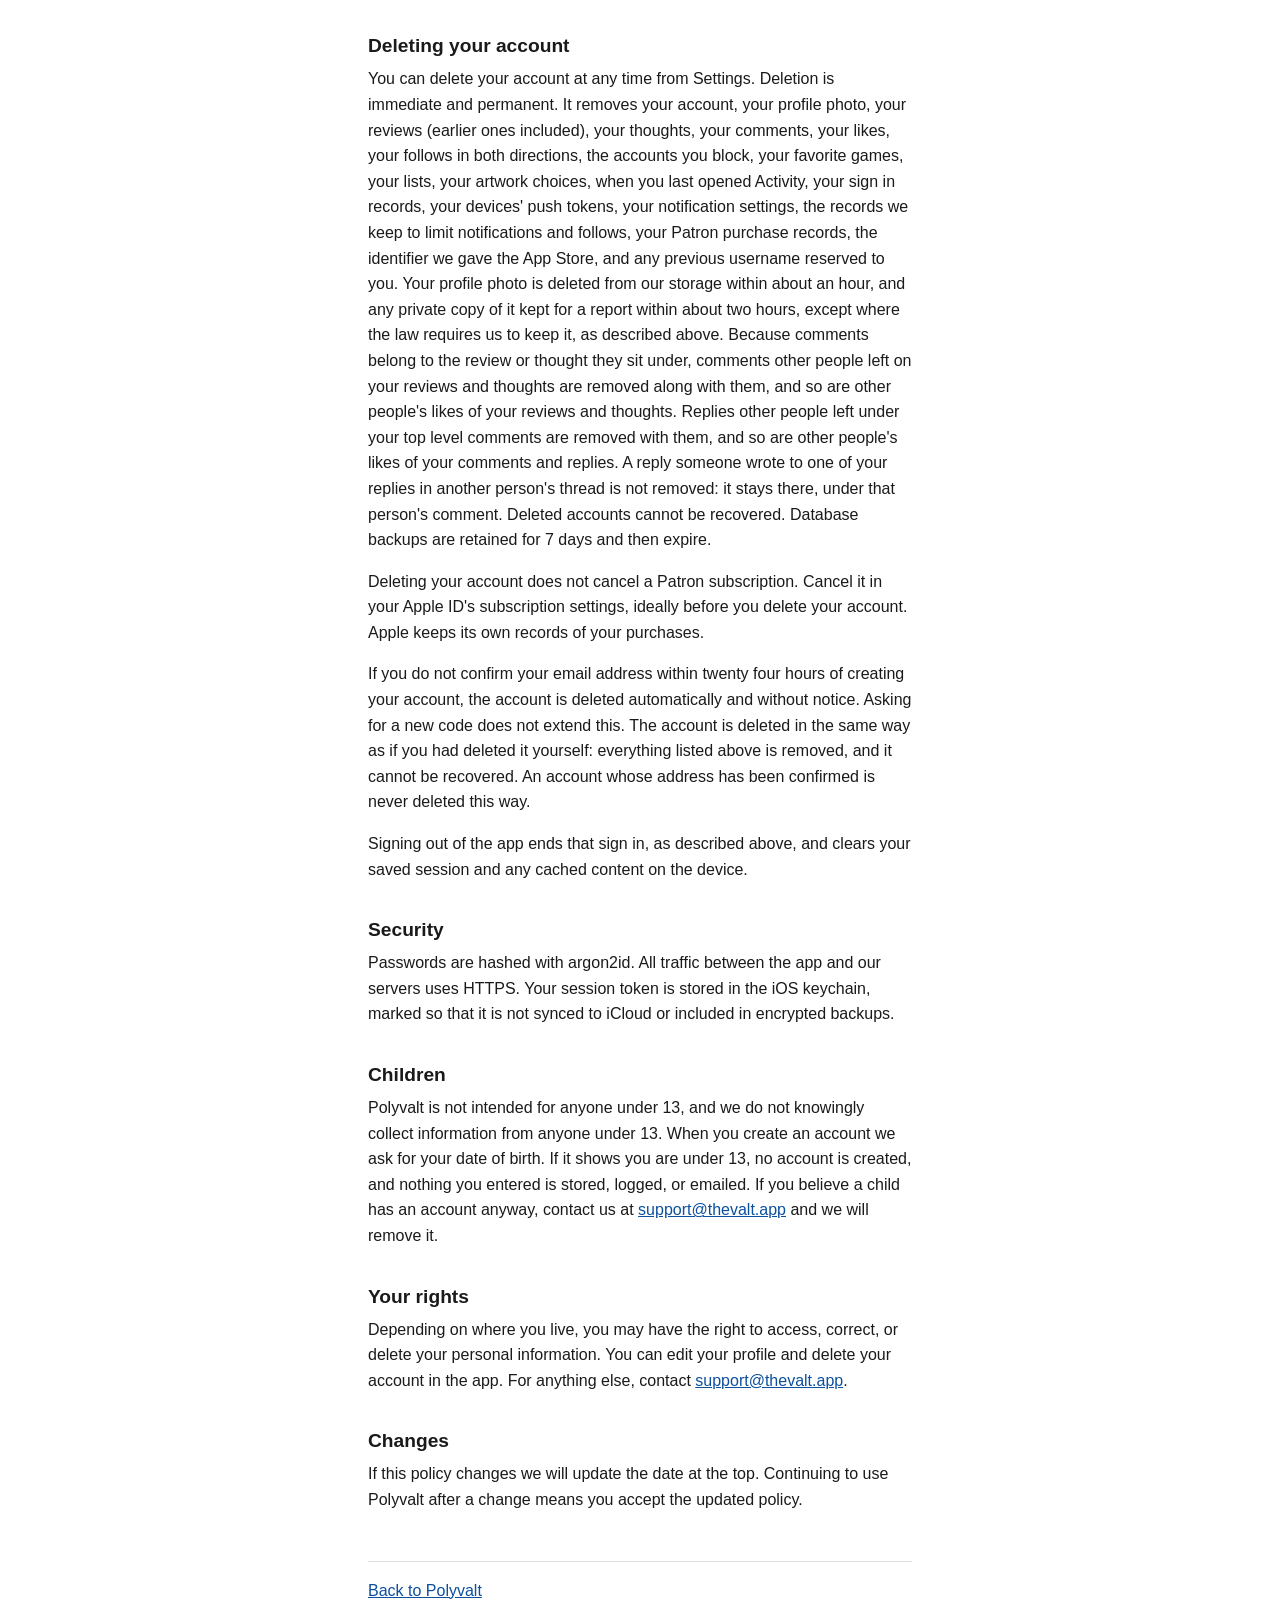
==== commit 1a189e95: "Privacy policy and terms: Valt is renamed Polyvalt The product's name changes on all three pages, an" ====
--- a/privacy.html
+++ b/privacy.html
@@ -3,16 +3,16 @@
 <head>
 <meta charset="utf-8">
 <meta name="viewport" content="width=device-width, initial-scale=1">
-<title>Privacy Policy &mdash; Valt</title>
+<title>Privacy Policy &mdash; Polyvalt</title>
 <link rel="stylesheet" href="style.css">
 </head>
 <body>
 <main>
-<h1>Valt Privacy Policy</h1>
+<h1>Polyvalt Privacy Policy</h1>
 
-<p>Last updated: October 23, 2026</p>
+<p>Last updated: November 7, 2026</p>
 
-<p>Valt is an independent app built and operated by one person. This policy describes what the app collects, why, and what you can do about it. Contact: <a href="mailto:support@thevalt.app">support@thevalt.app</a>.</p>
+<p>Polyvalt is an independent app built and operated by one person. This policy describes what the app collects, why, and what you can do about it. Contact: <a href="mailto:support@thevalt.app">support@thevalt.app</a>.</p>
 
 <h2>What we collect</h2>
 
@@ -22,19 +22,19 @@
 
 <p>Your agreement to our terms. When you create an account, we record the date and time you agreed to the Terms of Service and this Privacy Policy, and which version of each you agreed to. It is kept for as long as your account exists, is never shown to anyone, and is deleted with your account.</p>
 
-<p>Sign ins. Each time you create an account or sign in, we keep a record of that sign in: when it began and the day it was last used. The record holds nothing about your device; if you turn on notifications, your device's push token is tied to the sign in it was registered under, as described below. This record is how Valt keeps you signed in while you use the app. A sign in ends when you sign out on that device, after 180 days without using Valt there, when your password is reset, if we end your account's sessions, or when your account is deleted. If your device can't reach us when you sign out, the app asks again each time it opens until we do, and the sign in ends then. In older versions of the app, signing out ends the sign in only if notifications were turned on; otherwise it ends after 180 days without use. A sign in's record is deleted when it ends, or within about an hour for one that ends from not being used. For a sign in made before we began keeping these records, the record also holds a hash of its sign in token, so we can recognize it; if you sign out of one, its record is kept, marked as ended, for about 31 days after the sign in began, so that it cannot be used again.</p>
+<p>Sign ins. Each time you create an account or sign in, we keep a record of that sign in: when it began and the day it was last used. The record holds nothing about your device; if you turn on notifications, your device's push token is tied to the sign in it was registered under, as described below. This record is how Polyvalt keeps you signed in while you use the app. A sign in ends when you sign out on that device, after 180 days without using Polyvalt there, when your password is reset, if we end your account's sessions, or when your account is deleted. If your device can't reach us when you sign out, the app asks again each time it opens until we do, and the sign in ends then. In older versions of the app, signing out ends the sign in only if notifications were turned on; otherwise it ends after 180 days without use. A sign in's record is deleted when it ends, or within about an hour for one that ends from not being used. For a sign in made before we began keeping these records, the record also holds a hash of its sign in token, so we can recognize it; if you sign out of one, its record is kept, marked as ended, for about 31 days after the sign in began, so that it cannot be used again.</p>
 
 <p>Content you create. Your reviews, including earlier reviews of a game you have reviewed again, your thoughts (posts about a game, with no rating), ratings, the date you played a game if you add one, whether you marked a review or a thought as containing spoilers, comments and replies to comments, the reviews, thoughts, and comments you like, the accounts you follow, the accounts you block, the games you mark as favorites, the artwork you choose for your profile and reviews, and your lists: each list's title, its description if you add one, the games in it and their order, any note you add to a game, whether the list is ranked, and whether it is private or public. We also store when each of these was created and last edited, and when a list was first made public. A block is kept until you unblock the person or either account is deleted. When a comment is deleted, the replies filed under it are deleted with it. When a reply is deleted, only that reply is removed: replies that answered it stay where they are. When you delete your current review of a game you have reviewed again, your previous review becomes the current one.</p>
 
-<p>Activity. Valt shows you who liked or commented on your reviews and thoughts, who liked or replied to your comments, and who followed you, read from those likes, comments and follows; nothing more is stored about them. To mark what is new, we store when you last opened Activity. It is never shown to anyone and is deleted with your account.</p>
+<p>Activity. Polyvalt shows you who liked or commented on your reviews and thoughts, who liked or replied to your comments, and who followed you, read from those likes, comments and follows; nothing more is stored about them. To mark what is new, we store when you last opened Activity. It is never shown to anyone and is deleted with your account.</p>
 
-<p>Notifications. If you turn on notifications, your device gives Valt a push token, which we store with your account, along with whether it came from a test build and when it was last registered. We use it only to send you notifications about likes, comments, replies and new followers. When you sign out on that device, or that sign in ends, we delete it. If your device can't reach us at that moment, the app asks again each time it opens until we do; until then, notifications can still reach that device. We also delete it when you delete your account, when Apple tells us it no longer works (for example because Valt was removed from the device), or when ten newer devices have been registered to your account. If someone else signs in to Valt on that device with notifications on, it moves to their account. After a password reset, or if we end your account's sessions, we stop sending to it at once and delete it, at the latest the next time we would have notified you. We also store which kinds of notification you have turned off. A notification's text (for example who liked your review, or the words of a reply) is sent to your device through Apple's push notification service.</p>
+<p>Notifications. If you turn on notifications, your device gives Polyvalt a push token, which we store with your account, along with whether it came from a test build and when it was last registered. We use it only to send you notifications about likes, comments, replies and new followers. When you sign out on that device, or that sign in ends, we delete it. If your device can't reach us at that moment, the app asks again each time it opens until we do; until then, notifications can still reach that device. We also delete it when you delete your account, when Apple tells us it no longer works (for example because Polyvalt was removed from the device), or when ten newer devices have been registered to your account. If someone else signs in to Polyvalt on that device with notifications on, it moves to their account. After a password reset, or if we end your account's sessions, we stop sending to it at once and delete it, at the latest the next time we would have notified you. We also store which kinds of notification you have turned off. A notification's text (for example who liked your review, or the words of a reply) is sent to your device through Apple's push notification service.</p>
 
 <p>Limits on notifications and follows. To avoid sending too many notifications, we keep a few short lived records. For each of your reviews and comments that someone likes, we keep when we last notified you about its likes and whether a grouped update is waiting; it is deleted once three hours have passed since that notification and nothing is waiting. We keep the time of each like notification we send you for a day. To limit how often anyone can follow or be notified of a follow, we keep the time of each follow you make, and when we last told someone that you followed them, for a day. The like records are deleted within about five minutes after their time is up, and the follow records within about an hour. If we switch notifications off for everyone, the like records stay until we switch them back on or your account is deleted.</p>
 
-<p>Patron purchases. Valt Patron is a subscription you buy through the App Store. Apple handles the payment, and Valt never sees your card or billing details. When you subscribe or restore a purchase, the app sends us the record of it that Apple signed, and Apple keeps us up to date through its App Store Server Notifications. From these we store, with your account: the subscription's original transaction id and its latest transaction id, the product, whether it was a test (sandbox) purchase, its status (active, in a grace period, in billing retry, expired, or revoked or refunded), when it expires, when any grace period ends, when it was revoked or refunded, whether it will renew, and when Apple last told us about it. To link a purchase to your account, we give the App Store a random identifier for your account, which Apple returns with the purchase and with every notification about it; it is not your username or email address. If Apple tells us about a subscription we cannot link to an account, for example after the account was deleted, we keep that record linked to no account, so the subscription can be restored to a Valt account from the same Apple ID.</p>
+<p>Patron purchases. Polyvalt Patron is a subscription you buy through the App Store. Apple handles the payment, and Polyvalt never sees your card or billing details. When you subscribe or restore a purchase, the app sends us the record of it that Apple signed, and Apple keeps us up to date through its App Store Server Notifications. From these we store, with your account: the subscription's original transaction id and its latest transaction id, the product, whether it was a test (sandbox) purchase, its status (active, in a grace period, in billing retry, expired, or revoked or refunded), when it expires, when any grace period ends, when it was revoked or refunded, whether it will renew, and when Apple last told us about it. To link a purchase to your account, we give the App Store a random identifier for your account, which Apple returns with the purchase and with every notification about it; it is not your username or email address. If Apple tells us about a subscription we cannot link to an account, for example after the account was deleted, we keep that record linked to no account, so the subscription can be restored to a Polyvalt account from the same Apple ID.</p>
 
-<p>Profile photo. A profile photo is optional. You choose it with the system photo picker, which runs outside the app. Valt receives only the photo you pick, gets no access to your photo library, and asks for no permission. Before your photo is checked or stored, it is cropped to a square, resized, and stripped of all its metadata, including any location. Every photo is then checked automatically by Amazon Rekognition before anyone can see it, and a photo the check refuses is not stored. When you replace or remove your photo, or delete your account, it is deleted from our storage within about an hour. Copies already shown on a device, or held by Amazon CloudFront, which delivers photos, can last up to a day.</p>
+<p>Profile photo. A profile photo is optional. You choose it with the system photo picker, which runs outside the app. Polyvalt receives only the photo you pick, gets no access to your photo library, and asks for no permission. Before your photo is checked or stored, it is cropped to a square, resized, and stripped of all its metadata, including any location. Every photo is then checked automatically by Amazon Rekognition before anyone can see it, and a photo the check refuses is not stored. When you replace or remove your photo, or delete your account, it is deleted from our storage within about an hour. Copies already shown on a device, or held by Amazon CloudFront, which delivers photos, can last up to a day.</p>
 
 <p>Reports. When you report a review, a thought, a comment, a list, a person, or a profile photo, we keep the report so we can review it: who reported it, the reason, and any details you write. A report is deleted when we dismiss it, when the reported review, thought, comment, or list is deleted, or when the account that posted the reported content or the account that reported it is deleted. When a report is made, we are normally sent an email about it. It contains the reporter's username and internal id, the reason, any details they wrote, and who or what was reported, with an excerpt of a reported review, thought, or comment, or the title and description of a reported list. We keep that email in our support inbox as a moderation record, including after the report itself is deleted.</p>
 
@@ -48,17 +48,17 @@
 
 <h2>What we do not collect</h2>
 
-<p>Valt contains no analytics, no telemetry, no crash reporting, no advertising, and no tracking of any kind. There are no third party software kits in the app. We do not collect your location, contacts, camera, microphone, or any advertising identifier, and the app has no access to your photo library. The only photo we receive is a profile photo you choose. The only system permission the app asks for is to send you notifications, and only when you choose to turn them on.</p>
+<p>Polyvalt contains no analytics, no telemetry, no crash reporting, no advertising, and no tracking of any kind. There are no third party software kits in the app. We do not collect your location, contacts, camera, microphone, or any advertising identifier, and the app has no access to your photo library. The only photo we receive is a profile photo you choose. The only system permission the app asks for is to send you notifications, and only when you choose to turn them on.</p>
 
 <h2>What is public</h2>
 
-<p>Your username, display name, profile photo, bio, reviews (earlier ones included), thoughts, ratings, played dates, comments and replies, follows, favorite games, and public lists are visible to anyone using Valt. Whether you are a Patron is also visible to anyone using Valt, and is shown on your profile. When your subscription began or ends, and what you paid, are never shown. A review or a thought you mark as containing spoilers is hidden behind a tap for everyone but you, and older versions of the app do not show it to anyone but you at all. A list is private when you create it, and a private list is visible only to you until you make it public. How many people like a review, a thought, or a comment is visible to anyone using Valt. Who liked it is shown only to its author, in their Activity. Your profile photo can also be opened by anyone who has its web address. Your email address and date of birth are never shown to other users. The accounts you block are not shown to other users, but a person you block can tell from your profile that you have blocked them.</p>
+<p>Your username, display name, profile photo, bio, reviews (earlier ones included), thoughts, ratings, played dates, comments and replies, follows, favorite games, and public lists are visible to anyone using Polyvalt. Whether you are a Patron is also visible to anyone using Polyvalt, and is shown on your profile. When your subscription began or ends, and what you paid, are never shown. A review or a thought you mark as containing spoilers is hidden behind a tap for everyone but you, and older versions of the app do not show it to anyone but you at all. A list is private when you create it, and a private list is visible only to you until you make it public. How many people like a review, a thought, or a comment is visible to anyone using Polyvalt. Who liked it is shown only to its author, in their Activity. Your profile photo can also be opened by anyone who has its web address. Your email address and date of birth are never shown to other users. The accounts you block are not shown to other users, but a person you block can tell from your profile that you have blocked them.</p>
 
 <h2>Third parties</h2>
 
 <p>Game information and artwork come from IGDB, owned by Twitch. When you search for a game, the text you type is sent to IGDB to run the search. Game cover and background images are loaded by your device directly from IGDB's image servers, which means IGDB receives your device's IP address for those requests. IGDB's own handling of that data is governed by Twitch's privacy notice.</p>
 
-<p>Valt runs on Amazon Web Services in the United States. AWS stores and processes the data described above on our behalf.</p>
+<p>Polyvalt runs on Amazon Web Services in the United States. AWS stores and processes the data described above on our behalf.</p>
 
 <p>Profile photos are stored in Amazon S3 and delivered to devices through Amazon CloudFront. When a device loads a profile photo, CloudFront receives that device's IP address, as with any web request. Amazon Rekognition checks each photo as described above, and we have opted out of AWS using this content to improve its services.</p>
 
@@ -86,7 +86,7 @@
 
 <h2>Children</h2>
 
-<p>Valt is not intended for anyone under 13, and we do not knowingly collect information from anyone under 13. When you create an account we ask for your date of birth. If it shows you are under 13, no account is created, and nothing you entered is stored, logged, or emailed. If you believe a child has an account anyway, contact us at <a href="mailto:support@thevalt.app">support@thevalt.app</a> and we will remove it.</p>
+<p>Polyvalt is not intended for anyone under 13, and we do not knowingly collect information from anyone under 13. When you create an account we ask for your date of birth. If it shows you are under 13, no account is created, and nothing you entered is stored, logged, or emailed. If you believe a child has an account anyway, contact us at <a href="mailto:support@thevalt.app">support@thevalt.app</a> and we will remove it.</p>
 
 <h2>Your rights</h2>
 
@@ -94,10 +94,10 @@
 
 <h2>Changes</h2>
 
-<p>If this policy changes we will update the date at the top. Continuing to use Valt after a change means you accept the updated policy.</p>
+<p>If this policy changes we will update the date at the top. Continuing to use Polyvalt after a change means you accept the updated policy.</p>
 
 <footer>
-<p><a href="index.html">Back to Valt</a></p>
+<p><a href="index.html">Back to Polyvalt</a></p>
 </footer>
 </main>
 </body>
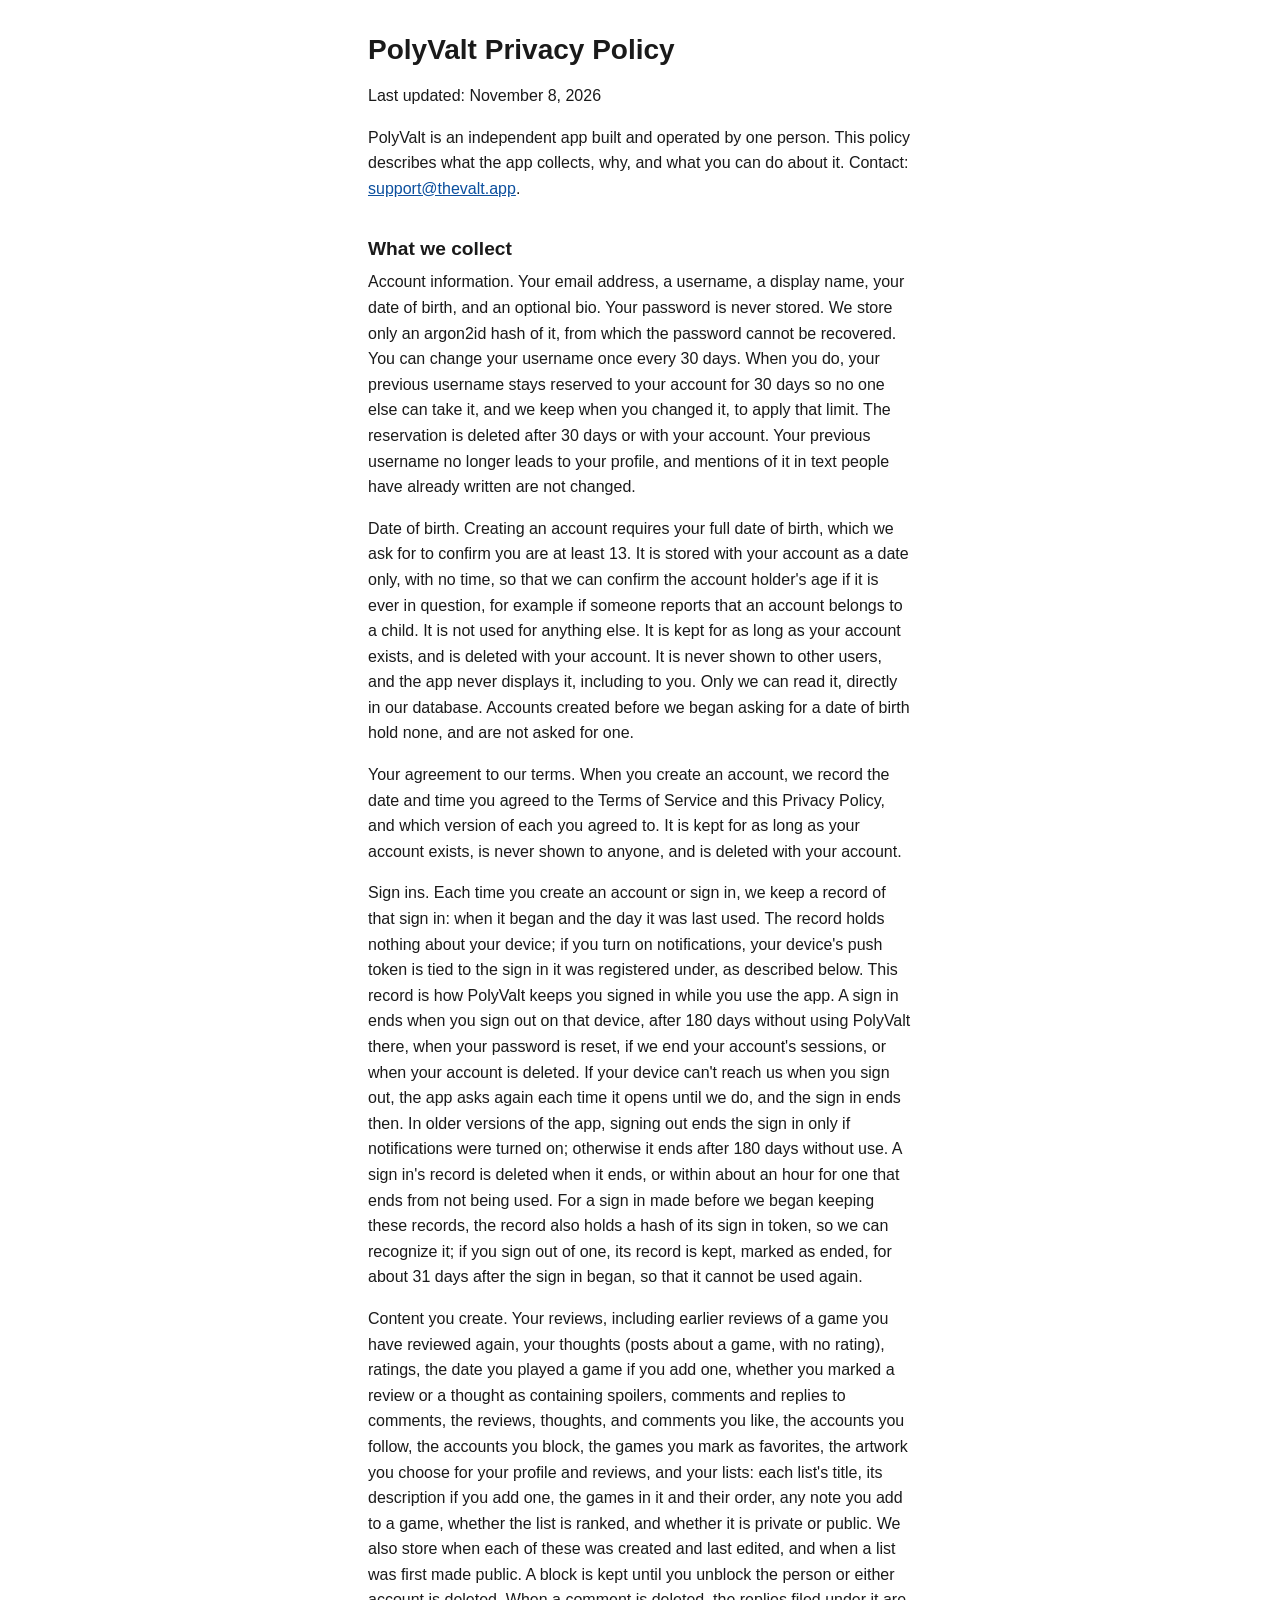
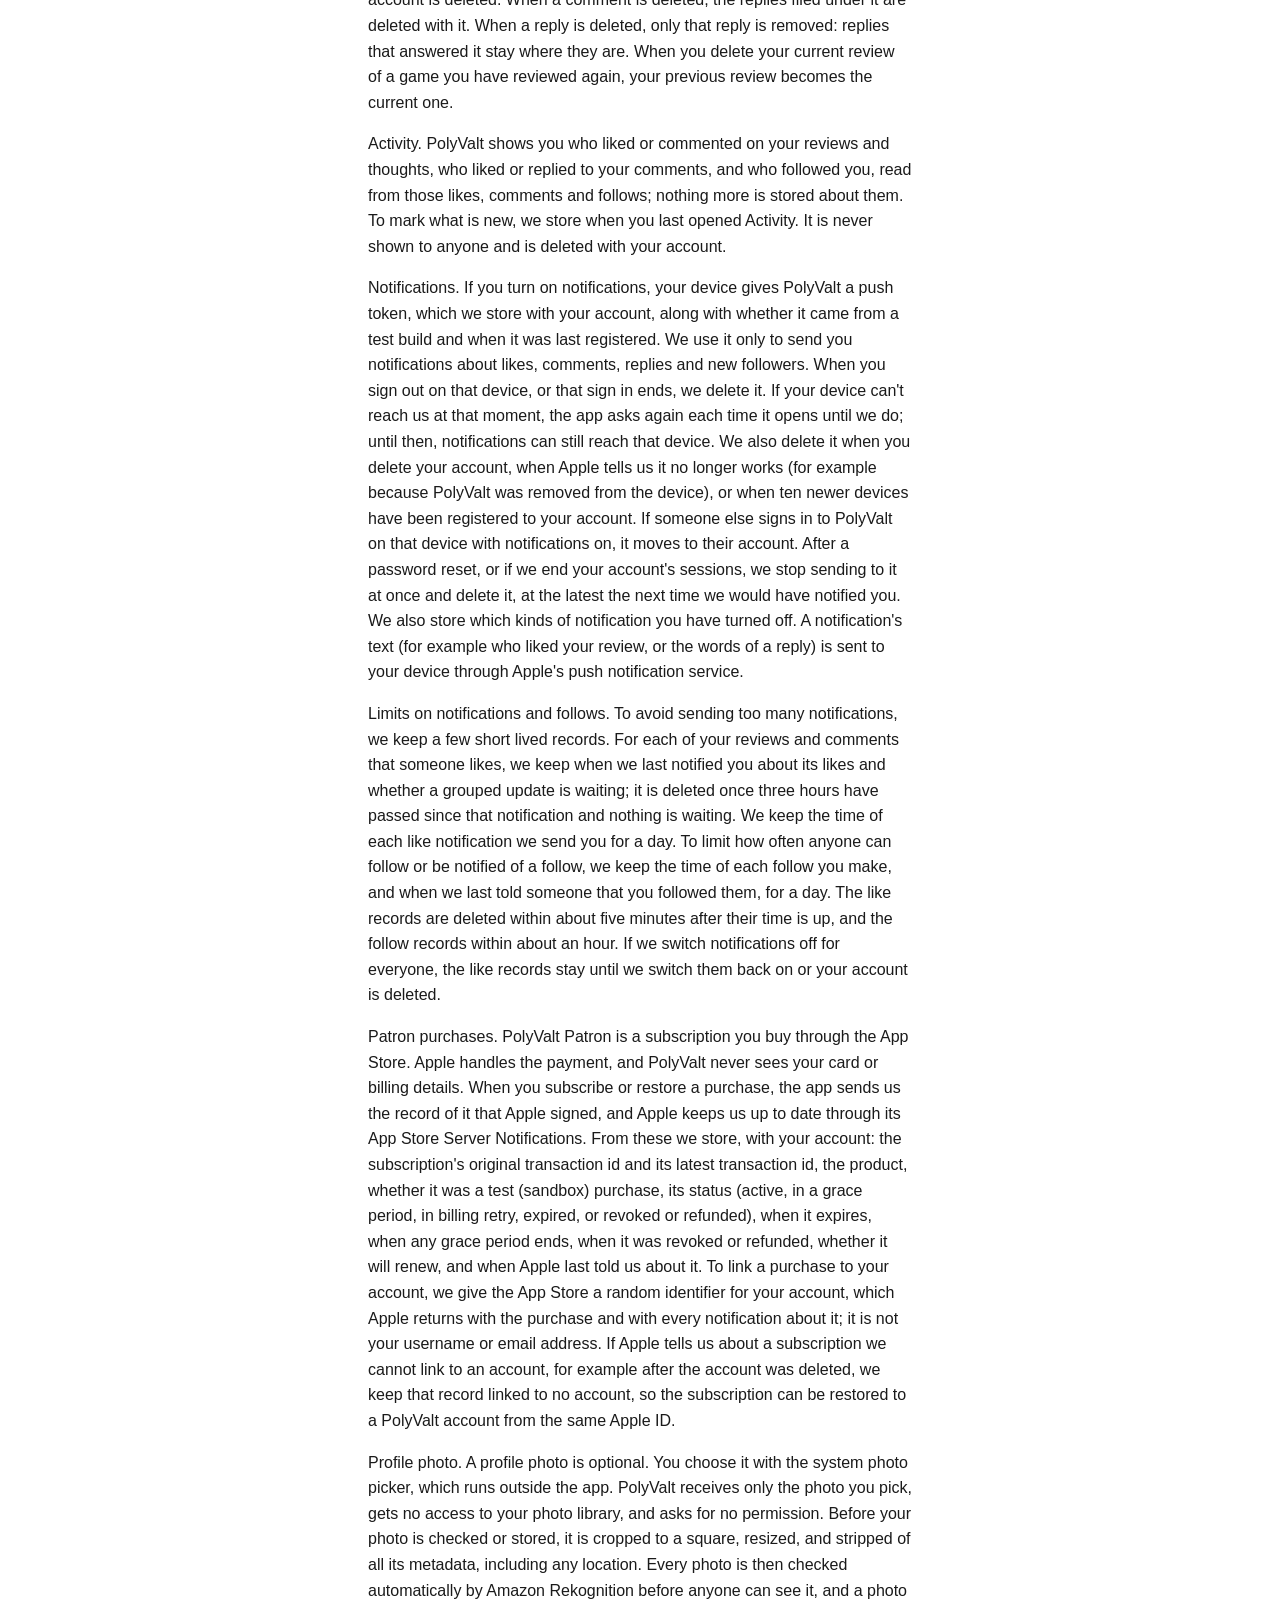
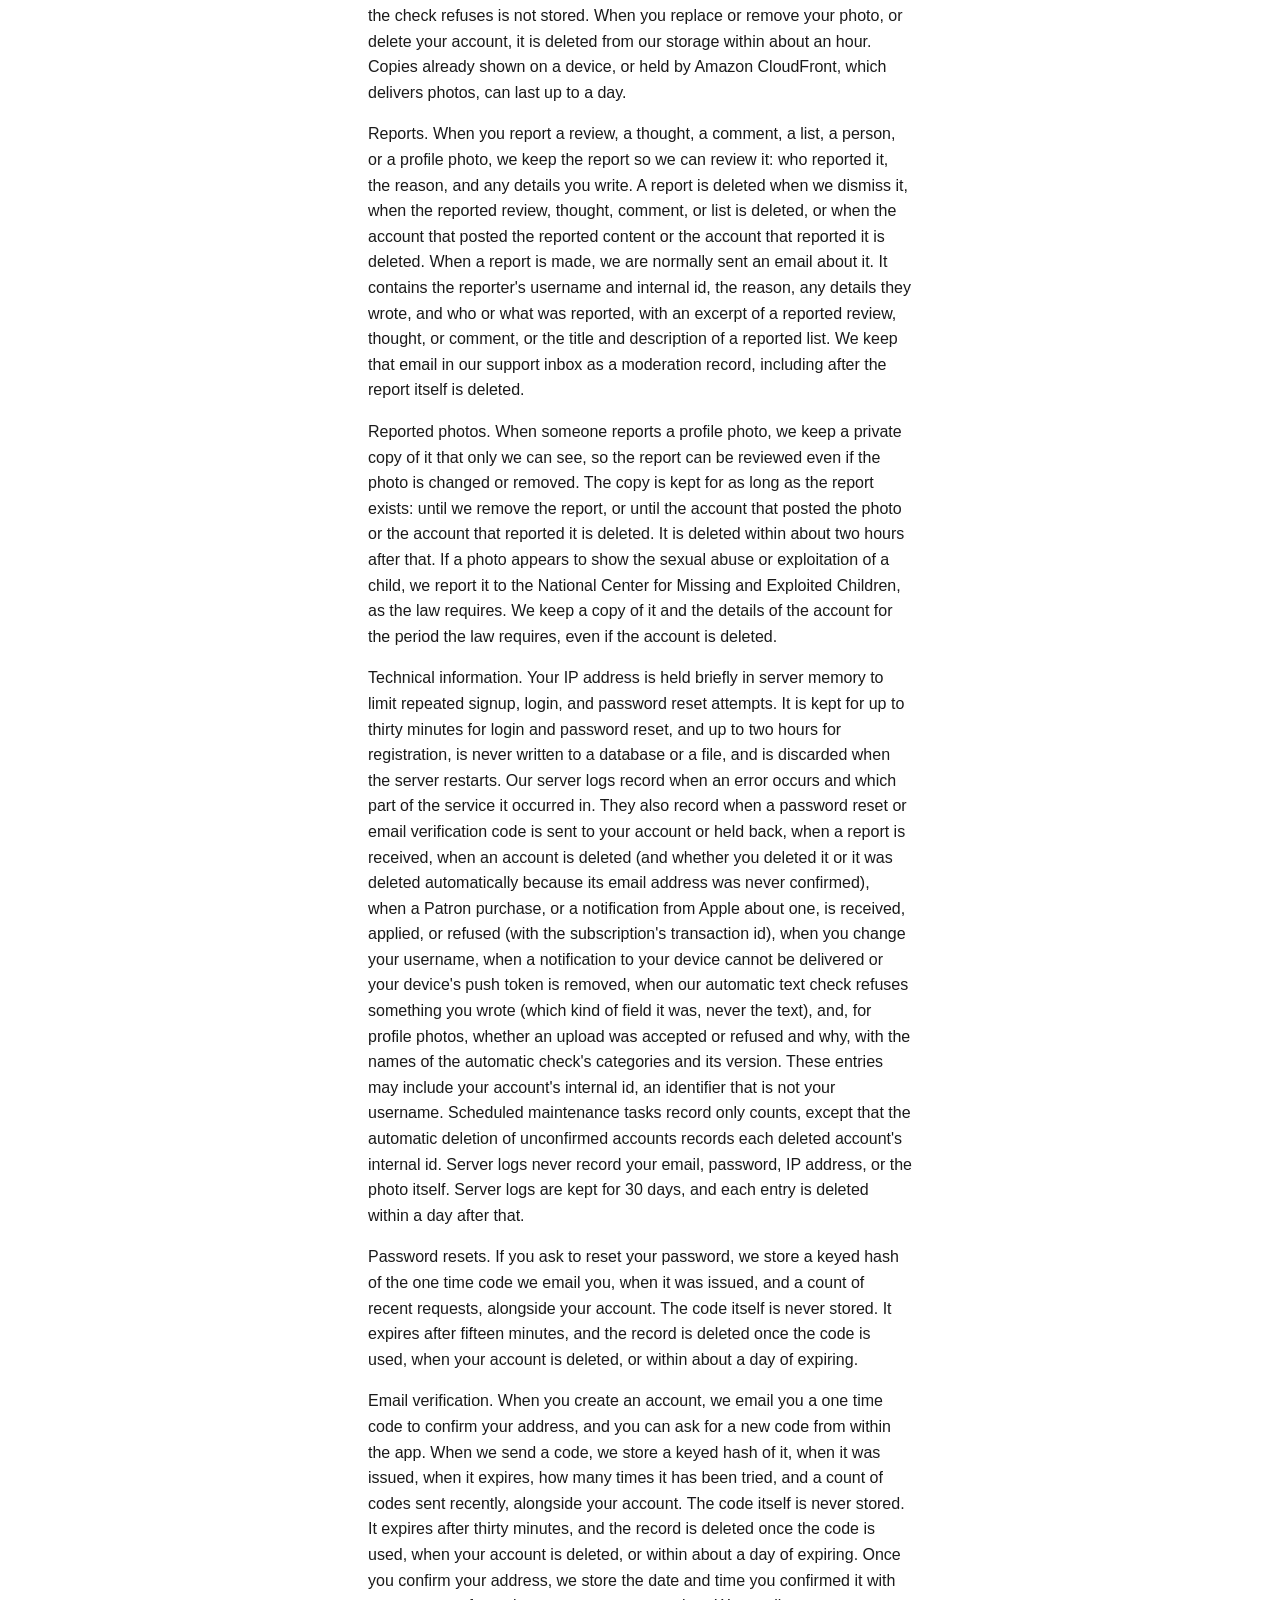
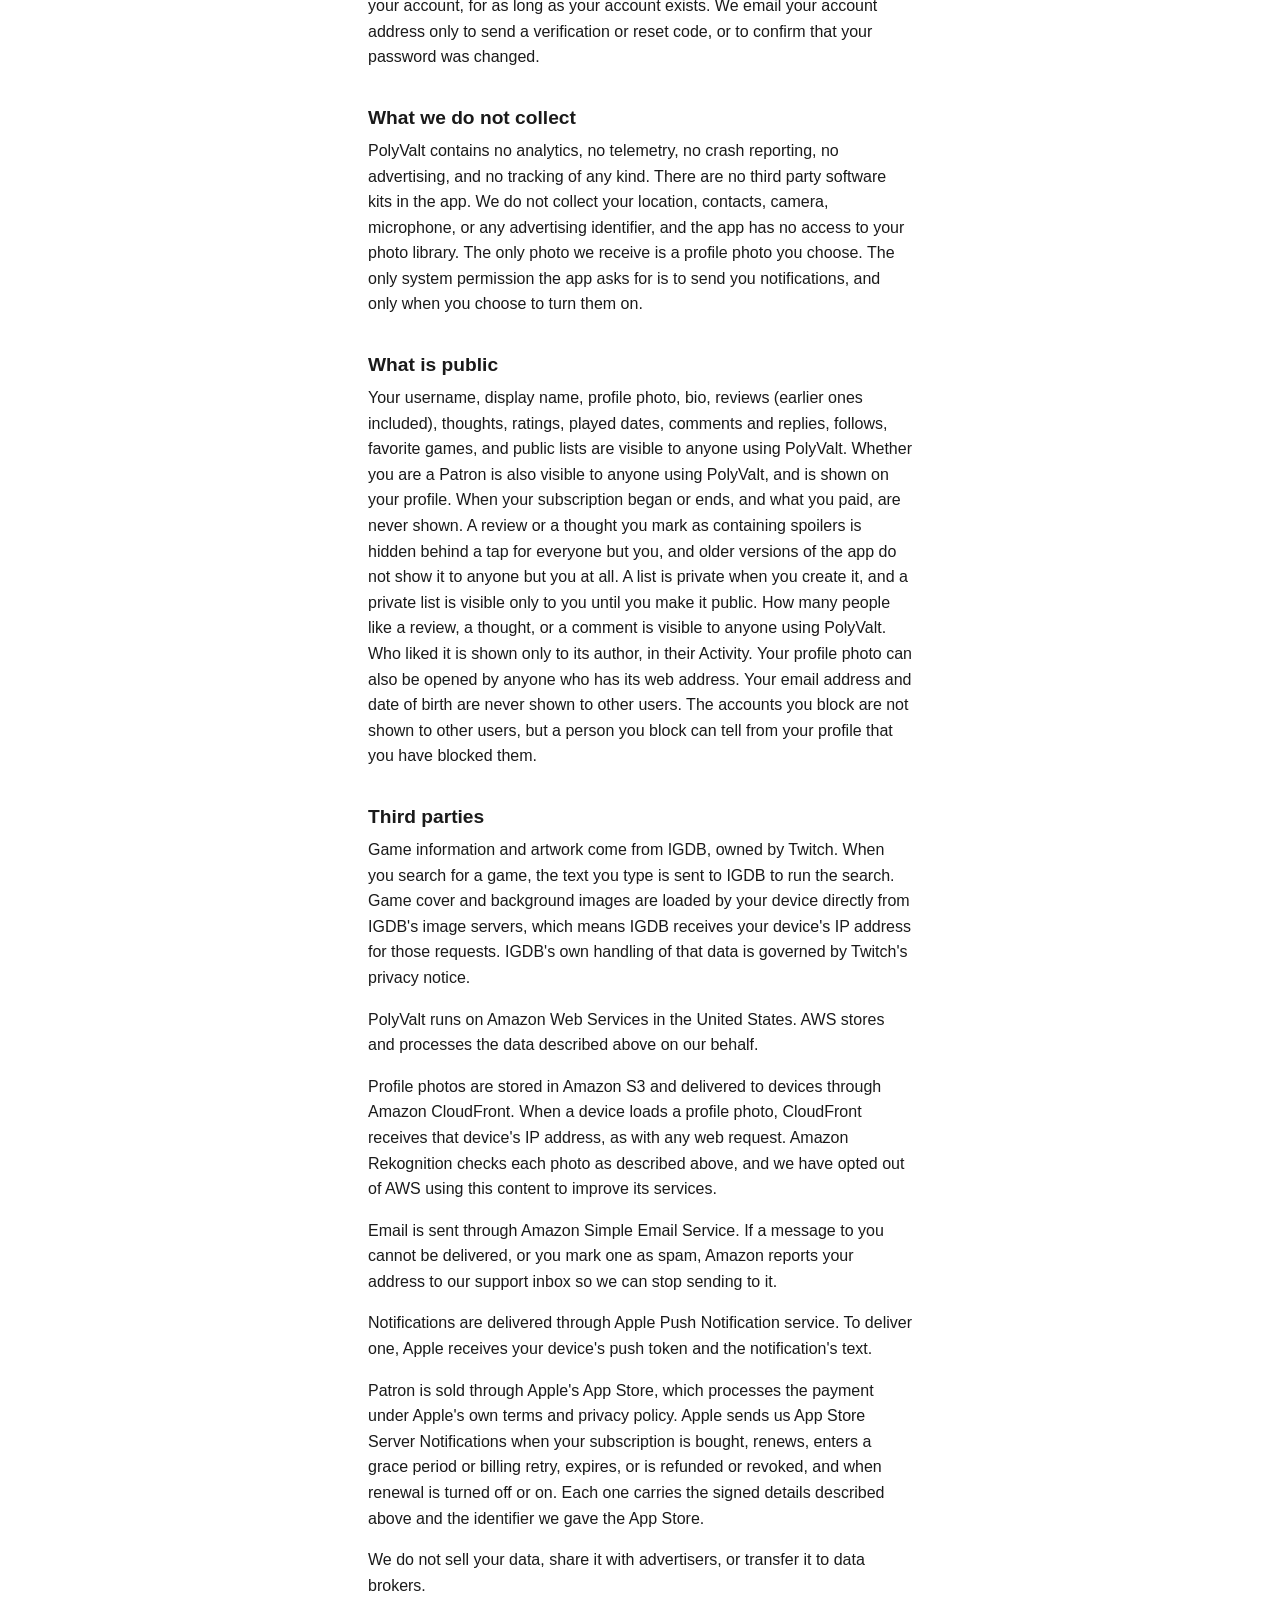
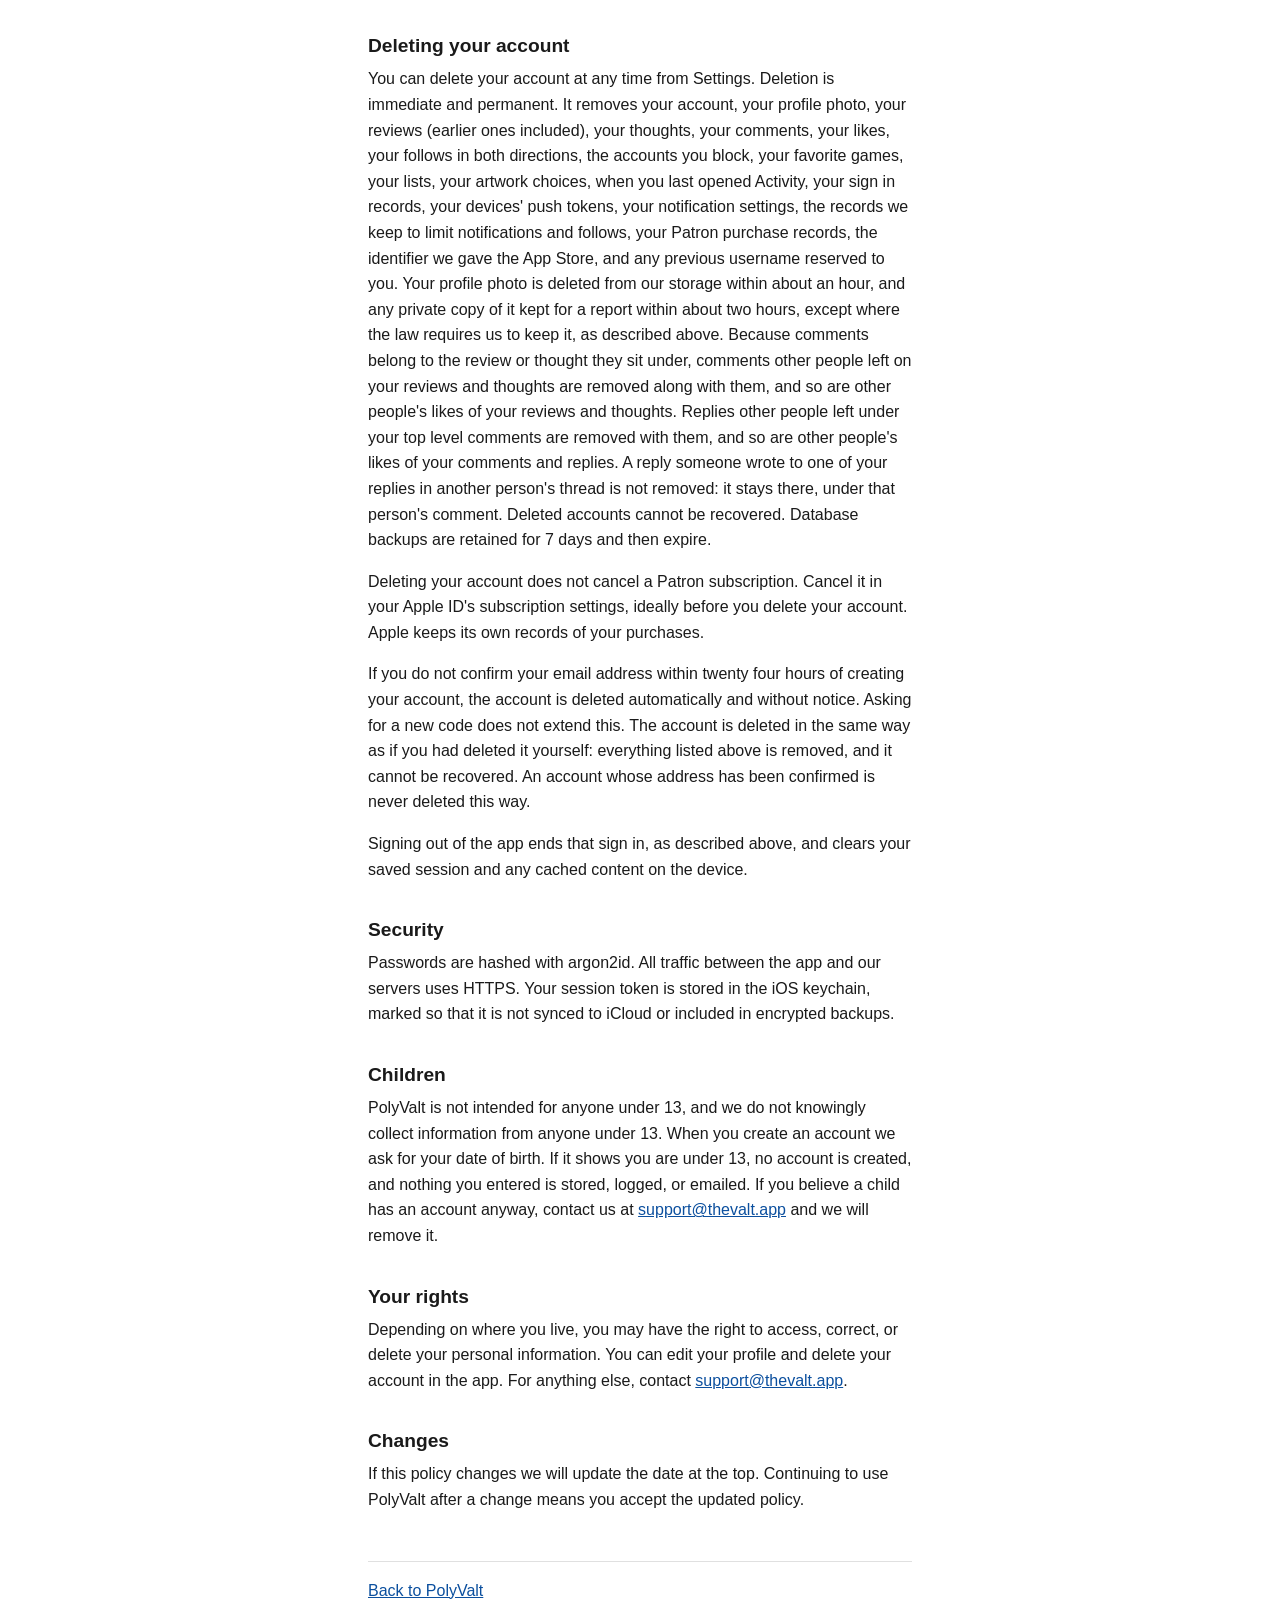
==== commit 513781a7: "Privacy policy and terms: the name is spelled PolyValt Only the spelling changes, Polyvalt to PolyVa" ====
--- a/privacy.html
+++ b/privacy.html
@@ -3,16 +3,16 @@
 <head>
 <meta charset="utf-8">
 <meta name="viewport" content="width=device-width, initial-scale=1">
-<title>Privacy Policy &mdash; Polyvalt</title>
+<title>Privacy Policy &mdash; PolyValt</title>
 <link rel="stylesheet" href="style.css">
 </head>
 <body>
 <main>
-<h1>Polyvalt Privacy Policy</h1>
+<h1>PolyValt Privacy Policy</h1>
 
-<p>Last updated: November 7, 2026</p>
+<p>Last updated: November 8, 2026</p>
 
-<p>Polyvalt is an independent app built and operated by one person. This policy describes what the app collects, why, and what you can do about it. Contact: <a href="mailto:support@thevalt.app">support@thevalt.app</a>.</p>
+<p>PolyValt is an independent app built and operated by one person. This policy describes what the app collects, why, and what you can do about it. Contact: <a href="mailto:support@thevalt.app">support@thevalt.app</a>.</p>
 
 <h2>What we collect</h2>
 
@@ -22,19 +22,19 @@
 
 <p>Your agreement to our terms. When you create an account, we record the date and time you agreed to the Terms of Service and this Privacy Policy, and which version of each you agreed to. It is kept for as long as your account exists, is never shown to anyone, and is deleted with your account.</p>
 
-<p>Sign ins. Each time you create an account or sign in, we keep a record of that sign in: when it began and the day it was last used. The record holds nothing about your device; if you turn on notifications, your device's push token is tied to the sign in it was registered under, as described below. This record is how Polyvalt keeps you signed in while you use the app. A sign in ends when you sign out on that device, after 180 days without using Polyvalt there, when your password is reset, if we end your account's sessions, or when your account is deleted. If your device can't reach us when you sign out, the app asks again each time it opens until we do, and the sign in ends then. In older versions of the app, signing out ends the sign in only if notifications were turned on; otherwise it ends after 180 days without use. A sign in's record is deleted when it ends, or within about an hour for one that ends from not being used. For a sign in made before we began keeping these records, the record also holds a hash of its sign in token, so we can recognize it; if you sign out of one, its record is kept, marked as ended, for about 31 days after the sign in began, so that it cannot be used again.</p>
+<p>Sign ins. Each time you create an account or sign in, we keep a record of that sign in: when it began and the day it was last used. The record holds nothing about your device; if you turn on notifications, your device's push token is tied to the sign in it was registered under, as described below. This record is how PolyValt keeps you signed in while you use the app. A sign in ends when you sign out on that device, after 180 days without using PolyValt there, when your password is reset, if we end your account's sessions, or when your account is deleted. If your device can't reach us when you sign out, the app asks again each time it opens until we do, and the sign in ends then. In older versions of the app, signing out ends the sign in only if notifications were turned on; otherwise it ends after 180 days without use. A sign in's record is deleted when it ends, or within about an hour for one that ends from not being used. For a sign in made before we began keeping these records, the record also holds a hash of its sign in token, so we can recognize it; if you sign out of one, its record is kept, marked as ended, for about 31 days after the sign in began, so that it cannot be used again.</p>
 
 <p>Content you create. Your reviews, including earlier reviews of a game you have reviewed again, your thoughts (posts about a game, with no rating), ratings, the date you played a game if you add one, whether you marked a review or a thought as containing spoilers, comments and replies to comments, the reviews, thoughts, and comments you like, the accounts you follow, the accounts you block, the games you mark as favorites, the artwork you choose for your profile and reviews, and your lists: each list's title, its description if you add one, the games in it and their order, any note you add to a game, whether the list is ranked, and whether it is private or public. We also store when each of these was created and last edited, and when a list was first made public. A block is kept until you unblock the person or either account is deleted. When a comment is deleted, the replies filed under it are deleted with it. When a reply is deleted, only that reply is removed: replies that answered it stay where they are. When you delete your current review of a game you have reviewed again, your previous review becomes the current one.</p>
 
-<p>Activity. Polyvalt shows you who liked or commented on your reviews and thoughts, who liked or replied to your comments, and who followed you, read from those likes, comments and follows; nothing more is stored about them. To mark what is new, we store when you last opened Activity. It is never shown to anyone and is deleted with your account.</p>
+<p>Activity. PolyValt shows you who liked or commented on your reviews and thoughts, who liked or replied to your comments, and who followed you, read from those likes, comments and follows; nothing more is stored about them. To mark what is new, we store when you last opened Activity. It is never shown to anyone and is deleted with your account.</p>
 
-<p>Notifications. If you turn on notifications, your device gives Polyvalt a push token, which we store with your account, along with whether it came from a test build and when it was last registered. We use it only to send you notifications about likes, comments, replies and new followers. When you sign out on that device, or that sign in ends, we delete it. If your device can't reach us at that moment, the app asks again each time it opens until we do; until then, notifications can still reach that device. We also delete it when you delete your account, when Apple tells us it no longer works (for example because Polyvalt was removed from the device), or when ten newer devices have been registered to your account. If someone else signs in to Polyvalt on that device with notifications on, it moves to their account. After a password reset, or if we end your account's sessions, we stop sending to it at once and delete it, at the latest the next time we would have notified you. We also store which kinds of notification you have turned off. A notification's text (for example who liked your review, or the words of a reply) is sent to your device through Apple's push notification service.</p>
+<p>Notifications. If you turn on notifications, your device gives PolyValt a push token, which we store with your account, along with whether it came from a test build and when it was last registered. We use it only to send you notifications about likes, comments, replies and new followers. When you sign out on that device, or that sign in ends, we delete it. If your device can't reach us at that moment, the app asks again each time it opens until we do; until then, notifications can still reach that device. We also delete it when you delete your account, when Apple tells us it no longer works (for example because PolyValt was removed from the device), or when ten newer devices have been registered to your account. If someone else signs in to PolyValt on that device with notifications on, it moves to their account. After a password reset, or if we end your account's sessions, we stop sending to it at once and delete it, at the latest the next time we would have notified you. We also store which kinds of notification you have turned off. A notification's text (for example who liked your review, or the words of a reply) is sent to your device through Apple's push notification service.</p>
 
 <p>Limits on notifications and follows. To avoid sending too many notifications, we keep a few short lived records. For each of your reviews and comments that someone likes, we keep when we last notified you about its likes and whether a grouped update is waiting; it is deleted once three hours have passed since that notification and nothing is waiting. We keep the time of each like notification we send you for a day. To limit how often anyone can follow or be notified of a follow, we keep the time of each follow you make, and when we last told someone that you followed them, for a day. The like records are deleted within about five minutes after their time is up, and the follow records within about an hour. If we switch notifications off for everyone, the like records stay until we switch them back on or your account is deleted.</p>
 
-<p>Patron purchases. Polyvalt Patron is a subscription you buy through the App Store. Apple handles the payment, and Polyvalt never sees your card or billing details. When you subscribe or restore a purchase, the app sends us the record of it that Apple signed, and Apple keeps us up to date through its App Store Server Notifications. From these we store, with your account: the subscription's original transaction id and its latest transaction id, the product, whether it was a test (sandbox) purchase, its status (active, in a grace period, in billing retry, expired, or revoked or refunded), when it expires, when any grace period ends, when it was revoked or refunded, whether it will renew, and when Apple last told us about it. To link a purchase to your account, we give the App Store a random identifier for your account, which Apple returns with the purchase and with every notification about it; it is not your username or email address. If Apple tells us about a subscription we cannot link to an account, for example after the account was deleted, we keep that record linked to no account, so the subscription can be restored to a Polyvalt account from the same Apple ID.</p>
+<p>Patron purchases. PolyValt Patron is a subscription you buy through the App Store. Apple handles the payment, and PolyValt never sees your card or billing details. When you subscribe or restore a purchase, the app sends us the record of it that Apple signed, and Apple keeps us up to date through its App Store Server Notifications. From these we store, with your account: the subscription's original transaction id and its latest transaction id, the product, whether it was a test (sandbox) purchase, its status (active, in a grace period, in billing retry, expired, or revoked or refunded), when it expires, when any grace period ends, when it was revoked or refunded, whether it will renew, and when Apple last told us about it. To link a purchase to your account, we give the App Store a random identifier for your account, which Apple returns with the purchase and with every notification about it; it is not your username or email address. If Apple tells us about a subscription we cannot link to an account, for example after the account was deleted, we keep that record linked to no account, so the subscription can be restored to a PolyValt account from the same Apple ID.</p>
 
-<p>Profile photo. A profile photo is optional. You choose it with the system photo picker, which runs outside the app. Polyvalt receives only the photo you pick, gets no access to your photo library, and asks for no permission. Before your photo is checked or stored, it is cropped to a square, resized, and stripped of all its metadata, including any location. Every photo is then checked automatically by Amazon Rekognition before anyone can see it, and a photo the check refuses is not stored. When you replace or remove your photo, or delete your account, it is deleted from our storage within about an hour. Copies already shown on a device, or held by Amazon CloudFront, which delivers photos, can last up to a day.</p>
+<p>Profile photo. A profile photo is optional. You choose it with the system photo picker, which runs outside the app. PolyValt receives only the photo you pick, gets no access to your photo library, and asks for no permission. Before your photo is checked or stored, it is cropped to a square, resized, and stripped of all its metadata, including any location. Every photo is then checked automatically by Amazon Rekognition before anyone can see it, and a photo the check refuses is not stored. When you replace or remove your photo, or delete your account, it is deleted from our storage within about an hour. Copies already shown on a device, or held by Amazon CloudFront, which delivers photos, can last up to a day.</p>
 
 <p>Reports. When you report a review, a thought, a comment, a list, a person, or a profile photo, we keep the report so we can review it: who reported it, the reason, and any details you write. A report is deleted when we dismiss it, when the reported review, thought, comment, or list is deleted, or when the account that posted the reported content or the account that reported it is deleted. When a report is made, we are normally sent an email about it. It contains the reporter's username and internal id, the reason, any details they wrote, and who or what was reported, with an excerpt of a reported review, thought, or comment, or the title and description of a reported list. We keep that email in our support inbox as a moderation record, including after the report itself is deleted.</p>
 
@@ -48,17 +48,17 @@
 
 <h2>What we do not collect</h2>
 
-<p>Polyvalt contains no analytics, no telemetry, no crash reporting, no advertising, and no tracking of any kind. There are no third party software kits in the app. We do not collect your location, contacts, camera, microphone, or any advertising identifier, and the app has no access to your photo library. The only photo we receive is a profile photo you choose. The only system permission the app asks for is to send you notifications, and only when you choose to turn them on.</p>
+<p>PolyValt contains no analytics, no telemetry, no crash reporting, no advertising, and no tracking of any kind. There are no third party software kits in the app. We do not collect your location, contacts, camera, microphone, or any advertising identifier, and the app has no access to your photo library. The only photo we receive is a profile photo you choose. The only system permission the app asks for is to send you notifications, and only when you choose to turn them on.</p>
 
 <h2>What is public</h2>
 
-<p>Your username, display name, profile photo, bio, reviews (earlier ones included), thoughts, ratings, played dates, comments and replies, follows, favorite games, and public lists are visible to anyone using Polyvalt. Whether you are a Patron is also visible to anyone using Polyvalt, and is shown on your profile. When your subscription began or ends, and what you paid, are never shown. A review or a thought you mark as containing spoilers is hidden behind a tap for everyone but you, and older versions of the app do not show it to anyone but you at all. A list is private when you create it, and a private list is visible only to you until you make it public. How many people like a review, a thought, or a comment is visible to anyone using Polyvalt. Who liked it is shown only to its author, in their Activity. Your profile photo can also be opened by anyone who has its web address. Your email address and date of birth are never shown to other users. The accounts you block are not shown to other users, but a person you block can tell from your profile that you have blocked them.</p>
+<p>Your username, display name, profile photo, bio, reviews (earlier ones included), thoughts, ratings, played dates, comments and replies, follows, favorite games, and public lists are visible to anyone using PolyValt. Whether you are a Patron is also visible to anyone using PolyValt, and is shown on your profile. When your subscription began or ends, and what you paid, are never shown. A review or a thought you mark as containing spoilers is hidden behind a tap for everyone but you, and older versions of the app do not show it to anyone but you at all. A list is private when you create it, and a private list is visible only to you until you make it public. How many people like a review, a thought, or a comment is visible to anyone using PolyValt. Who liked it is shown only to its author, in their Activity. Your profile photo can also be opened by anyone who has its web address. Your email address and date of birth are never shown to other users. The accounts you block are not shown to other users, but a person you block can tell from your profile that you have blocked them.</p>
 
 <h2>Third parties</h2>
 
 <p>Game information and artwork come from IGDB, owned by Twitch. When you search for a game, the text you type is sent to IGDB to run the search. Game cover and background images are loaded by your device directly from IGDB's image servers, which means IGDB receives your device's IP address for those requests. IGDB's own handling of that data is governed by Twitch's privacy notice.</p>
 
-<p>Polyvalt runs on Amazon Web Services in the United States. AWS stores and processes the data described above on our behalf.</p>
+<p>PolyValt runs on Amazon Web Services in the United States. AWS stores and processes the data described above on our behalf.</p>
 
 <p>Profile photos are stored in Amazon S3 and delivered to devices through Amazon CloudFront. When a device loads a profile photo, CloudFront receives that device's IP address, as with any web request. Amazon Rekognition checks each photo as described above, and we have opted out of AWS using this content to improve its services.</p>
 
@@ -86,7 +86,7 @@
 
 <h2>Children</h2>
 
-<p>Polyvalt is not intended for anyone under 13, and we do not knowingly collect information from anyone under 13. When you create an account we ask for your date of birth. If it shows you are under 13, no account is created, and nothing you entered is stored, logged, or emailed. If you believe a child has an account anyway, contact us at <a href="mailto:support@thevalt.app">support@thevalt.app</a> and we will remove it.</p>
+<p>PolyValt is not intended for anyone under 13, and we do not knowingly collect information from anyone under 13. When you create an account we ask for your date of birth. If it shows you are under 13, no account is created, and nothing you entered is stored, logged, or emailed. If you believe a child has an account anyway, contact us at <a href="mailto:support@thevalt.app">support@thevalt.app</a> and we will remove it.</p>
 
 <h2>Your rights</h2>
 
@@ -94,10 +94,10 @@
 
 <h2>Changes</h2>
 
-<p>If this policy changes we will update the date at the top. Continuing to use Polyvalt after a change means you accept the updated policy.</p>
+<p>If this policy changes we will update the date at the top. Continuing to use PolyValt after a change means you accept the updated policy.</p>
 
 <footer>
-<p><a href="index.html">Back to Polyvalt</a></p>
+<p><a href="index.html">Back to PolyValt</a></p>
 </footer>
 </main>
 </body>
